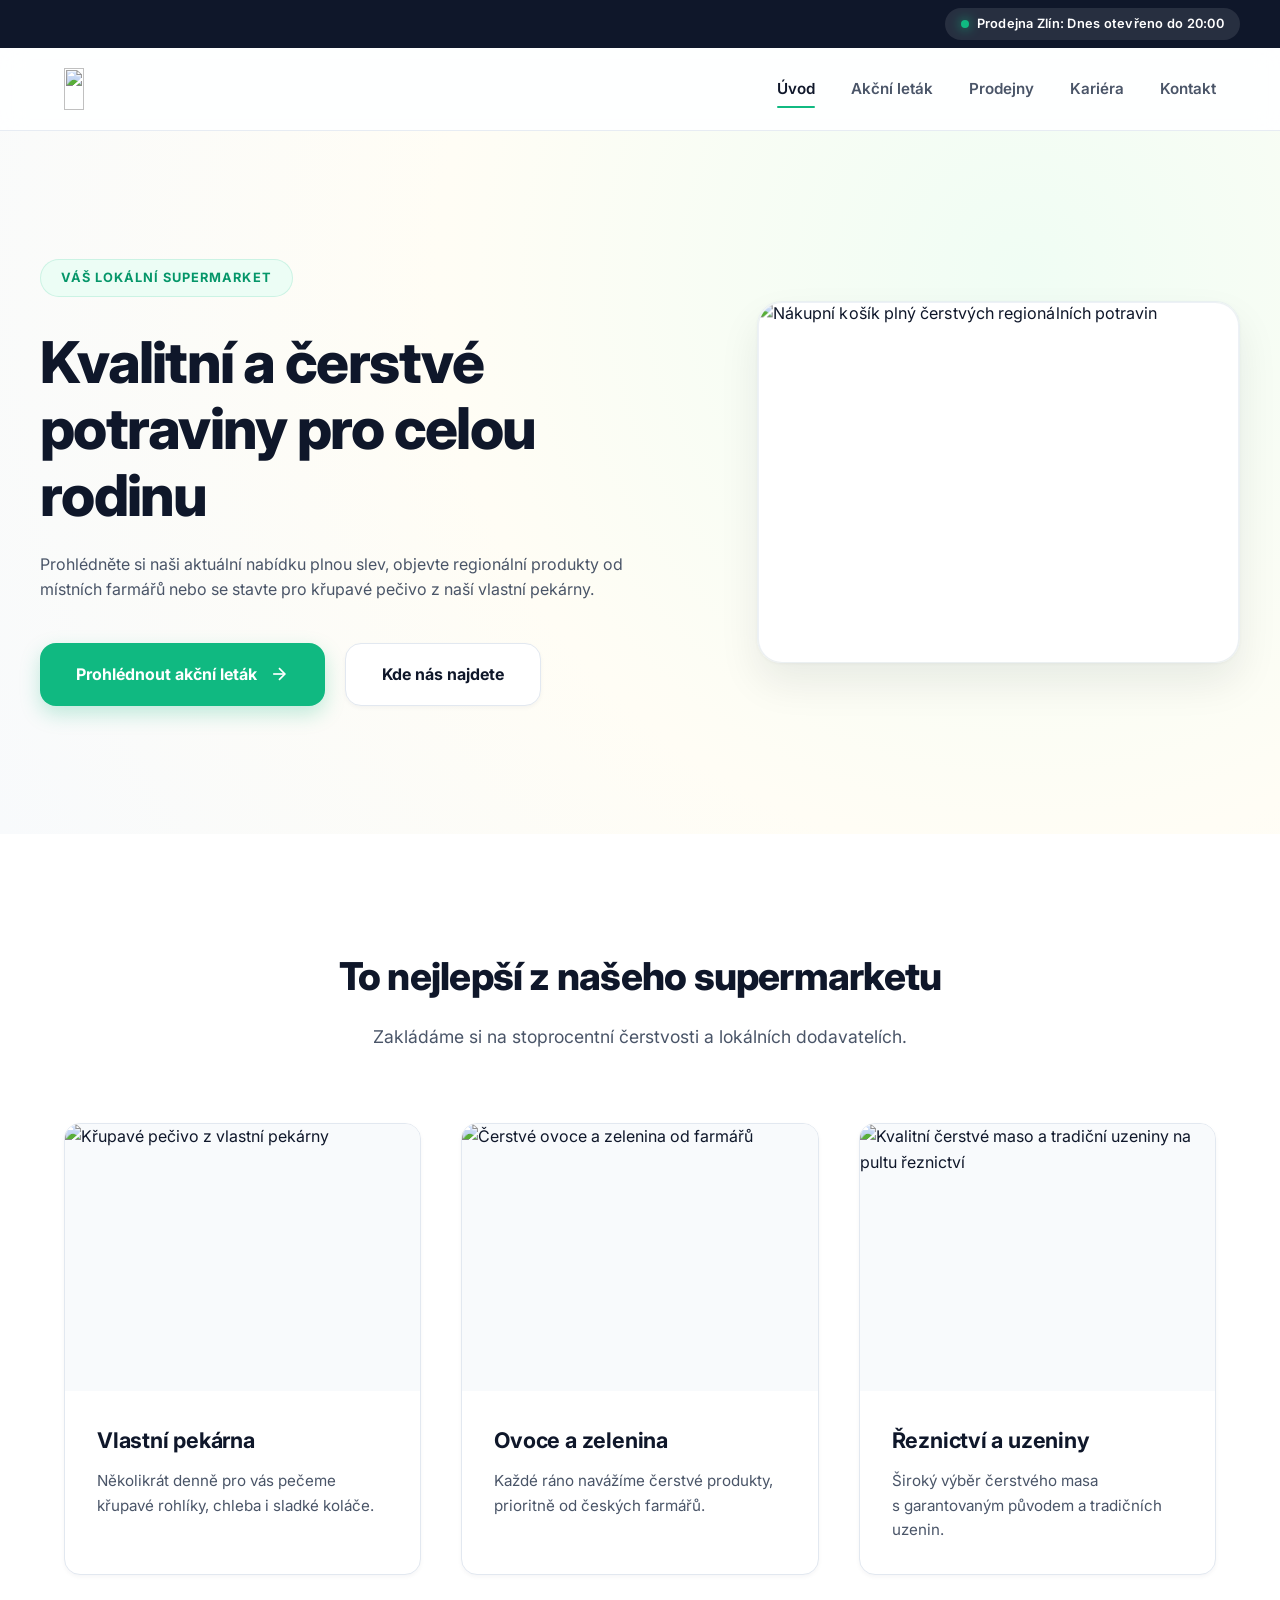
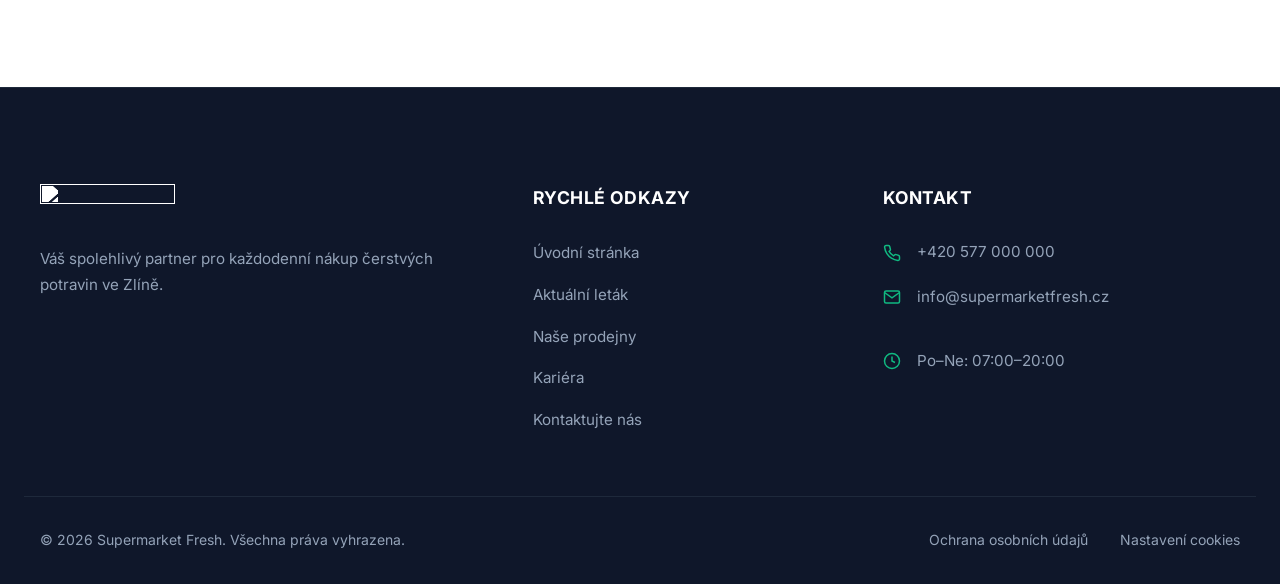
==== index.html @ 998739d0 "Add files via upload" ====
<!DOCTYPE html>
<html lang="cs">
<head>
    <meta charset="UTF-8">
    <meta name="viewport" content="width=device-width, initial-scale=1.0">
    <title>Čerstvé potraviny každý den | Supermarket Fresh</title>
    <meta name="description" content="Objevte čerstvé potraviny, regionální produkty a skvělé akční slevy ve vašem lokálním supermarketu Fresh. Prohlédněte si náš leták online.">
    <meta name="author" content="Supermarket Fresh">
    <meta name="robots" content="index, follow">
    <meta name="color-scheme" content="light">
    
    <link rel="canonical" href="https://www.supermarketfresh.cz/">

    <link rel="preconnect" href="https://fonts.googleapis.com">
    <link rel="preconnect" href="https://fonts.gstatic.com" crossorigin>
    <link rel="preload" as="style" href="https://fonts.googleapis.com/css2?family=Inter:wght@400;500;600;700;800&display=swap" crossorigin>
    <link href="https://fonts.googleapis.com/css2?family=Inter:wght@400;500;600;700;800&display=swap" rel="stylesheet" crossorigin>

    <link rel="preload" href="obrazky/logo.svg" as="image" type="image/svg+xml">
    <link rel="preload" href="zaverecna-prace-pernicka-style.css" as="style">
    <link rel="stylesheet" href="zaverecna-prace-pernicka-style.css">

    <!-- Preload hero obrázku: prohlížeč začne stahovat okamžitě při parsování <head>,
         ještě před tím než narazí na <picture> v <body>. Zkracuje LCP.
         AVIF: moderní prohlížeče (Chrome, Firefox, Edge). WebP: Safari a starší. -->
    <link rel="preload" as="image"
          href="obrazky/hero-nakup-600.avif"
          imagesrcset="obrazky/hero-nakup-450.avif 450w,
                       obrazky/hero-nakup-600.avif 600w,
                       obrazky/hero-nakup-1200.avif 1200w"
          imagesizes="(max-width: 600px) 100vw, (max-width: 1150px) 50vw, 600px"
          type="image/avif">
    <link rel="preload" as="image"
          href="obrazky/hero-nakup-600.webp"
          imagesrcset="obrazky/hero-nakup-450.webp 450w,
                       obrazky/hero-nakup-600.webp 600w,
                       obrazky/hero-nakup-1200.webp 1200w"
          imagesizes="(max-width: 600px) 100vw, (max-width: 1150px) 50vw, 600px"
          type="image/webp">

    <link rel="icon" href="obrazky/favicon.svg" type="image/svg+xml">
    <link rel="manifest" href="site.webmanifest">

    <meta name="theme-color" content="#10b981" media="(prefers-color-scheme: light)">
    <meta name="theme-color" content="#0f172a" media="(prefers-color-scheme: dark)">

    <meta property="og:type" content="website">
    <meta property="og:site_name" content="Supermarket Fresh">
    <meta property="og:url" content="https://www.supermarketfresh.cz/">
    <meta property="og:title" content="Supermarket Fresh | Čerstvé potraviny každý den">
    <meta property="og:description" content="Objevte čerstvé potraviny, regionální produkty a skvělé akční slevy ve vašem lokálním supermarketu Fresh.">

    <meta property="og:image" content="https://www.supermarketfresh.cz/obrazky/og-index.jpg">
    <meta property="og:image:alt" content="Supermarket Fresh – čerstvé potraviny ve Zlíně">
    <meta property="og:image:width" content="1200">
    <meta property="og:image:height" content="630">
    <meta property="og:locale" content="cs_CZ">

    <meta name="twitter:card" content="summary_large_image">
    <meta name="twitter:title" content="Supermarket Fresh | Čerstvé potraviny každý den">
    <meta name="twitter:description" content="Objevte čerstvé potraviny, regionální produkty a skvělé akční slevy ve vašem lokálním supermarketu Fresh.">
    <meta name="twitter:image" content="https://www.supermarketfresh.cz/obrazky/og-index.jpg">

    <noscript>
        <style>
            .top-bar { display: none; }
            .main-nav { display: flex !important; opacity: 1 !important; visibility: visible !important; position: static !important; height: auto !important; }
            .menu-toggle { display: none !important; }
        </style>
    </noscript>

    <script type="application/ld+json">
    {
    "@context": "https://schema.org",
    "@graph": [
        {
        "@type": "GroceryStore",
        "@id": "https://www.supermarketfresh.cz/#store",
        "name": "Supermarket Fresh",
        "url": "https://www.supermarketfresh.cz/",
        "image": "https://www.supermarketfresh.cz/obrazky/logo.svg",
        "description": "Váš lokální supermarket s čerstvými a regionálními potravinami.",
        "telephone": "+420 577 000 000",
        "email": "info@supermarketfresh.cz",
        "address": {
            "@type": "PostalAddress",
            "streetAddress": "Kvítková 4338",
            "addressLocality": "Zlín",
            "postalCode": "760 01",
            "addressCountry": "CZ"
        },
        "geo": {
            "@type": "GeoCoordinates",
            "latitude": 49.2261542,
            "longitude": 17.6749975
        },
        "openingHoursSpecification": [
            {
            "@type": "OpeningHoursSpecification",
            "dayOfWeek": [
                "Monday", "Tuesday", "Wednesday", "Thursday", "Friday", "Saturday", "Sunday"
            ],
            "opens": "07:00",
            "closes": "20:00"
            }
        ],
        "contactPoint": {
            "@type": "ContactPoint",
            "telephone": "+420 577 000 000",
            "contactType": "customer service",
            "availableLanguage": "Czech"
        }
        },
        {
        "@type": "BreadcrumbList",
        "@id": "https://www.supermarketfresh.cz/#breadcrumb",
        "itemListElement": [{
            "@type": "ListItem",
            "position": 1,
            "name": "Úvod",
            "item": "https://www.supermarketfresh.cz/"
        }]
        }
    ]
    }
    </script>
</head>
<body>

    <a href="#main-content" class="skip-link">Přeskočit na hlavní obsah</a>

    <div class="top-bar">
        <div class="top-bar-container">
            <div class="header-status" role="status">
                <span class="status-indicator" id="status-dot" aria-hidden="true"></span>
                <span id="status-text" class="status-text">Prodejna Zlín: Zjišťuji otevírací dobu...</span>
            </div>
        </div>
    </div>
    
    <header class="main-header">
        <div class="header-container">
            <a href="index.html" class="logo-link" aria-label="Supermarket Fresh – přejít na úvod">
                <img src="obrazky/logo.svg" 
                    alt="" 
                    width="160" 
                    height="45" 
                    class="logo-img"
                    aria-hidden="true"
                    loading="eager">
            </a>
            
            <nav class="main-nav" id="main-nav" aria-label="Hlavní navigace webu">
                <ul class="nav-list">
                    <li class="nav-item"><a href="index.html" class="nav-link active" aria-current="page">Úvod</a></li>
                    <li class="nav-item"><a href="letak.html" class="nav-link">Akční leták</a></li>
                    <li class="nav-item"><a href="prodejny.html" class="nav-link">Prodejny</a></li>
                    <li class="nav-item"><a href="kariera.html" class="nav-link">Kariéra</a></li>
                    <li class="nav-item"><a href="kontakt.html" class="nav-link">Kontakt</a></li>
                </ul>
            </nav>
            
            <button type="button" class="menu-toggle" aria-expanded="false" aria-controls="main-nav" aria-label="Otevřít hlavní menu">
                <span class="hamburger-bar"></span>
                <span class="hamburger-bar"></span>
                <span class="hamburger-bar"></span>
            </button>
        </div>
    </header>

    <main id="main-content" tabindex="-1">
        <section class="hero-section" aria-labelledby="hero-heading">
            <div class="hero-container">
                <div class="hero-content">
                    <span class="hero-badge">Váš lokální supermarket</span>
                    <h1 id="hero-heading" class="hero-title">Kvalitní a&nbsp;čerstvé potraviny pro celou rodinu</h1>
                    <p class="hero-description">
                        Prohlédněte si naši aktuální nabídku plnou slev, objevte regionální produkty od místních farmářů nebo se stavte pro křupavé pečivo z&nbsp;naší vlastní pekárny.
                    </p>
                    <div class="hero-actions">
                        <a href="letak.html" class="btn btn-primary">
                            <span>Prohlédnout akční leták</span>
                            <svg class="btn-icon" width="20" height="20" viewBox="0 0 24 24" fill="none" stroke="currentColor" stroke-width="2" aria-hidden="true">
                                <line x1="5" y1="12" x2="19" y2="12"></line>
                                <polyline points="12 5 19 12 12 19"></polyline>
                            </svg>
                        </a>
                        <a href="prodejny.html" class="btn btn-secondary">Kde nás najdete</a>
                    </div>
                </div>

                <div class="hero-image-column">
                    <!-- OPRAVA: div wrapper obklopuje picture – <picture> nemá konzistentní box-model pro layout -->
                    <div class="index-hero-img-wrapper">
                        <picture>
                            <source type="image/avif"
                                    srcset="obrazky/hero-nakup-450.avif 450w,
                                            obrazky/hero-nakup-600.avif 600w,
                                            obrazky/hero-nakup-1200.avif 1200w"
                                    sizes="(max-width: 600px) 100vw, (max-width: 1150px) 50vw, 600px">

                            <source type="image/webp"
                                    srcset="obrazky/hero-nakup-450.webp 450w,
                                            obrazky/hero-nakup-600.webp 600w,
                                            obrazky/hero-nakup-1200.webp 1200w"
                                    sizes="(max-width: 600px) 100vw, (max-width: 1150px) 50vw, 600px">

                            <img src="obrazky/hero-nakup-600.jpg" 
                                alt="Nákupní košík plný čerstvých regionálních potravin" 
                                class="hero-img" 
                                width="600" 
                                height="450" 
                                loading="eager"
                                fetchpriority="high"
                                decoding="sync">
                        </picture>
                    </div>
                </div>
            </div>
        </section>

        <section class="departments-section" aria-labelledby="departments-heading">
            <div class="section-container">
                <div class="section-header">
                    <h2 id="departments-heading" class="section-title">To nejlepší z&nbsp;našeho supermarketu</h2>
                    <p class="section-subtitle">Zakládáme si na stoprocentní čerstvosti a&nbsp;lokálních dodavatelích.</p>
                </div>
                <div class="departments-grid">
                    
                    <article class="department-card" aria-labelledby="card-title-1">
                        <a href="pekarna.html" class="card-link-overlay" aria-label="Přejít na oddělení Vlastní pekárna">
                            <div class="card-image-wrapper">
                                <picture>
                                    <source type="image/avif"
                                            srcset="obrazky/bakery-400.avif 400w,
                                                    obrazky/bakery-800.avif 800w,
                                                    obrazky/bakery-1200.avif 1200w"
                                            sizes="(max-width: 600px) 100vw, (max-width: 1200px) 50vw, 33vw">

                                    <source type="image/webp"
                                            srcset="obrazky/bakery-400.webp 400w,
                                                    obrazky/bakery-800.webp 800w,
                                                    obrazky/bakery-1200.webp 1200w"
                                            sizes="(max-width: 600px) 100vw, (max-width: 1200px) 50vw, 33vw">

                                    <img src="obrazky/bakery-400.jpg" 
                                        alt="Křupavé pečivo z vlastní pekárny" 
                                        class="card-image" 
                                        loading="lazy" 
                                        width="400" 
                                        height="300" 
                                        decoding="async">
                                </picture>
                            </div>
                            <div class="card-content">
                                <h3 id="card-title-1" class="card-title">Vlastní pekárna</h3>
                                <p class="card-description">Několikrát denně pro vás pečeme křupavé rohlíky, chleba i&nbsp;sladké koláče.</p>
                            </div>
                        </a>
                    </article>

                    <article class="department-card" aria-labelledby="card-title-2">
                        <a href="ovoce-zelenina.html" class="card-link-overlay" aria-label="Přejít na oddělení Ovoce a zelenina">
                            <div class="card-image-wrapper">
                                <picture>
                                    <source type="image/avif"
                                            srcset="obrazky/fresh-produce-400.avif 400w,
                                                    obrazky/fresh-produce-800.avif 800w,
                                                    obrazky/fresh-produce-1200.avif 1200w"
                                            sizes="(max-width: 600px) 100vw, (max-width: 1200px) 50vw, 33vw">

                                    <source type="image/webp"
                                            srcset="obrazky/fresh-produce-400.webp 400w,
                                                    obrazky/fresh-produce-800.webp 800w,
                                                    obrazky/fresh-produce-1200.webp 1200w"
                                            sizes="(max-width: 600px) 100vw, (max-width: 1200px) 50vw, 33vw">

                                    <img src="obrazky/fresh-produce-400.jpg" 
                                        alt="Čerstvé ovoce a zelenina od farmářů" 
                                        class="card-image" 
                                        loading="lazy" 
                                        width="400" 
                                        height="300" 
                                        decoding="async">
                                </picture>
                            </div>
                            <div class="card-content">
                                <h3 id="card-title-2" class="card-title">Ovoce a&nbsp;zelenina</h3>
                                <p class="card-description">Každé ráno navážíme čerstvé produkty, prioritně od českých farmářů.</p>
                            </div>
                        </a>
                    </article>

                    <article class="department-card" aria-labelledby="card-title-3">
                        <a href="reznictvi.html" class="card-link-overlay" aria-label="Přejít na oddělení Řeznictví a uzeniny">
                            <div class="card-image-wrapper">
                                <picture>
                                    <source type="image/avif"
                                            srcset="obrazky/butcher-400.avif 400w,
                                                    obrazky/butcher-800.avif 800w,
                                                    obrazky/butcher-1200.avif 1200w"
                                            sizes="(max-width: 600px) 100vw, (max-width: 1200px) 50vw, 33vw">

                                    <source type="image/webp"
                                            srcset="obrazky/butcher-400.webp 400w,
                                                    obrazky/butcher-800.webp 800w,
                                                    obrazky/butcher-1200.webp 1200w"
                                            sizes="(max-width: 600px) 100vw, (max-width: 1200px) 50vw, 33vw">

                                    <img src="obrazky/butcher-400.jpg" 
                                        alt="Kvalitní čerstvé maso a tradiční uzeniny na pultu řeznictví" 
                                        class="card-image" 
                                        loading="lazy" 
                                        width="400" 
                                        height="300" 
                                        decoding="async">
                                </picture>
                            </div>
                            <div class="card-content">
                                <h3 id="card-title-3" class="card-title">Řeznictví a&nbsp;uzeniny</h3>
                                <p class="card-description">Široký výběr čerstvého masa s&nbsp;garantovaným původem a&nbsp;tradičních uzenin.</p>
                            </div>
                        </a>
                    </article>
                    
                </div>
            </div>
        </section>
    </main>

    <footer class="main-footer">
        <div class="footer-container">
            <div class="footer-brand">
                <a href="index.html" class="footer-logo-link" aria-label="Supermarket Fresh – přejít na úvodní stránku">
                    <img src="obrazky/logo.svg" 
                        alt="" 
                        class="footer-logo-img logo-white" loading="lazy" 
                        width="135" 
                        height="38" 
                        aria-hidden="true"
                        decoding="async">
                </a>
                <p class="footer-brand-text">Váš spolehlivý partner pro každodenní nákup čerstvých potravin ve Zlíně.</p>
            </div>
            <div class="footer-links-group">
                <h3 class="footer-title">Rychlé odkazy</h3>
                <ul class="footer-links">
                    <li><a href="index.html">Úvodní stránka</a></li>
                    <li><a href="letak.html">Aktuální leták</a></li>
                    <li><a href="prodejny.html">Naše prodejny</a></li>
                    <li><a href="kariera.html">Kariéra</a></li>
                    <li><a href="kontakt.html">Kontaktujte nás</a></li>
                </ul>
            </div>
            <div class="footer-contact">
                <h3 class="footer-title">Kontakt</h3>
                <address class="contact-address">
                    <div class="contact-item">
                        <svg width="18" height="18" viewBox="0 0 24 24" fill="none" stroke="currentColor" stroke-width="2" aria-hidden="true"><path d="M22 16.92v3a2 2 0 0 1-2.18 2 19.79 19.79 0 0 1-8.63-3.07 19.5 19.5 0 0 1-6-6 19.79 19.79 0 0 1-3.07-8.67A2 2 0 0 1 4.11 2h3a2 2 0 0 1 2 1.72 12.84 12.84 0 0 0 .7 2.81 2 2 0 0 1-.45 2.11L8.09 9.91a16 16 0 0 0 6 6l1.27-1.27a2 2 0 0 1 2.11-.45 12.84 12.84 0 0 0 2.81.7A2 2 0 0 1 22 16.92z"/></svg>
                        <a href="tel:+420577000000" aria-label="Telefon: +420 577 000 000">+420 577 000 000</a>
                    </div>
                    <div class="contact-item">
                        <svg width="18" height="18" viewBox="0 0 24 24" fill="none" stroke="currentColor" stroke-width="2" aria-hidden="true"><path d="M4 4h16c1.1 0 2 .9 2 2v12c0 1.1-.9 2-2 2H4c-1.1 0-2-.9-2-2V6c0-1.1.9-2 2-2z"/><polyline points="22,6 12,13 2,6"/></svg>
                        <a href="mailto:info@supermarketfresh.cz" aria-label="E-mail: info@supermarketfresh.cz">info@supermarketfresh.cz</a>
                    </div>
                    <div class="contact-item contact-item--hours" aria-label="Otevírací doba">
                        <svg width="18" height="18" viewBox="0 0 24 24" fill="none" stroke="currentColor" stroke-width="2" aria-hidden="true"><circle cx="12" cy="12" r="10"/><polyline points="12 6 12 12 16 14"/></svg>
                        <span id="footer-hours">Po–Ne: <time datetime="07:00">07:00</time>–<time datetime="20:00">20:00</time></span>
                    </div>
                </address>
            </div>
        </div>

        <div class="footer-bottom">
            <div class="footer-bottom-container">
                <p class="copyright">&copy; 2026 Supermarket Fresh. Všechna práva vyhrazena.</p>
                <ul class="footer-legal-links">
                    <li><a href="ochrana-udaju.html">Ochrana osobních údajů</a></li>
                    <li><a href="cookies.html">Nastavení cookies</a></li>
                </ul>
            </div>
        </div>
    </footer>

    <button id="scrollToTop" class="scroll-to-top" aria-label="Přejít na začátek stránky" type="button">
        <svg width="20" height="20" viewBox="0 0 24 24" fill="none" stroke="currentColor" stroke-width="2.5" aria-hidden="true">
            <polyline points="18 15 12 9 6 15"></polyline>
        </svg>
    </button>

    <script src="zaverecna-prace-pernicka-script.js" defer></script>
</body>
</html>
---- zaverecna-prace-pernicka-style.css ----
/* ==========================================================================
   1. MODERNÍ DESIGN SYSTÉM & PROMĚNNÉ
   ========================================================================== */
:root {
    /* FIX #7: Odstraněno 'dark' z color-scheme – dark mode CSS není implementován,
       takže prohlížeč by přizpůsoboval nativní UI prvky (formuláře, scrollbary),
       ale vlastní pozadí a texty by zůstaly světlé → vizuálně rozbitý výsledek. */
    color-scheme: light;
    /* FIX #21: Přidány CSS custom properties pro chybové stavy */
    --error: #ef4444;
    --error-dark: #dc2626;
    --primary: #10b981;
    --primary-hover: #059669;
    --primary-light: #ecfdf5;
    --secondary: #f59e0b;
    --secondary-hover: #d97706;
    --dark: #0f172a;
    --light: #f8fafc;
    --white: #ffffff;
    --gray: #4a5568;
    --border: #e2e8f0;
    
    --font-main: 'Inter', system-ui, -apple-system, BlinkMacSystemFont, "Segoe UI", Roboto, sans-serif;
    --max-width: 1200px;         
    --radius-sm: 8px;
    --radius: 16px;
    --radius-lg: 24px;
    
    --transition: transform 0.25s cubic-bezier(0.4, 0, 0.2, 1), 
                  box-shadow 0.25s cubic-bezier(0.4, 0, 0.2, 1),
                  border-color 0.25s cubic-bezier(0.4, 0, 0.2, 1),
                  color 0.25s cubic-bezier(0.4, 0, 0.2, 1);
    /* Poznámka: background-color a opacity odebrány z --transition; přidány specificky kde jsou potřeba */
    
    --shadow-sm: 0 2px 4px rgba(15, 23, 42, 0.04);
    --shadow-md: 0 10px 25px -5px rgba(15, 23, 42, 0.08), 0 8px 16px -6px rgba(15, 23, 42, 0.04);
    --shadow-lg: 0 25px 50px -12px rgba(15, 23, 42, 0.12);
}

/* ==========================================================================
   2. GLOBÁLNÍ RESET & OPTIMALIZACE VÝKONU
   ========================================================================== */
*, *::before, *::after { box-sizing: border-box; margin: 0; padding: 0; }

html {
    font-family: var(--font-main);
    font-size: 16px;
    line-height: 1.6;
    color: var(--dark);
    background-color: var(--light);
    -webkit-font-smoothing: antialiased;
    -moz-osx-font-smoothing: grayscale;
}

@media (prefers-reduced-motion: no-preference) {
    html {
        scroll-behavior: smooth;
    }
}

h1, h2, h3, h4, h5, h6 { text-rendering: optimizeLegibility; }

/* TYPOGRAFIE: Zkratky s title – vizuální indikátor */
abbr[title] { text-decoration: underline dotted; cursor: help; text-underline-offset: 2px; }

body { min-height: 100vh; display: flex; flex-direction: column; overflow-x: hidden; }
main { flex: 1; }
#main-content:focus { outline: none; } /* A11y ochrana pro skip-link tabindex="-1" */

.container { max-width: var(--max-width); margin: 0 auto; padding: 0 1.5rem; }

/* Potlačení transitions a animací během resize okna.
   Výjimka pro .hero-image-column již není nutná: element má opacity:1 a transform:translateY(0)
   explicitně deklarovány v CSS kaskádě jako výchozí hodnoty. Pokud resize-animation-stopper
   přidá animation:none, prohlížeč sahá do kaskády a element zůstane viditelný.
   Po animationend JS nastaví inline animation:none – od té chvíle se stoper tohoto
   elementu vůbec netýká (inline styl má vyšší specifičnost než !important v rule-setu). */
.resize-animation-stopper * {
    animation: none !important;
    transition: none !important;
}

img { max-width: 100%; height: auto; display: block; }
a { text-decoration: none; color: inherit; }
.nav-link, .footer-links a, .gdpr-link, .logo-link, .card-link-overlay, .btn, .info-card-link { transition: color 0.25s ease, transform 0.25s ease; }
a:focus-visible, button:focus-visible, input:focus-visible, select:focus-visible, textarea:focus-visible {
    outline: 3px solid var(--secondary);
    outline-offset: 4px;
}


/* ==========================================================================
   BREADCRUMB NAVIGATION (#11 – aria-current navigace na podstránkách)
   ========================================================================== */
.breadcrumb-nav {
    background-color: var(--light);
    border-bottom: 1px solid var(--border);
    padding: 0.75rem 1.5rem;
}
.breadcrumb-list {
    list-style: none;
    display: flex;
    align-items: center;
    gap: 0.5rem;
    flex-wrap: wrap;
    max-width: 1200px;
    margin: 0 auto;
    font-size: 0.875rem;
}
.breadcrumb-item {
    display: flex;
    align-items: center;
    color: var(--gray);
}
.breadcrumb-item:not(:last-child)::after {
    content: '/';
    margin-left: 0.5rem;
    color: var(--border);
}
.breadcrumb-item a {
    color: var(--primary);
    text-decoration: none;
    font-weight: 500;
}
.breadcrumb-item a:hover {
    text-decoration: underline;
}
.breadcrumb-item[aria-current="page"] {
    color: var(--dark);
    font-weight: 600;
}

.skip-link {
    display: block; position: absolute; top: -100px; left: 1.5rem;
    background-color: var(--secondary); color: var(--dark);
    padding: 1rem 1.5rem; font-weight: 700; text-align: center;
    z-index: 1000; border-radius: 0 0 var(--radius-sm) var(--radius-sm);
    box-shadow: var(--shadow-md); transition: top 0.2s ease;
}
.skip-link:focus { top: 0; }

.visually-hidden {
    position: absolute;
    width: 1px; height: 1px;
    padding: 0; margin: -1px;
    overflow: hidden;
    clip: rect(0,0,0,0);
    clip-path: inset(50%);
    white-space: nowrap;
    border: 0;
}

/* ==========================================================================
   3. STRUKTURA HLAVIČKY A NAVIGACE
   ========================================================================== */
.top-bar { background-color: var(--dark); padding: 0.5rem 1.5rem; position: relative; z-index: 101; }
.top-bar-container { max-width: var(--max-width); margin: 0 auto; display: flex; justify-content: flex-end; }
.header-status { display: flex; align-items: center; gap: 0.5rem; background-color: rgba(255, 255, 255, 0.1); padding: 0.35rem 1rem; border-radius: 50px; transition: var(--transition); }
.status-indicator { width: 8px; height: 8px; border-radius: 50%; background-color: var(--gray); transition: background-color 0.3s ease; }
.status-indicator.is-open { background-color: var(--primary); box-shadow: 0 0 12px var(--primary); }
.status-indicator.is-closed { background-color: #ef4444; box-shadow: 0 0 12px #ef4444; }
.status-text { font-size: 0.8rem; font-weight: 600; color: var(--white); letter-spacing: 0.02em; }

.main-header {
    position: sticky; top: 0; background-color: rgba(255, 255, 255, 0.85);
    backdrop-filter: blur(12px); -webkit-backdrop-filter: blur(12px);
    border-bottom: 1px solid rgba(226, 232, 240, 0.8); z-index: 100;
}
.header-container { position: relative; max-width: var(--max-width); margin: 0 auto; padding: 1.25rem 1.5rem; display: flex; align-items: center; justify-content: space-between; gap: 2rem; }
.logo-link img { height: 42px; width: auto; transition: var(--transition); }
.logo-link:hover img { transform: scale(1.03); }

.nav-list { display: flex; list-style: none; gap: 2.25rem; }
.nav-link { position: relative; font-weight: 600; font-size: 0.95rem; color: var(--gray); padding: 0.5rem 0; }
.nav-link:hover, .nav-link.active { color: var(--dark); }
.nav-link::after { content: ''; position: absolute; bottom: -2px; left: 0; width:0; height: 2px; background-color: var(--primary); border-radius: 2px; transition: var(--transition); }
.nav-link:hover::after, .nav-link.active::after { width: 100%; }

.menu-toggle { display: none; background: none; border: none; cursor: pointer; padding: 0.5rem; }

/* ==========================================================================
   4. HERO SEKCE A HLAVNÍ KOMPONENTY
   ========================================================================== */
.hero-section { padding: 8rem 1.5rem; background: radial-gradient(circle at 80% 20%, #f0fdf4 0%, #fffdf5 50%, #f8fafc 100%); position: relative; }
.hero-container { max-width: var(--max-width); margin: 0 auto; display: grid; grid-template-columns: 1fr; gap: 40px; align-items: center; }
.hero-content { max-width: 620px; width: 100%; }
.hero-badge { display: inline-flex; align-items: center; background-color: var(--primary-light); color: var(--primary-hover); font-weight: 700; font-size: 0.8rem; text-transform: uppercase; letter-spacing: 0.08em; padding: 0.5rem 1.25rem; border-radius: 50px; margin-bottom: 2rem; border: 1px solid rgba(16, 185, 129, 0.15); }
.hero-title { font-size: clamp(2.5rem, 4.5vw, 3.75rem); line-height: 1.15; font-weight: 800; color: var(--dark); letter-spacing: -0.03em; margin-bottom: 1.5rem; }
.hero-description { font-size: 1.15rem; color: var(--gray); margin-bottom: 3rem; line-height: 1.7; }
.hero-actions { display: flex; flex-wrap: wrap; gap: 1.25rem; }

.hero-glow-blob {
    position: absolute;
    inset: 10% 5%;
    background: radial-gradient(ellipse, rgba(16, 185, 129, 0.15) 0%, transparent 70%);
    border-radius: 50%;
    filter: blur(40px);
    z-index: -1;
    pointer-events: none;
    animation: blobPulse 4s ease-in-out infinite alternate;
}

/* .hero-img consolidated into HERO IMAGE COLUMN section below */

@keyframes blobPulse {
    from { transform: scale(1); opacity: 0.7; }
    to   { transform: scale(1.1); opacity: 1; }
}

.btn { display: inline-flex; align-items: center; justify-content: center; gap: 0.75rem; padding: 1.1rem 2.25rem; font-weight: 700; font-size: 1rem; border-radius: var(--radius); cursor: pointer; border: none; text-align: center; }
.btn-sm { padding: 0.75rem 1.25rem; font-size: 0.9rem; border-radius: var(--radius-sm); }
.w-full { width: 100%; }
.btn-primary { background-color: var(--primary); color: var(--white); box-shadow: 0 8px 20px rgba(16, 185, 129, 0.25); }
.btn-primary:hover { background-color: var(--primary-hover); transform: translateY(-3px); box-shadow: 0 12px 28px rgba(16, 185, 129, 0.35); }
.btn-secondary { background-color: var(--white); color: var(--dark); border: 1px solid var(--border); box-shadow: var(--shadow-sm); }
.btn-secondary:hover { background-color: var(--light); border-color: var(--gray); transform: translateY(-3px); box-shadow: var(--shadow-md); }
.btn-icon { transition: transform 0.25s ease; }
.btn-primary:hover .btn-icon { transform: translateX(4px); }

/* ==========================================================================
   5. SEKCE ODDĚLENÍ (KARTY)
   ========================================================================== */
.departments-section { padding: 7rem 0; background-color: var(--white); }
/* FIX #8: Přidán padding – bez něj se text na mobilech zobrazoval až ke kraji viewport */
.section-container { max-width: var(--max-width); margin: 0 auto; padding: 0 1.5rem; }
.section-header { text-align: center; margin-bottom: 4.5rem; }
.section-title { font-size: clamp(2rem, 3vw, 2.5rem); font-weight: 800; letter-spacing: -0.02em; margin-bottom: 1rem; }
.section-title--centered { text-align: center; }
.section-subtitle { color: var(--gray); font-size: 1.1rem; max-width: 600px; margin: 0 auto; }
.departments-grid { display: grid; grid-template-columns: repeat(auto-fit, minmax(min(320px, 100%), 1fr)); gap: 2.5rem; }

.department-card { display: block; position: relative; color: inherit; background-color: var(--white); border-radius: var(--radius); overflow: hidden; border: 1px solid var(--border); box-shadow: var(--shadow-sm); transition: var(--transition); /* will-change odstraněno: způsobovalo GPU-layer bliknutí při resize */ }
.card-link-overlay { display: block; color: inherit; text-decoration: none; height: 100%; }
.card-link-overlay[aria-disabled="true"] { opacity: 0.6; cursor: not-allowed; }
.card-image-wrapper { position: relative; overflow: hidden; aspect-ratio: 4 / 3; background-color: var(--light); }
.card-image { width: 100%; height: 100%; object-fit: cover; transition: transform 0.5s cubic-bezier(0.4, 0, 0.2, 1); }
.card-content { padding: 2rem; position: relative; z-index: 2; pointer-events: auto; }
.card-title { font-size: 1.35rem; font-weight: 700; margin-bottom: 0.75rem; color: var(--dark); letter-spacing: -0.01em; }
.card-description { color: var(--gray); font-size: 0.95rem; line-height: 1.6; }
.department-card:hover { transform: translateY(-6px); box-shadow: var(--shadow-lg); border-color: rgba(16, 185, 129, 0.2); }
.department-card:hover .card-image { transform: scale(1.06); }
.department-card:focus-within { outline: 3px solid var(--secondary); outline-offset: 2px; }

/* Utilities */
.mt-8 { margin-top: 2rem; }

/* ==========================================================================
   6. PATIČKA
   ========================================================================== */
.main-footer { background-color: var(--dark); color: #94a3b8; padding: 6rem 1.5rem 2rem 1.5rem; border-top: 1px solid #1e293b; }
.footer-container { max-width: var(--max-width); margin: 0 auto; display: grid; grid-template-columns: 1.5fr 1fr 1.25fr; gap: 4rem; margin-bottom: 4rem; }
.footer-brand { display: flex; flex-direction: column; gap: 1.5rem; }
.footer-logo { height: 38px; width: auto; filter: brightness(0) invert(1); }
.logo-white { filter: brightness(0) invert(1); }
.footer-brand-text { font-size: 0.95rem; line-height: 1.7; }
.footer-title { color: var(--white); font-size: 1.1rem; font-weight: 700; margin-bottom: 1.75rem; letter-spacing: 0.03em; text-transform: uppercase; }
.footer-links { list-style: none; display: flex; flex-direction: column; gap: 1rem; }
.footer-links a { font-size: 0.95rem; display: inline-block; transition: color 0.25s ease, transform 0.25s ease; }
.footer-links a:hover { color: var(--primary); transform: translateX(4px); }
.contact-address { font-style: normal; display: flex; flex-direction: column; gap: 1.25rem; }
.contact-item { display: flex; align-items: center; gap: 1rem; font-size: 0.95rem; }
.contact-item svg { color: var(--primary); flex-shrink: 0; }
.contact-item a:hover { color: var(--white); }
.footer-bottom { border-top: 1px solid #1e293b; padding-top: 2rem; }
.footer-bottom-container { max-width: var(--max-width); margin: 0 auto; display: flex; justify-content: space-between; align-items: center; gap: 1.5rem; font-size: 0.875rem; }
.footer-legal-links { list-style: none; display: flex; gap: 2rem; }
.footer-legal-links a:hover { color: var(--white); }

/* ==========================================================================
   7. ZÁKLADNÍ RESPONZIVITA (MEDIA QUERIES)
   ========================================================================== */
/* ==========================================================================
   INDEX HERO – Layout sjednocen s pekárnou/ovocem/řeznictvím (opraveno d)
   Původní flex-based layout na 992px nahrazen grid na 1150px
   ========================================================================== */
@media (min-width: 1151px) {
    .hero-section .hero-container {
        display: grid;
        grid-template-columns: 1.15fr 0.85fr;
        gap: clamp(2.5rem, 5vw, 5.5rem);
        align-items: center;
    }
}

@media (max-width: 1150px) {
    .hero-section .hero-container {
        grid-template-columns: 1fr;
        gap: 4rem;
    }
    .hero-section .hero-content {
        align-items: center;
        text-align: center;
        max-width: 780px;
        margin: 0 auto;
    }
    .hero-section .hero-actions { justify-content: center; }
    .hero-section .hero-image-column { max-width: 650px; margin: 0 auto; }
}

/* Wrapper pro hero obrázek na index.html – sjednocen s ostatními stránkami */
.index-hero-img-wrapper {
    display: block;
    width: 100%;
    aspect-ratio: 4 / 3;
    border-radius: var(--radius-lg);
    overflow: hidden;
    box-shadow: 0 20px 40px rgba(15, 23, 42, 0.08), 0 1px 3px rgba(15, 23, 42, 0.04);
    border: 1px solid rgba(226, 232, 240, 0.6);
    transition: transform 0.6s cubic-bezier(0.16, 1, 0.3, 1), box-shadow 0.6s cubic-bezier(0.16, 1, 0.3, 1);
}

.index-hero-img-wrapper:hover {
    transform: translateY(-8px);
    box-shadow: 0 30px 60px rgba(16, 185, 129, 0.15), 0 10px 20px rgba(15, 23, 42, 0.06);
}

.index-hero-img-wrapper .hero-img {
    width: 100%;
    height: 100%;
    object-fit: cover;
    object-position: center;
    transition: transform 0.6s cubic-bezier(0.16, 1, 0.3, 1);
    display: block;
}

.index-hero-img-wrapper:hover .hero-img {
    transform: scale(1.03);
}

@media (max-width: 1024px) {
    .footer-container { grid-template-columns: 1fr 1fr; gap: 3rem; }
    .footer-brand { grid-column: span 2; }
}

/* Výchozí stav .main-nav musí existovat MIMO media query –
   prohlížeč pak má vždy výchozí hodnoty a nikdy neproblikne.
   Na mobilech animujeme opacity+visibility (žádný transform).
   Na desktopu je transition: none (viz min-width: 769px níže). */
.main-nav {
    transition: opacity   0.3s ease,
                visibility 0s linear 0.3s; /* odkládá visibility reset až po dokončení fade */
}

/* Desktop: nav je normálně viditelná, žádný transform */
@media (min-width: 769px) {
    .main-nav {
        display: flex;
        align-items: center;
        /* Explicitní reset – zabrání dědění mobilního stavu při resize */
        transform: none !important;
        opacity: 1 !important;
        visibility: visible !important;
        pointer-events: auto !important;
        position: static;
        height: auto;
        background-color: transparent;
        padding: 0;
        border: none;
        transition: none; /* Na desktopu žádná transition není potřeba */
    }
}

@media (max-width: 768px) {
    .top-bar-container { justify-content: center; }
    .menu-toggle { display: block; position: relative; z-index: 1000; padding: 0.75rem; }
    .hamburger-bar { display: block; width: 22px; height: 2px; background-color: var(--dark); margin: 5px 0; border-radius: 2px; transition: var(--transition); }

    /*
     * Architektura mobilního menu:
     *
     * .main-nav je position: FIXED – zaujme veškerý prostor viewportu pod hlavičkou.
     * Fixní pozicování je klíčové: funguje správně bez ohledu na výšku okna,
     * neinterferuje s body.no-scroll (position:fixed na body) a iOS Safari
     * respektuje overflow-y: auto uvnitř fixed prvku správně.
     *
     * Animace: opacity + visibility (žádný translateY).
     * Důvod: translateY(-100%) vyžaduje znát přesnou výšku prvku, která je
     * při height: auto nedeterministická. Fade je čistší, stejně efektní
     * a zcela spolehlivý při libovolné výšce okna.
     *
     * Scrollování: overflow-y: auto na .main-nav samotném.
     * align-items je záměrně VYNECHÁN (výchozí stretch) – flex item (.nav-list)
     * roztáhne šířku na 100 % a centrování zajistí text-align + margin: auto.
     * Tím odpadá past "align-items: center + overflow" kde by prohlížeč
     * ořízl obsah nahoře, protože by centroval i přetékající obsah.
     */
    .main-nav {
        position: fixed;
        top: var(--header-height, 82px);
        left: 0;
        width: 100%;
        height: calc(100dvh - var(--header-height, 82px));
        overflow-y: auto;
        -webkit-overflow-scrolling: touch;
        background-color: var(--white);
        border-bottom: 1px solid var(--border);
        z-index: 999;

        /* Zavřený stav – fade out */
        opacity: 0;
        visibility: hidden;
        pointer-events: none;
        /* transition zdědí z globálního pravidla .main-nav výše */
    }

    .main-nav.is-active {
        opacity: 1;
        visibility: visible;
        pointer-events: auto;
        transition: opacity   0.3s ease,
                    visibility 0s linear 0s; /* visibility ihned při otevírání */
    }

    /*
     * .nav-list: flex sloupec zarovnaný na střed.
     * min-height: 100% + justify-content: center → položky jsou vždy
     * vertikálně vystředěny, ale pokud jsou příliš vysoké, kontejner
     * se přirozeně roztáhne a .main-nav zajistí scroll.
     *
     * POZOR: padding-bottom na scroll kontejneru (.main-nav) je v řadě
     * prohlížečů ignorován – obsah je dole oříznut. Proto padding pouze
     * na .nav-list (který je uvnitř scrollovatelného rodiče) a navíc
     * přidáváme ::after pseudo-element jako spolehlivý "spodní spacer".
     */
    .nav-list {
        display: flex;
        flex-direction: column;
        align-items: center;
        justify-content: center;
        gap: clamp(1rem, 4vh, 2.5rem);
        min-height: 100%;
        width: 100%;
        padding: 2rem 1.5rem 0 1.5rem; /* padding-bottom řeší ::after níže */
        box-sizing: border-box;
    }

    /* Spolehlivý spodní spacer – funguje i tam kde padding-bottom na
       scroll kontejneru selhává (Chrome, Safari historický bug). */
    .nav-list::after {
        content: '';
        display: block;
        height: 2rem;
        flex-shrink: 0;
    }

    /*
     * font-size s clamp: na vysokém viewportu (800px+) je text velký (1.75rem),
     * na nízkém viewportu (landscape 400px) se smrskne na 1.1rem.
     * Žádné magické @media (max-height) breakpointy – jediný výraz pokryje vše.
     */
    .nav-link {
        font-size: clamp(1.1rem, 3.5vh, 1.75rem);
        font-weight: 700;
        color: var(--dark);
        padding: clamp(0.3rem, 1vh, 0.5rem) 0.5rem;
        /* Garantovaný minimální dotykový cíl dle WCAG 2.5.5 (44×44 px) */
        min-height: 44px;
        display: inline-flex;
        align-items: center;
    }

    .menu-toggle.is-active .hamburger-bar:nth-child(1) { transform: translateY(7px) rotate(45deg); }
    .menu-toggle.is-active .hamburger-bar:nth-child(2) { opacity: 0; transform: translateX(-10px); }
    .menu-toggle.is-active .hamburger-bar:nth-child(3) { transform: translateY(-7px) rotate(-45deg); }
    .hero-section { padding: 5rem 1.5rem; }
    .footer-container { grid-template-columns: 1fr; gap: 2.5rem; }
    .footer-brand { grid-column: span 1; }
}

@media (max-width: 576px) {
    html { font-size: 15px; }
    .hero-section { padding: 4rem 1rem; text-align: center; }
    .hero-title { margin-bottom: 1.25rem; }
    .hero-actions { flex-direction: column; width: 100%; }
    .hero-actions .btn, .form-submit .btn, .form-submit-block .btn { width: 100%; }
    .footer-bottom-container { flex-direction: column; text-align: center; }
    .footer-legal-links { flex-direction: column; gap: 1rem; }
}

/* Scroll lock bez position skoků */
body.no-scroll { overflow: hidden; }

@media (prefers-reduced-motion: reduce) {
    *, *::before, *::after { animation-duration: 0.01ms !important; animation-iteration-count: 1 !important; transition-duration: 0.01ms !important; scroll-behavior: auto !important; }
    .hero-img { transition: none; }
    .hero-glow-blob { animation: none; }
}

@media print {
    .top-bar, .main-header, .main-footer, .skip-link, .menu-toggle, .catalog-filters { display: none !important; }
    main { padding: 0 !important; }
    a[href]::after { content: " (" attr(href) ")"; font-size: 0.8em; color: #555; }
    .page-header { background: none !important; color: var(--dark) !important; padding: 1rem 0 !important; }
    .page-header .section-title, .page-header .section-subtitle { color: var(--dark) !important; }
    .product-card { page-break-inside: avoid; border: 1px solid #000 !important; box-shadow: none !important; transform: none !important; }
}

/* ==========================================================================
   MODUL: AKČNÍ LETÁK & SDÍLENÝ HEADER
   ========================================================================== */
.page-header { background: linear-gradient(135deg, var(--dark) 0%, #1e293b 100%); padding: clamp(3rem, 8vw, 5.5rem) 0 clamp(2rem, 6vw, 4rem) 0; text-align: center; position: relative; overflow: hidden; }
.page-header::before { content: ''; position: absolute; top: -50%; left: -50%; width: 200%; height: 200%; background: radial-gradient(circle, rgba(16, 185, 129, 0.08) 0%, transparent 60%); pointer-events: none; }
.page-header .section-title { color: var(--white); font-size: clamp(2rem, 5vw, 3.5rem); font-weight: 800; letter-spacing: -1px; margin-bottom: 1rem; line-height: 1.15; }
.page-header .section-subtitle { color: #94a3b8; font-size: clamp(0.95rem, 2vw, 1.15rem); max-width: 640px; margin: 0 auto; line-height: 1.6; padding: 0 1rem; }

.flyer-section { padding: clamp(2.5rem, 6vw, 4.5rem) 0 2rem 0; scroll-margin-top: calc(var(--header-height, 80px) + var(--filter-height, 60px) + 20px); transition: opacity 0.3s ease; }
/* FIX #9: CSS třídy pro filtrování – JS nepíše inline styly ani nenuté reflow ve smyčce */
.flyer-section.is-hidden { display: none; }
.flyer-section.is-animating { opacity: 0; }
.flyer-section:nth-of-type(even) { background-color: var(--light); }
.category-title { font-size: clamp(1.35rem, 4vw, 1.75rem); font-weight: 700; color: var(--dark); margin-bottom: clamp(1.25rem, 4vw, 2rem); letter-spacing: -0.5px; position: relative; padding-left: 1rem; border-left: 4px solid var(--primary); margin-left: 1rem; }

.products-grid { display: grid; grid-template-columns: repeat(auto-fill, minmax(min(100%, 240px), 1fr)); gap: clamp(1rem, 3vw, 1.75rem); padding: 0 1rem; }
.product-card { background-color: var(--white); border-radius: var(--radius); border: 1px solid var(--border); padding: clamp(1rem, 3vw, 1.5rem); position: relative; display: flex; flex-direction: column; height: 100%; transition: var(--transition); }
.product-card:focus-within { outline: 2px solid var(--primary); outline-offset: 4px; }
.discount-badge { position: absolute; top: 0.75rem; left: 0.75rem; background-color: #ef4444; color: var(--white); font-weight: 800; font-size: clamp(0.75rem, 2vw, 0.85rem); padding: 0.25rem 0.6rem; border-radius: var(--radius-sm); z-index: 10; box-shadow: 0 4px 10px rgba(239, 68, 68, 0.25); letter-spacing: 0.5px; }
.product-image-wrapper { width: 100%; aspect-ratio: 1 / 1; background-color: var(--light); border-radius: var(--radius-sm); margin-bottom: 1rem; overflow: hidden; position: relative; }
.product-image { width: 100%; height: 100%; object-fit: contain; padding: 0.75rem; transition: transform 0.4s cubic-bezier(0.4, 0, 0.2, 1); }
.product-info { display: flex; flex-direction: column; flex-grow: 1; }
.product-category { font-size: 0.725rem; text-transform: uppercase; font-weight: 700; color: var(--gray); letter-spacing: 0.8px; margin-bottom: 0.35rem; }
.product-title { font-size: clamp(0.95rem, 2vw, 1.05rem); font-weight: 600; color: var(--dark); line-height: 1.4; margin-bottom: 0.75rem; overflow-wrap: break-word; }
.product-pricing { margin-top: auto; display: flex; align-items: baseline; flex-wrap: wrap; gap: 0.5rem 0.75rem; padding-top: 0.5rem; }
.current-price { font-size: clamp(1.25rem, 3vw, 1.45rem); font-weight: 800; color: #ef4444; }
.old-price { font-size: clamp(0.85rem, 2vw, 0.95rem); font-weight: 500; color: var(--gray); }

@media (hover: hover) {
    .product-card:hover { transform: translateY(-6px); border-color: rgba(16, 185, 129, 0.3); box-shadow: 0 20px 25px -5px rgba(15, 23, 42, 0.06), 0 10px 10px -5px rgba(15, 23, 42, 0.04); }
    .product-card:hover .product-image { transform: scale(1.04); }
}

@media (min-width: 769px) {
    .category-title { margin-left: 0; }
    .products-grid { padding: 0; }
}
@media (max-width: 359px) {
    .products-grid { grid-template-columns: 1fr; padding: 0 0.5rem; }
    .product-pricing { flex-direction: column; align-items: flex-start; gap: 0.25rem; }
    .current-price { font-size: 1.25rem; }
}

/* ==========================================================================
   MODUL: OTEVÍRACÍ DOBA A KONTAKTY (PRODEJNY & KONTAKT)
   ========================================================================== */
.store-detail-section, .contact-section { padding: 4rem 0; background-color: var(--white); }
.store-container { max-width: var(--max-width); margin: 0 auto; padding: 0 1.5rem; }
.store-detail-layout { width: 100%; display: block; }
.store-info-card { background-color: var(--light); border-radius: var(--radius); padding: clamp(1.5rem, 4vw, 2.5rem); border: 1px solid var(--border); box-shadow: 0 10px 30px -10px rgba(15, 23, 42, 0.04); width: 100%; max-width: var(--max-width); margin: 0 auto; box-sizing: border-box; }
.store-card-header { margin-bottom: 2rem; border-bottom: 2px solid var(--border); padding-bottom: 1.5rem; }
.store-branch-title { font-size: 1.75rem; color: var(--dark); font-weight: 800; margin-bottom: 0.5rem; letter-spacing: -0.5px; }
.store-address { color: var(--gray); font-size: 1.1rem; font-weight: 500; }
.store-details-grid { display: grid; grid-template-columns: 1fr 1fr; gap: 3rem; margin-bottom: 2rem; width: 100%; }
.store-detail-block { width: 100%; }
.detail-block-title { font-size: 1.15rem; color: var(--dark); font-weight: 700; margin-bottom: 1.25rem; position: relative; padding-left: 0.75rem; border-left: 3px solid var(--primary); }

.hours-table { width: 100%; border-collapse: collapse; }
.hours-table caption { padding-bottom: 1rem; font-weight: 700; text-align: left; color: var(--dark); }
.hours-table tr { border-bottom: 1px dashed var(--border); transition: var(--transition); }
.hours-table tr:last-child { border-bottom: none; }
.hours-table th, .hours-table td { padding: 0.6rem 0.5rem; font-size: 0.95rem; }
.hours-table th { font-weight: 600; color: var(--dark); text-align: left; width: 45%; }
.hours-table td { color: var(--gray); text-align: right; font-variant-numeric: tabular-nums; }
.hours-table tr.current-day-open { background-color: var(--primary-light); border-radius: var(--radius-sm); border-bottom-color: transparent; }
.hours-table tr.current-day-open th, .hours-table tr.current-day-open td { color: var(--primary-hover); font-weight: 700; }
.hours-table tr.current-day-closed { background-color: #fef2f2; border-radius: var(--radius-sm); border-bottom-color: transparent; }
.hours-table tr.current-day-closed th, .hours-table tr.current-day-closed td { color: #ef4444; font-weight: 700; }

@media (max-width: 480px) {
    .hours-table th, .hours-table td { font-size: 0.875rem; padding: 0.5rem 0.25rem; }
}

.amenities-list { list-style: none; padding: 0; margin: 0; }
.amenities-list li { display: block; position: relative; padding: 0.55rem 0 0.55rem 1.75rem; font-size: 0.95rem; color: var(--gray); border-bottom: 1px solid rgba(226, 232, 240, 0.5); }
.amenities-list li:last-child { border-bottom: none; }
.amenities-list li svg { position: absolute; left: 0; top: 50%; transform: translateY(-50%); color: var(--primary); }

.store-actions { display: flex; gap: 1rem; justify-content: center; flex-wrap: wrap; margin-top: 1.5rem; }

/* KONTAKTNÍ STRÁNKA (Formulář & Grid) */
.contact-grid { display: grid; grid-template-columns: 1.2fr 0.8fr; gap: 4rem; }
.form-title { font-size: 1.5rem; font-weight: 800; color: var(--dark); margin-bottom: 2rem; letter-spacing: -0.5px; }
.contact-form { background-color: var(--white); padding: 2.5rem; border-radius: var(--radius); border: 1px solid var(--border); box-shadow: var(--shadow-sm); }
.form-message-area { margin-bottom: 1.5rem; font-weight: 600; transition: var(--transition); }

/* FIX #4 + #11: Dva separátní live-regiony (polite pro úspěch, assertive pro chybu).
   Styly jsou v CSS – JS jen přidá/odebere třídu, žádné inline styly. */
.form-status-success[role="status"],
.form-status-error[role="alert"] {
    margin-bottom: 1.5rem;
    font-weight: 600;
    transition: var(--transition);
    min-height: 0;
}
.form-status-success.is-success {
    color: var(--primary-hover);
    background-color: var(--primary-light);
    padding: 1rem;
    border-radius: var(--radius-sm);
    border: 1px solid rgba(16, 185, 129, 0.3);
}
.form-status-error.is-error {
    color: var(--error);
    background-color: transparent;
    padding: 0;
    border: none;
}
.form-group { margin-bottom: 1.5rem; }
.form-label { display: block; font-size: 0.9rem; font-weight: 600; color: var(--dark); margin-bottom: 0.5rem; }
.form-required-note { font-size: 0.85rem; color: var(--gray); margin-bottom: 1.25rem; }
.form-required-note abbr { text-decoration: underline dotted; cursor: help; }
.form-group input, .form-group select, .form-group textarea { width: 100%; padding: 0.85rem 1rem; border: 1px solid var(--border); border-radius: var(--radius-sm); font-family: var(--font-main); font-size: 1rem; color: var(--dark); background-color: var(--light); transition: var(--transition); }
.form-group input:focus, .form-group select:focus, .form-group textarea:focus { outline: none; border-color: var(--primary); background-color: var(--white); box-shadow: 0 0 0 4px var(--primary-light); }

/* FIX #21: Použití CSS custom property --error místo hardkódovaného #ef4444 */
.field-error { border-color: var(--error) !important; outline-color: var(--error) !important; }
input[type="checkbox"].field-error { outline: 2px solid var(--error) !important; outline-offset: 2px !important; }

.error-text { display: block; color: var(--error); font-size: 0.85rem; margin-top: 0.5rem; min-height: 1.2rem; }
.contact-info-wrapper { display: flex; flex-direction: column; gap: 1.5rem; }
.info-card { background-color: var(--primary-light); padding: 1.5rem; border-radius: var(--radius); border: 1px solid rgba(16, 185, 129, 0.2); }
.info-card-title { font-size: 1.1rem; font-weight: 700; color: var(--primary-hover); margin-bottom: 0.5rem; }
.info-card-text { font-size: 0.95rem; color: var(--dark); margin-bottom: 0.75rem; line-height: 1.5; }
.info-card-link { font-weight: 700; color: var(--primary-hover); font-size: 1.1rem; text-decoration: underline; text-decoration-color: transparent; transition: var(--transition); }
.info-card-link:hover { text-decoration-color: var(--primary-hover); }

.noscript-alert { background-color: var(--light); color: var(--dark); padding: 1rem; border-radius: var(--radius-sm); margin-bottom: 1.5rem; font-weight: 600; border: 1px solid #ef4444; border-left: 4px solid #ef4444; }
.noscript-link { text-decoration: underline; color: inherit; }

@media (max-width: 992px) {
    .contact-grid { grid-template-columns: 1fr; gap: 3rem; }
}
@media (max-width: 640px) {
    .store-detail-section, .contact-section { padding: 2.5rem 0; }
    .contact-form { padding: 1.5rem; }
    .store-details-grid { grid-template-columns: 1fr; gap: 2rem; }
}

/* ==========================================================================
   MODUL: LETÁK - MODERNÍ ANIMOVANÝ BURGER FILTR (MOBILE FIRST)
   ========================================================================== */
.catalog-filters { padding: 1rem 0; background-color: var(--white); position: sticky; top: var(--header-height, 79px); z-index: 90; border-bottom: 1px solid var(--border); }
.filter-mobile-trigger { display: flex; width: 100%; align-items: center; justify-content: space-between; padding: 1rem 1.25rem; background-color: var(--white); border: 1px solid var(--border); border-radius: var(--radius-sm); font-family: var(--font-main); font-size: 1rem; font-weight: 600; color: var(--dark); cursor: pointer; transition: var(--transition); }
.filter-trigger-content { display: flex; align-items: center; gap: 0.75rem; }

.filter-burger { display: flex; flex-direction: column; justify-content: space-between; width: 20px; height: 14px; }
.f-bar { height: 2px; width: 100%; background-color: var(--primary); border-radius: 2px; transition: var(--transition); }

.filter-mobile-trigger[aria-expanded="true"] { border-color: var(--primary); box-shadow: 0 0 0 3px var(--primary-light); }
.filter-mobile-trigger[aria-expanded="true"] .chevron { transform: rotate(180deg); color: var(--primary); }
.filter-mobile-trigger[aria-expanded="true"] .f-bar:nth-child(1) { transform: translateY(6px) rotate(45deg); }
.filter-mobile-trigger[aria-expanded="true"] .f-bar:nth-child(2) { opacity: 0; }
.filter-mobile-trigger[aria-expanded="true"] .f-bar:nth-child(3) { transform: translateY(-6px) rotate(-45deg); }

.filter-wrapper { display: grid; grid-template-rows: 0fr; transition: grid-template-rows 0.35s cubic-bezier(0.4, 0, 0.2, 1); margin-top: 0; }
.filter-wrapper.is-open { grid-template-rows: 1fr; margin-top: 0.75rem; }
.filter-container { overflow: hidden; display: flex; flex-direction: column; gap: 0.5rem; }

.filter-btn { width: 100%; text-align: left; padding: 0.85rem 1.25rem; background-color: var(--light); border: 1px solid transparent; border-radius: var(--radius-sm); font-family: var(--font-main); font-size: 0.95rem; font-weight: 500; color: var(--gray); cursor: pointer; transition: var(--transition); }
.filter-btn:hover { background-color: #e2e8f0; color: var(--dark); }
.filter-btn.is-active { background-color: var(--primary-light); color: var(--primary-hover); border-color: rgba(16, 185, 129, 0.3); font-weight: 700; }

@media (min-width: 769px) {
    .filter-mobile-trigger { display: none; }
    .filter-wrapper { grid-template-rows: 1fr; margin-top: 0; }
    /* Tlačítka se zalamují na nový řádek a text je vždy čitelný */
    .filter-container {
        flex-direction: row;
        flex-wrap: wrap;         /* Klíčová oprava: povolení zalamování */
        justify-content: center;
        overflow: visible;
        gap: 0.5rem;
        padding: 0.5rem 1rem;
    }
    .filter-btn {
        width: auto;
        padding: 0.6rem 1.2rem;
        white-space: nowrap;     /* Text uvnitř tlačítka se nezalomí uprostřed slova */
        min-width: 0;            /* Zabrání přetékání přes okraje rodičovského prvku */
        flex-shrink: 0;          /* Tlačítka se nesmačkají – raději se zalamují na nový řádek */
        border-radius: 50px;     /* Zachování kulatého tvaru při jakékoli šířce */
    }
    .catalog-filters { position: static; border-bottom: none; }
}

/* ==========================================================================
   MODUL: OCHRANA OSOBNÍCH ÚDAJŮ A SOUBORY COOKIES
   ========================================================================== */
.legal-page { display: block; background-color: var(--light); padding: 3rem 1.5rem; min-height: calc(100vh - 400px); }
.legal-container { max-width: 900px; margin: 0 auto; padding: 3rem; background-color: var(--white); border-radius: var(--radius); box-shadow: 0 4px 6px -1px rgba(15, 23, 42, 0.02), 0 10px 15px -3px rgba(15, 23, 42, 0.04); border: 1px solid var(--border); }
.legal-header { border-bottom: 2px solid var(--border); padding-bottom: 1.5rem; margin-bottom: 2.5rem; }
.legal-header h1 { font-size: 2.25rem; font-weight: 800; color: var(--dark); line-height: 1.25; letter-spacing: -0.02em; }
.legal-date { font-size: 0.9rem; color: var(--gray); font-weight: 500; margin-top: 0.75rem; }
.legal-content { display: flex; flex-direction: column; gap: 2.5rem; }
.legal-section h2 { font-size: 1.4rem; font-weight: 700; color: var(--dark); margin-bottom: 1rem; display: flex; align-items: center; }
.legal-section h3 { font-size: 1.15rem; font-weight: 600; color: var(--dark); margin: 1.5rem 0 0.5rem 0; }
.legal-section p { color: #334155; font-size: 1.05rem; line-height: 1.7; margin-bottom: 1.25rem; text-align: left; }
.legal-section p strong { color: var(--dark); }
.legal-address { font-style: normal; background-color: var(--light); border-left: 4px solid var(--primary); padding: 1.25rem 1.5rem; border-radius: 0 var(--radius-sm) var(--radius-sm) 0; margin: 1.25rem 0; font-size: 1.05rem; line-height: 1.6; color: #334155; }
.legal-address a { color: var(--primary); font-weight: 600; }
.legal-address a:hover { color: var(--primary-hover); text-decoration: underline; }
.legal-section ul, .legal-section ol { margin-left: 1.5rem; margin-bottom: 1.25rem; display: flex; flex-direction: column; gap: 0.5rem; }
.legal-section li { color: #334155; font-size: 1.05rem; line-height: 1.6; }
.legal-section li strong { color: var(--dark); }
.cookie-vendor-links a { color: var(--primary); font-weight: 500; display: inline-flex; align-items: center; }
.cookie-vendor-links a:hover { color: var(--primary-hover); text-decoration: underline; }
.table-responsive { width: 100%; margin: 2rem 0; border-radius: var(--radius-sm); overflow: hidden; border: 1px solid var(--border); box-shadow: 0 1px 3px 0 rgba(0, 0, 0, 0.02); }
.legal-table { width: 100%; border-collapse: collapse; text-align: left; font-size: 0.95rem; background-color: var(--white); }
.legal-table caption { padding: 1rem; font-weight: 700; text-align: left; color: var(--dark); }
.legal-table th { background-color: var(--light); color: var(--dark); font-weight: 700; padding: 1rem 1.25rem; border-bottom: 2px solid var(--border); white-space: nowrap; }
.legal-table td { padding: 1rem 1.25rem; border-bottom: 1px solid var(--border); color: #334155; vertical-align: top; line-height: 1.6; }
.legal-table tr:last-child td { border-bottom: none; }
.legal-table tr:nth-child(even) { background-color: rgba(248, 250, 252, 0.6); }
.legal-table tr:hover td { background-color: rgba(16, 185, 129, 0.02); }

@media (max-width: 768px) {
    .legal-page { padding: 1.5rem 0; }
    .legal-container { padding: 1.5rem; border-radius: 0; border-left: none; border-right: none; box-shadow: none; }
    .legal-header h1 { font-size: 1.75rem; }
    .legal-section h2 { font-size: 1.25rem; }
    .legal-section p, .legal-section li, .legal-address { font-size: 0.95rem; }
    .legal-table { font-size: 0.85rem; }
    .legal-table th, .legal-table td { padding: 0.75rem 1rem; }
}

@media (max-width: 640px) {
    .table-responsive { border: none; box-shadow: none; overflow: visible; margin: 1.5rem 0; }
    .legal-table caption { display: none; }
    .legal-table thead { display: none; }
    .legal-table, .legal-table tbody, .legal-table th, .legal-table td, .legal-table tr { display: block; }
    .legal-table tr { background-color: var(--white); border: 1px solid var(--border); border-radius: var(--radius-sm); margin-bottom: 1.25rem; padding: 0.75rem; box-shadow: 0 1px 2px 0 rgba(0, 0, 0, 0.02); }
    .legal-table tr:nth-child(even) { background-color: var(--white); }
    .legal-table td { border: none; position: relative; padding-left: 45%; text-align: right; border-bottom: 1px dashed var(--border); padding-top: 0.75rem; padding-bottom: 0.75rem; }
    .legal-table td:last-child { border-bottom: none; }
    .legal-table td::before { content: attr(data-label); position: absolute; left: 0.75rem; width: 40%; text-align: left; font-weight: 700; color: var(--dark); white-space: nowrap; overflow: hidden; text-overflow: ellipsis; }
}

/* ==========================================================================
   MODUL: KARIÉRA A BENEFITY, OSTATNÍ FORMULÁŘE A DOPLNĚNÍ
   ========================================================================== */
.culture-section { padding: 5rem 0; background-color: var(--white); }
.culture-grid { display: grid; grid-template-columns: repeat(2, 1fr); gap: 3rem; align-items: center; max-width: var(--max-width); margin: 0 auto; padding: 0 1.5rem; }
.culture-content h3 { font-size: 1.5rem; margin-bottom: 1rem; color: var(--dark); }
.culture-content p { color: var(--gray); margin-bottom: 1.5rem; line-height: 1.7; }
.culture-features { display: grid; grid-template-columns: repeat(2, 1fr); gap: 1.5rem; margin-top: 2rem; }
.culture-feature-card { background-color: var(--light); padding: 1.5rem; border-radius: var(--radius-sm); border: 1px solid var(--border); transition: var(--transition); }
.culture-feature-card:hover { border-color: rgba(16, 185, 129, 0.3); transform: translateY(-3px); }
.culture-feature-card h4 { color: var(--primary-hover); margin-bottom: 0.5rem; font-size: 1.05rem; }
.culture-feature-card p { font-size: 0.95rem; color: var(--gray); line-height: 1.5; margin: 0; }

.benefits-section { padding: 5rem 0; background-color: var(--light); }
.benefits-grid { display: grid; grid-template-columns: repeat(auto-fit, minmax(250px, 1fr)); gap: 2rem; margin-top: 3rem; }
.benefit-card { background: var(--white); padding: 2rem; border-radius: var(--radius); text-align: center; border: 1px solid var(--border); box-shadow: var(--shadow-sm); transition: var(--transition); }
.benefit-card:hover { transform: translateY(-5px); box-shadow: var(--shadow-md); border-color: rgba(16, 185, 129, 0.2); }
.benefit-icon { color: var(--primary); margin-bottom: 1rem; display: flex; justify-content: center; }
.benefit-card h3 { font-size: 1.15rem; color: var(--dark); margin-bottom: 0.75rem; }
.benefit-card p { font-size: 0.95rem; color: var(--gray); line-height: 1.6; }

.jobs-section { padding: 5rem 0; scroll-margin-top: calc(var(--header-height, 80px) + 20px); }
.category-nav { display: flex; justify-content: center; gap: 1rem; flex-wrap: wrap; margin: 2rem 0 3rem 0; }
.category-btn { padding: 0.6rem 1.5rem; border: 1px solid var(--border); background: var(--white); border-radius: 50px; cursor: pointer; font-weight: 600; color: var(--gray); transition: var(--transition); }
.category-btn:hover { border-color: var(--primary); color: var(--primary); }
.category-btn.is-active { background: var(--primary); color: var(--white); border-color: var(--primary); }

.jobs-container { max-width: 900px; margin: 0 auto; display: flex; flex-direction: column; gap: 2rem; }

@keyframes jobCardReveal {
    from { opacity: 0; transform: translateY(10px); }
    to { opacity: 1; transform: translateY(0); }
}
.job-card { background: var(--white); border: 1px solid var(--border); border-radius: var(--radius); padding: 2rem; transition: var(--transition); box-shadow: var(--shadow-sm); animation: jobCardReveal 0.4s cubic-bezier(0.16, 1, 0.3, 1) both; }
.job-card.is-hidden { display: none; }
.jobs-empty-state.is-hidden { display: none; }
.job-card:hover { border-color: rgba(16, 185, 129, 0.3); box-shadow: var(--shadow-md); transform: translateY(-3px); }
.job-header { display: flex; justify-content: space-between; align-items: flex-start; margin-bottom: 1.5rem; padding-bottom: 1.5rem; border-bottom: 1px dashed var(--border); }
.job-title-block h3 { font-size: 1.35rem; color: var(--dark); font-weight: 700; margin-bottom: 0.25rem; }
.job-meta { display: flex; flex-wrap: wrap; gap: 0.25rem 1rem; color: var(--gray); font-size: 0.9rem; margin: 0; padding: 0; }
.job-meta dt { font-weight: 600; color: var(--dark); }
.job-meta dt::after { content: ':'; }
.job-meta dd { margin: 0; margin-inline-end: 1rem; }
.job-badge { background: var(--primary-light); color: var(--primary-hover); padding: 0.35rem 0.85rem; border-radius: 50px; font-size: 0.85rem; font-weight: 700; text-transform: uppercase; letter-spacing: 0.05em; }
.job-details-grid { display: grid; grid-template-columns: 1fr 1fr; gap: 2.5rem; margin-bottom: 2rem; }
.job-detail-block h4 { font-size: 1.05rem; color: var(--dark); margin-bottom: 1rem; font-weight: 700; }
.job-detail-block ul { padding-left: 1.25rem; color: var(--gray); font-size: 0.95rem; line-height: 1.6; }
.job-footer { display: flex; justify-content: space-between; align-items: center; background: var(--light); padding: 1.5rem; border-radius: var(--radius-sm); border: 1px solid var(--border); }
.job-salary { font-size: 1.35rem; font-weight: 800; color: var(--primary-hover); }
.job-salary span { font-size: 0.9rem; color: var(--gray); font-weight: 500; }

.jobs-empty-state { text-align: center; padding: 4rem 2rem; background: var(--light); border-radius: var(--radius); border: 2px dashed var(--border); }
.jobs-empty-state svg { width: 48px; height: 48px; color: var(--gray); margin-bottom: 1rem; opacity: 0.5; }
.jobs-empty-state h3 { font-size: 1.25rem; color: var(--dark); margin-bottom: 0.75rem; }
.jobs-empty-state p { color: var(--gray); margin-bottom: 1.5rem; max-width: 500px; margin-left: auto; margin-right: auto; line-height: 1.6; }

.form-section { padding: 5rem 0; background: var(--white); }
#apply-form { scroll-margin-top: calc(var(--header-height, 80px) + 20px); }
.form-wrapper { max-width: 800px; margin: 0 auto; background: var(--light); padding: 3rem; border-radius: var(--radius); border: 1px solid var(--border); box-shadow: var(--shadow-sm); }
.form-wrapper h2 { text-align: center; font-size: 2rem; color: var(--dark); margin-bottom: 0.5rem; font-weight: 800; letter-spacing: -0.5px; }
.form-subtitle { text-align: center; color: var(--gray); margin-bottom: 2.5rem; font-size: 1.05rem; line-height: 1.6; }
.form-grid { display: grid; grid-template-columns: 1fr 1fr; gap: 1.5rem; }
.form-group-full { grid-column: 1 / -1; }
.file-upload-wrapper { background: var(--white); border: 2px dashed var(--border); border-radius: var(--radius-sm); padding: 2.5rem 2rem; text-align: center; transition: var(--transition); cursor: pointer; }
.file-upload-wrapper:hover { border-color: var(--primary); background: var(--primary-light); }
.file-upload-text { cursor: pointer; color: var(--dark); font-size: 1rem; font-weight: 500; display: block; }
.file-upload-wrapper input[type="file"] { display: none; }
.form-checkbox { display: flex; align-items: flex-start; gap: 0.75rem; margin-top: 0.5rem; }
.form-checkbox input { margin-top: 0.35rem; width: 1.15rem; height: 1.15rem; accent-color: var(--primary); cursor: pointer; }
.form-checkbox label { font-size: 0.95rem; color: var(--gray); line-height: 1.6; cursor: pointer; flex: 1; }
.gdpr-link { color: var(--primary); text-decoration: underline; text-decoration-color: transparent; transition: var(--transition); font-weight: 600; }
.gdpr-link:hover { text-decoration-color: var(--primary); }
.form-submit-block { margin-top: 2.5rem; text-align: center; }

@media (max-width: 992px) {
    .culture-grid { grid-template-columns: 1fr; gap: 2rem; }
    .job-details-grid { grid-template-columns: 1fr; gap: 1.5rem; }
}

@media (max-width: 768px) {
    .form-wrapper { padding: 2rem 1.5rem; }
    .form-grid { grid-template-columns: 1fr; }
    .job-header { flex-direction: column; gap: 1rem; }
    .job-footer { flex-direction: column; gap: 1.5rem; align-items: stretch; text-align: center; }
    .job-footer .btn { justify-content: center; }
}

/* ==========================================================================
   SCROLL TO TOP TLAČÍTKO
   ========================================================================== */
.scroll-to-top { 
    position: fixed; 
    bottom: 2rem; 
    right: 2rem; 
    width: 3rem; 
    height: 3rem; 
    background-color: var(--primary); 
    color: var(--white); 
    border: none; 
    border-radius: 50%; 
    cursor: pointer; 
    display: flex; 
    align-items: center; 
    justify-content: center; 
    box-shadow: 0 4px 14px rgba(16, 185, 129, 0.35); 
    opacity: 0; 
    visibility: hidden; 
    transform: translateY(10px); 
    transition: opacity 0.3s ease, visibility 0.3s ease, transform 0.3s ease, background-color 0.25s ease; 
    z-index: 80; 
}
.scroll-to-top.is-visible { 
    opacity: 1; 
    visibility: visible; 
    transform: translateY(0); 
}
.scroll-to-top:hover { 
    background-color: var(--primary-hover); 
    transform: translateY(-3px); 
    box-shadow: 0 8px 20px rgba(16, 185, 129, 0.45); 
}
.scroll-to-top:focus-visible { 
    outline: 3px solid var(--secondary); 
    outline-offset: 4px; 
}
@media (max-width: 576px) { 
    .scroll-to-top { 
        bottom: 1.25rem; 
        right: 1rem; 
        width: 2.75rem; 
        height: 2.75rem; 
    } 
}

/* ==========================================================================
   CUSTOM SCROLLBAR
   ========================================================================== */
html {
    scrollbar-width: thin;
    scrollbar-color: var(--primary) var(--light);
}
::-webkit-scrollbar {
    width: 10px;
    height: 10px;
}
::-webkit-scrollbar-track {
    background-color: var(--light);
    border-left: 1px solid var(--border);
}
::-webkit-scrollbar-thumb {
    background-color: var(--primary);
    border-radius: 10px;
    border: 2px solid var(--light);
    transition: background-color 0.2s ease;
}
::-webkit-scrollbar-thumb:hover {
    background-color: var(--primary-hover);
}

/* ==========================================================================
   HERO IMAGE COLUMN
   ========================================================================== */
.hero-image-column {
    width: 100%;
    display: flex;
    justify-content: center;
    position: relative;
}

.hero-image-column picture {
    display: block;
    position: relative;
    border-radius: var(--radius-lg);
    overflow: hidden;
    background-color: var(--white);
    /* High-end vrstvený stín místo blobu */
    box-shadow: 0 20px 40px rgba(15, 23, 42, 0.08), 0 1px 3px rgba(15, 23, 42, 0.04);
    transition: transform 0.6s cubic-bezier(0.16, 1, 0.3, 1), box-shadow 0.6s cubic-bezier(0.16, 1, 0.3, 1);
    /* will-change záměrně odstraněno: permanentní GPU vrstva způsobuje bliknutí
       při přidání/odebrání .resize-animation-stopper na body */
    /* Decentní border pro ostrost na světlém pozadí */
    border: 1px solid rgba(226, 232, 240, 0.6); 
}

.hero-img { 
    width: 100%;
    height: 100%;
    object-fit: cover;
    object-position: center;
    display: block;
    transform: scale(1.01); /* Prevence bílých okrajů při animaci */
    transition: transform 0.6s cubic-bezier(0.16, 1, 0.3, 1);
}

.hero-image-column:hover picture {
    transform: translateY(-8px);
    box-shadow: 0 30px 60px rgba(16, 185, 129, 0.15), 0 10px 20px rgba(15, 23, 42, 0.06);
}

.hero-image-column:hover .hero-img {
    transform: scale(1.03);
}



/* ==========================================================================
   BAKERY HERO SECTION - ULTRA FLUID RE-ENGINEERING (200/100 QUALITY)
   ========================================================================== */
.bakery-hero {
    position: relative;
    padding: clamp(3.5rem, 7vw, 6.5rem) 1.5rem;
    background: radial-gradient(circle at 85% 15%, #fffbf2 0%, #fffdf9 60%, #f8fafc 100%);
    border-bottom: 1px solid var(--border);
    overflow: hidden;
}

/* Ambientní prémiové podbarvení na pozadí */
.bakery-hero::before {
    content: '';
    position: absolute;
    top: -15%;
    right: -10%;
    width: clamp(350px, 45vw, 650px);
    height: clamp(350px, 45vw, 650px);
    background: radial-gradient(circle, rgba(245, 158, 11, 0.07) 0%, rgba(245, 158, 11, 0) 70%);
    border-radius: 50%;
    z-index: 0;
    pointer-events: none;
}

.bakery-hero .hero-container {
    max-width: var(--max-width);
    margin: 0 auto;
    display: grid;
    grid-template-columns: 1.15fr 0.85fr;
    gap: clamp(2.5rem, 5vw, 5.5rem);
    align-items: center;
    position: relative;
    z-index: 1;
    /* transition:gap odstraněna — vlastnost 'gap' není spolehlivě animovatelná.
       Prohlížeč ignoruje interpolaci nebo ji provádí nekonzistentně, což způsobuje
       layout thrashing a vizuální blikání při resize. Změna layoutu
       na breakpointu je korektně okamžitá (bez transition). */
}

.hero-content {
    display: flex;
    flex-direction: column;
    align-items: flex-start;
    /* 'transition: all' nahrazeno konkrétními vlastnostmi – transition:all
       přechází stovky computed properties při resize → způsobuje reflow
       sousedních elementů a přispívá k bliknutí hero obrázků */
    transition: text-align 0.4s ease, align-items 0.4s ease;
}

.bakery-hero .hero-title {
    font-size: clamp(2.2rem, 4.5vw, 3.6rem); /* Plně fluidní typografie */
    line-height: 1.12;
    letter-spacing: -0.02em;
    font-weight: 800;
    color: var(--dark);
    margin-bottom: 1.5rem;
}

.hero-description {
    max-width: 62ch; /* Zlatý standard pro délku řádku textu */
    font-size: clamp(1rem, 1.1vw, 1.15rem);
    line-height: 1.6;
    color: var(--gray);
    margin-bottom: 2.5rem;
}

/* Sekce-specifický override – zachovává výchozí neviditelný stav z globálního
   pravidla. Animaci spustí JS třída .hero-image-animated (viz architektura výše). */
.hero-image-column {
    width: 100%;
    display: flex;
    justify-content: center;
}

/* .bakery-hero-img-wrapper consolidated into .bakery-hero-img-wrapper section below */

/* --- FLUIDNÍ CENTROVACÍ SNAPPING (Nekompromisní harmonizace layoutu) --- */
@media (max-width: 1150px) {
    .bakery-hero {
        padding: 4rem 1.5rem;
    }
    .bakery-hero .hero-container {
        grid-template-columns: 1fr;
        gap: 4rem;
    }
    .hero-content {
        align-items: center;
        text-align: center;
        max-width: 780px;
        margin: 0 auto;
    }
    .hero-description {
        margin-left: auto;
        margin-right: auto;
    }
    .bakery-hero .hero-actions { 
        justify-content: center; 
    }
    .hero-image-column {
        max-width: 650px;
        margin: 0 auto;
    }
}

@media (max-width: 480px) {
    .bakery-hero { padding: 3rem 1rem; }
    .bakery-hero .hero-actions {
        flex-direction: column;
        width: 100%;
        gap: 1rem;
    }
    .bakery-hero .hero-actions .btn {
        width: 100%;
        justify-content: center;
    }
}


/* ==========================================================================
   FILTRY / TABS — TABLIST
   Jedna strategie na všech viewportech:
   · vždy jeden řádek (nowrap)
   · pokud se taby nevejdou → tichý horizontální scroll
   · fade-masky na krajích signalizují, že obsah pokračuje
   · border-radius se nikde neresetuje → žádný skok
   ========================================================================== */
.tabs-container { margin-top: 3.5rem; }

/* Vnější wrapper: fade-masky pomocí mask-image */
.tabs-wrapper {
    width: 100%;
    margin-bottom: 3rem;
    position: relative;
    /* Fade na pravém okraji – aktivuje se třídou .has-overflow (JS) */
}
.tabs-wrapper.has-overflow-right {
    -webkit-mask-image: linear-gradient(
        to right,
        transparent 0,
        black 2rem,
        black calc(100% - 2.5rem),
        transparent 100%
    );
    mask-image: linear-gradient(
        to right,
        transparent 0,
        black 2rem,
        black calc(100% - 2.5rem),
        transparent 100%
    );
}
.tabs-wrapper.has-overflow-right.at-start {
    -webkit-mask-image: linear-gradient(
        to right,
        black calc(100% - 2.5rem),
        transparent 100%
    );
    mask-image: linear-gradient(
        to right,
        black calc(100% - 2.5rem),
        transparent 100%
    );
}
.tabs-wrapper.has-overflow-right.at-end {
    -webkit-mask-image: linear-gradient(
        to right,
        transparent 0,
        black 2rem,
        black 100%
    );
    mask-image: linear-gradient(
        to right,
        transparent 0,
        black 2rem,
        black 100%
    );
}

/* Tablist: vždy jeden řádek, zaoblení fixní, scroll pokud přetéká */
.tablist {
    display: flex;
    flex-wrap: nowrap;           /* NIKDY nezalamovat – žádné 3+1 layouty */
    align-items: center;
    gap: 0.25rem;
    padding: 0.375rem;
    background-color: var(--light);
    border-radius: 50px;         /* Plně zakulacené "pill" – stejné na všech šířkách */
    border: 1px solid var(--border);
    box-shadow: inset 0 1px 3px rgba(15, 23, 42, 0.04);
    overflow-x: auto;
    -webkit-overflow-scrolling: touch;
    scrollbar-width: none;
    /* Horizontální scroll bez viditelného scrollbaru */
    scroll-snap-type: x proximity;
    scroll-padding: 0.5rem;
}
.tablist::-webkit-scrollbar { display: none; }

/* Zarovnání: na desktopu vycentrovat, na mobilu scrollovat od začátku */
@media (min-width: 641px) {
    .tablist { justify-content: center; }
}

.tab-btn {
    flex: 0 0 auto;              /* Nikdy se nesmačkat, nikdy nezalamovat */
    white-space: nowrap;
    background: transparent;
    border: none;
    padding: 0.65rem 1.35rem;
    font-family: var(--font-main);
    font-weight: 600;
    font-size: 0.95rem;
    color: var(--gray);
    cursor: pointer;
    border-radius: 50px;         /* Shodné s kontejnerem – inset-pill optika */
    transition: color 0.2s ease,
                background-color 0.2s ease,
                box-shadow 0.2s ease;
    position: relative;
    scroll-snap-align: center;
}

.tab-btn:hover {
    color: var(--dark);
    background-color: rgba(255, 255, 255, 0.7);
}

/* Aktivní tab: bílá "karta" v pill kontejneru */
.tab-btn[aria-selected="true"] {
    color: var(--primary-hover);
    background-color: var(--white);
    box-shadow: 0 1px 4px rgba(15, 23, 42, 0.1),
                0 2px 8px rgba(15, 23, 42, 0.06);
}

/* Spodní linka pod aktivním tabem */
.tab-btn::after {
    content: '';
    position: absolute;
    bottom: 6px;
    left: 50%;
    width: 0;
    height: 2px;
    background-color: var(--primary);
    border-radius: 2px;
    transition: width 0.22s cubic-bezier(0.4, 0, 0.2, 1),
                left   0.22s cubic-bezier(0.4, 0, 0.2, 1);
}
.tab-btn[aria-selected="true"]::after {
    width: calc(100% - 2.5rem);
    left: 1.25rem;
}

/* Scroll-hint tečky – zobrazují aktuální pozici při přetékání */
.scroll-hint {
    display: flex;
    justify-content: center;
    gap: 5px;
    margin-top: 0.625rem;
    opacity: 0;
    transition: opacity 0.3s ease;
    pointer-events: none;
}
.scroll-hint.is-visible { opacity: 1; }
.scroll-hint-dot {
    width: 5px;
    height: 5px;
    background-color: var(--border);
    border-radius: 50%;
    transition: background-color 0.25s ease;
}
.scroll-hint-dot.is-active { background-color: var(--primary); }

/* --- PRODUCTS GRID & ANIMATIONS --- */
.tabpanel {
    display: none;
    outline: none;
}
.tabpanel.is-active {
    display: block;
    animation: bakeryFadeIn 0.5s cubic-bezier(0.16, 1, 0.3, 1) forwards;
}
@keyframes bakeryFadeIn {
    from { opacity: 0; transform: translateY(12px); }
    to { opacity: 1; transform: translateY(0); }
}

.products-grid {
    display: grid;
    grid-template-columns: repeat(auto-fill, minmax(min(100%, 300px), 1fr));
    gap: 2.5rem;
}
.product-card {
    background-color: var(--white);
    border: 1px solid var(--border);
    border-radius: var(--radius);
    overflow: hidden;
    box-shadow: var(--shadow-sm);
    transition: var(--transition);
    display: flex;
    flex-direction: column;
}
.product-card:hover {
    transform: translateY(-5px);
    box-shadow: var(--shadow-md);
    border-color: rgba(16, 185, 129, 0.25);
}
.product-img-wrapper {
    position: relative;
    aspect-ratio: 16 / 10;
    background-color: var(--light);
    overflow: hidden;
}
.product-card-img {
    width: 100%;
    height: 100%;
    object-fit: cover;
    transition: transform 0.5s cubic-bezier(0.16, 1, 0.3, 1);
}
.product-card:hover .product-card-img { transform: scale(1.04); }
.product-badge {
    position: absolute;
    top: 1rem;
    left: 1rem;
    background-color: var(--secondary);
    color: var(--dark);
    font-size: 0.75rem;
    font-weight: 800;
    padding: 0.4rem 0.85rem;
    border-radius: 50px;
    box-shadow: var(--shadow-sm);
    letter-spacing: 0.02em;
}
.product-card-content { padding: 1.75rem; display: flex; flex-direction: column; flex-grow: 1; }
.product-card-title { 
    font-size: 1.25rem; 
    font-weight: 700; 
    color: var(--dark); 
    margin-bottom: 0.5rem;
    overflow-wrap: break-word;
    hyphens: auto;
}
.product-card-desc { font-size: 0.95rem; color: var(--gray); line-height: 1.55; margin-bottom: 1.5rem; }
.product-card-meta {
    margin-top: auto;
    display: flex;
    justify-content: space-between;
    align-items: center;
    padding-top: 1.25rem;
    border-top: 1px solid var(--border);
    font-size: 0.85rem;
    font-weight: 600;
}
.product-allergen { color: var(--gray); font-weight: 400; }

/* --- HARMONOGRAM SEKCE --- */
.schedule-section { padding: 6rem 1.5rem; background-color: var(--light); }
.schedule-timeline {
    max-width: 850px;
    margin: 3.5rem auto 0 auto;
    display: flex;
    flex-direction: column;
    gap: 1.5rem;
}
.schedule-card {
    background-color: var(--white);
    border: 1px solid var(--border);
    border-radius: var(--radius);
    padding: 1.75rem 2.25rem;
    display: grid;
    grid-template-columns: auto 1fr auto;
    align-items: center;
    gap: 2.5rem;
    box-shadow: var(--shadow-sm);
    transition: var(--transition);
    position: relative;
}
.schedule-time {
    font-size: 1.4rem;
    font-weight: 800;
    color: var(--primary-hover);
    background-color: var(--primary-light);
    padding: 0.6rem 1.25rem;
    border-radius: var(--radius-sm);
    display: inline-block;
    min-width: 95px;
    text-align: center;
    letter-spacing: -0.01em;
}
.schedule-info h3 { font-size: 1.25rem; font-weight: 700; color: var(--dark); margin-bottom: 0.35rem; }
.schedule-info p { font-size: 0.95rem; color: var(--gray); line-height: 1.5; }
.schedule-status-badge {
    font-size: 0.75rem;
    font-weight: 800;
    text-transform: uppercase;
    letter-spacing: 0.06em;
    padding: 0.45rem 1.1rem;
    border-radius: 50px;
    background-color: var(--border);
    color: var(--gray);
    display: none;
}

.schedule-card.is-active {
    border-color: var(--secondary);
    box-shadow: 0 0 0 2px var(--secondary), var(--shadow-md);
    background: linear-gradient(90deg, #fffdf7 0%, #ffffff 100%);
}
.schedule-card.is-active .schedule-status-badge {
    display: inline-block;
    background-color: var(--secondary);
    color: var(--dark);
    animation: bakeryPulse 2s infinite;
}
@keyframes bakeryPulse {
    0% { box-shadow: 0 0 0 0 rgba(245, 158, 11, 0.45); }
    70% { box-shadow: 0 0 0 10px rgba(245, 158, 11, 0); }
    100% { box-shadow: 0 0 0 0 rgba(245, 158, 11, 0); }
}

@media (max-width: 680px) {
    .schedule-card {
        grid-template-columns: 1fr;
        gap: 1.25rem;
        text-align: center;
        padding: 2rem;
    }
    .schedule-time { margin: 0 auto; }
    .schedule-status-badge { margin: 0 auto; width: max-content; }
}

/* --- DODAVATELÉ --- */
.suppliers-section { padding: 6rem 1.5rem; background-color: var(--white); }
.suppliers-grid {
    display: grid;
    grid-template-columns: 1fr 1fr;
    gap: 3rem;
    margin-top: 3.5rem;
}
.supplier-card {
    display: flex;
    gap: 1.75rem;
    align-items: flex-start;
    background-color: var(--light);
    padding: 2.25rem;
    border-radius: var(--radius);
    border: 1px solid var(--border);
    transition: var(--transition);
}
.supplier-card:hover { border-color: var(--border); box-shadow: var(--shadow-md); }
.supplier-icon-box {
    background-color: var(--white);
    border-radius: 50%;
    width: 70px;
    height: 70px;
    display: flex;
    align-items: center;
    justify-content: center;
    box-shadow: var(--shadow-sm);
    flex-shrink: 0;
    border: 2px solid var(--primary-light);
}
.supplier-icon-box svg { color: var(--primary); }
.supplier-info h3 { font-size: 1.3rem; font-weight: 700; color: var(--dark); margin-bottom: 0.5rem; }
.supplier-info p { font-size: 0.95rem; color: var(--gray); line-height: 1.6; }

@media (max-width: 820px) {
    .suppliers-grid { grid-template-columns: 1fr; gap: 2rem; }
}
@media (max-width: 480px) {
    .supplier-card { flex-direction: column; align-items: center; text-align: center; }
}

/* ==========================================================================
   BAKERY HERO OBRÁZEK – wrapper a img
   ========================================================================== */
.bakery-hero-img-wrapper {
    display: block;
    position: relative;
    border-radius: var(--radius);
    overflow: hidden;
    width: 100%;
    box-shadow: 0 20px 40px rgba(15, 23, 42, 0.06), 0 1px 3px rgba(15, 23, 42, 0.02);
    transition: transform 0.6s cubic-bezier(0.16, 1, 0.3, 1);
    isolation: isolate;
}

.bakery-hero-img-wrapper:hover {
    transform: translateY(-8px);
}

.bakery-hero-img {
    display: block;
    width: 100%;
    aspect-ratio: 4 / 3;
    object-fit: cover;
    object-position: center; 
    transition: transform 0.6s cubic-bezier(0.16, 1, 0.3, 1);
    /* will-change odstraněno: způsobovalo GPU-layer bliknutí při resize */
}

.bakery-hero-img-wrapper:hover .bakery-hero-img {
    transform: scale(1.03);
}




/* ==========================================================================
   OVOCE-ZELENINA – PAGE-SPECIFIC STYLES
========================================================================== */
/* ==========================================================================
   1. HERO SEKCE – PRODUCE HERO
   ========================================================================== */

.produce-hero {
    position: relative;
    padding: clamp(3.5rem, 7vw, 6.5rem) 1.5rem;
    /* Zeleno-svěží gradient namísto teplého pekárenkového */
    background: radial-gradient(circle at 80% 20%, #f0fdf4 0%, #fafffe 55%, #f8fafc 100%);
    border-bottom: 1px solid var(--border);
    overflow: hidden;
}

/* Ambientní světlé zelené podbarvení pravého horního rohu */
.produce-hero::before {
    content: '';
    position: absolute;
    top: -15%;
    right: -8%;
    width: clamp(300px, 42vw, 600px);
    height: clamp(300px, 42vw, 600px);
    background: radial-gradient(circle, rgba(16, 185, 129, 0.07) 0%, rgba(16, 185, 129, 0) 70%);
    border-radius: 50%;
    z-index: 0;
    pointer-events: none;
}

/* Druhý ambientní blob vlevo dole pro hloubku */
.produce-hero::after {
    content: '';
    position: absolute;
    bottom: -10%;
    left: -5%;
    width: clamp(200px, 30vw, 400px);
    height: clamp(200px, 30vw, 400px);
    background: radial-gradient(circle, rgba(16, 185, 129, 0.04) 0%, rgba(16, 185, 129, 0) 70%);
    border-radius: 50%;
    z-index: 0;
    pointer-events: none;
}

.produce-hero .hero-container {
    max-width: var(--max-width);
    margin: 0 auto;
    display: grid;
    grid-template-columns: 1.15fr 0.85fr;
    gap: clamp(2.5rem, 5vw, 5.5rem);
    align-items: center;
    position: relative;
    z-index: 1;
}

/* --- Hero content --- */
.produce-hero .hero-content {
    display: flex;
    flex-direction: column;
    align-items: flex-start;
}

.produce-hero .hero-title {
    font-size: clamp(2.2rem, 4.5vw, 3.6rem);
    line-height: 1.12;
    letter-spacing: -0.02em;
    font-weight: 800;
    color: var(--dark);
    margin-bottom: 1.5rem;
}

.produce-hero .hero-description {
    max-width: 62ch;
    font-size: clamp(1rem, 1.1vw, 1.15rem);
    line-height: 1.6;
    color: var(--gray);
    margin-bottom: 2.5rem;
}

/* --- Statistiky důvěry pod CTA --- */
.produce-stats {
    display: flex;
    align-items: center;
    gap: 1.5rem;
    margin-top: 2.75rem;
    flex-wrap: wrap;
}

.produce-stat {
    display: flex;
    flex-direction: column;
    gap: 0.2rem;
}

.produce-stat-value {
    font-size: 1.5rem;
    font-weight: 800;
    color: var(--primary-hover);
    letter-spacing: -0.03em;
    line-height: 1;
}

.produce-stat-label {
    font-size: 0.8rem;
    font-weight: 600;
    color: var(--gray);
    text-transform: uppercase;
    letter-spacing: 0.05em;
}

.produce-stat-divider {
    width: 1px;
    height: 2.5rem;
    background-color: var(--border);
    flex-shrink: 0;
}

/* --- Hero obrázek --- */
/* Sekce-specifický override – zachovává výchozí neviditelný stav z globálního
   pravidla. Animaci spustí JS třída .hero-image-animated (viz architektura výše). */
.produce-hero .hero-image-column {
    width: 100%;
    display: flex;
    justify-content: center;
    position: relative;
}

.produce-hero-img-wrapper {
    display: block;
    position: relative;
    border-radius: var(--radius);
    overflow: hidden;
    width: 100%;
    box-shadow: 0 20px 40px rgba(15, 23, 42, 0.06), 0 1px 3px rgba(15, 23, 42, 0.02);
    transition: transform 0.6s cubic-bezier(0.16, 1, 0.3, 1);
    isolation: isolate;
}

.produce-hero-img-wrapper:hover {
    transform: translateY(-8px);
}

.produce-hero-img {
    display: block;
    width: 100%;
    aspect-ratio: 4 / 3;
    object-fit: cover;
    object-position: center;
    transition: transform 0.6s cubic-bezier(0.16, 1, 0.3, 1);
    /* will-change odstraněno: způsobovalo GPU-layer bliknutí při resize */
}

.produce-hero-img-wrapper:hover .produce-hero-img {
    transform: scale(1.03);
}

/* --- Sezónní plovoucí etiketa na obrázku --- */
.produce-season-badge {
    position: absolute;
    bottom: 1.25rem;
    right: 1.25rem;
    background: rgba(255, 255, 255, 0.92);
    backdrop-filter: blur(10px);
    -webkit-backdrop-filter: blur(10px);
    border: 1px solid rgba(16, 185, 129, 0.2);
    border-radius: 50px;
    padding: 0.55rem 1.1rem;
    display: flex;
    align-items: center;
    gap: 0.5rem;
    font-size: 0.85rem;
    font-weight: 700;
    color: var(--primary-hover);
    box-shadow: 0 4px 12px rgba(15, 23, 42, 0.08);
    z-index: 2;
    animation: seasonBadgeFloat 3s ease-in-out infinite;
}

.produce-season-badge svg {
    color: var(--primary);
    flex-shrink: 0;
}

@keyframes seasonBadgeFloat {
    0%, 100% { transform: translateY(0); }
    50%       { transform: translateY(-4px); }
}

@media (prefers-reduced-motion: reduce) {
    .produce-season-badge { animation: none; }
}

/* --- Responzivita hero --- */
@media (max-width: 1150px) {
    .produce-hero .hero-container {
        grid-template-columns: 1fr;
        gap: 4rem;
    }

    .produce-hero .hero-content {
        align-items: center;
        text-align: center;
        max-width: 780px;
        margin: 0 auto;
    }

    .produce-hero .hero-description {
        margin-left: auto;
        margin-right: auto;
    }

    .produce-hero .hero-actions {
        justify-content: center;
    }

    .produce-stats {
        justify-content: center;
    }

    .produce-hero .hero-image-column {
        max-width: 650px;
        margin: 0 auto;
    }
}

@media (max-width: 480px) {
    .produce-hero {
        padding: 3rem 1rem;
    }

    .produce-hero .hero-actions {
        flex-direction: column;
        width: 100%;
        gap: 1rem;
    }

    .produce-hero .hero-actions .btn {
        width: 100%;
        justify-content: center;
    }

    .produce-stats {
        gap: 1rem;
    }

    .produce-stat-value {
        font-size: 1.25rem;
    }
}


/* ==========================================================================
   2. PRODUKTOVÉ KARTY – ROZŠÍŘENÍ O PŮVOD BADGE
   ========================================================================== */

/* Přepisuje barvu product-badge pro BIO variantu */
.produce-badge-bio {
    background-color: var(--primary-light) !important;
    color: var(--primary-hover) !important;
    border: 1px solid rgba(16, 185, 129, 0.25);
}

/* Původ badge (nahrazuje product-allergen v meta pruhu) */
.produce-origin-badge {
    font-size: 0.78rem;
    font-weight: 700;
    padding: 0.3rem 0.7rem;
    border-radius: 50px;
    white-space: nowrap;
}

.produce-origin-cz {
    background-color: #eff6ff;
    color: #1d4ed8;
}

.produce-origin-bio {
    background-color: var(--primary-light);
    color: var(--primary-hover);
}


/* ==========================================================================
   3. SEZÓNNÍ KALENDÁŘ
   ========================================================================== */

.produce-calendar-section {
    padding: 6rem 1.5rem;
    background-color: var(--light);
}

.calendar-grid {
    display: grid;
    grid-template-columns: repeat(auto-fill, minmax(min(100%, 340px), 1fr));
    gap: 1.5rem;
    margin-top: 3.5rem;
}

.calendar-card {
    background-color: var(--white);
    border: 1px solid var(--border);
    border-radius: var(--radius);
    padding: 1.75rem;
    display: grid;
    grid-template-columns: auto 1fr auto;
    align-items: center;
    gap: 1.5rem;
    box-shadow: var(--shadow-sm);
    transition: var(--transition);
    position: relative;
    overflow: hidden;
}

.calendar-card::before {
    content: '';
    position: absolute;
    left: 0;
    top: 0;
    bottom: 0;
    width: 4px;
    background-color: var(--border);
    transition: background-color 0.3s ease;
}

.calendar-card[data-season="summer"]::before {
    background-color: var(--primary);
}

.calendar-card[data-season="autumn"]::before {
    background-color: var(--secondary);
}

.calendar-card[data-season="year"]::before {
    background-color: #6366f1;
}

.calendar-card:hover {
    border-color: rgba(16, 185, 129, 0.25);
    box-shadow: var(--shadow-md);
    transform: translateY(-3px);
}

.calendar-icon {
    font-size: 2.5rem;
    line-height: 1;
    flex-shrink: 0;
    filter: drop-shadow(0 2px 4px rgba(15, 23, 42, 0.08));
}

.calendar-info h3 {
    font-size: 1.1rem;
    font-weight: 700;
    color: var(--dark);
    margin-bottom: 0.3rem;
}

.calendar-info p {
    font-size: 0.9rem;
    color: var(--gray);
    line-height: 1.5;
}

.calendar-months {
    display: flex;
    flex-direction: column;
    gap: 0.3rem;
    align-items: flex-end;
    flex-shrink: 0;
}

.calendar-month {
    font-size: 0.75rem;
    font-weight: 600;
    padding: 0.2rem 0.6rem;
    border-radius: 50px;
    background-color: var(--light);
    color: var(--gray);
    letter-spacing: 0.02em;
    transition: background-color 0.2s ease, color 0.2s ease;
}

.calendar-month-active {
    background-color: var(--primary-light);
    color: var(--primary-hover);
}

/* Responzivita kalendáře */
@media (max-width: 600px) {
    .calendar-card {
        grid-template-columns: auto 1fr;
        grid-template-rows: auto auto;
        gap: 1rem;
    }

    .calendar-months {
        grid-column: 1 / -1;
        flex-direction: row;
        flex-wrap: wrap;
        align-items: center;
        gap: 0.4rem;
        padding-top: 0.75rem;
        border-top: 1px solid var(--border);
    }
}


/* ==========================================================================
   4. DODAVATELÉ – ROZŠÍŘENÍ NA 4 KARTY (2×2 GRID)
   ========================================================================== */

/* Používá existující .suppliers-section, .supplier-card, .supplier-icon-box
   ze zaverecna-prace-pernicka-style.css – pouze upravíme grid pro 4 karty */

.produce-page .suppliers-grid {
    grid-template-columns: repeat(2, 1fr);
    gap: 2.5rem;
}

/* Fallback: pokud .produce-page třída není k dispozici,
   přepisujeme přímo pro tuto stránku pomocí specifičnosti */
.suppliers-section .suppliers-grid {
    grid-template-columns: repeat(2, 1fr);
    gap: 2.5rem;
    margin-top: 3.5rem;
}

@media (max-width: 900px) {
    .suppliers-section .suppliers-grid {
        grid-template-columns: 1fr;
        gap: 1.75rem;
    }
}

@media (max-width: 480px) {
    .supplier-card {
        flex-direction: column;
        align-items: center;
        text-align: center;
    }
}


/* ==========================================================================
   5. TISK (PRINT STYLES)
   ========================================================================== */

@media print {
    .produce-hero::before,
    .produce-hero::after,
    .produce-season-badge { display: none; }

    .produce-hero {
        background: none;
        border-bottom: 1px solid #000;
        padding: 2rem 0;
    }

    .calendar-card,
    .supplier-card {
        border: 1px solid #000 !important;
        box-shadow: none !important;
        break-inside: avoid;
    }
}

/* ==========================================================================
   ŘEZNICTVÍ – Specifické styly stránky
   Navazuje na zaverecna-prace-pernicka-style.css
   ========================================================================== */


/* ==========================================================================
   1. HERO SEKCE – Řeznictví
   ========================================================================== */
.butcher-hero {
    padding: 5rem 1.5rem;
    background: linear-gradient(
        135deg,
        #fff8f8 0%,
        var(--light) 55%,
        #f0fdf4 100%
    );
    position: relative;
    overflow: hidden;
}

/* Jemný dekorativní prvek na pozadí */
.butcher-hero::before {
    content: '';
    position: absolute;
    top: -120px;
    right: -120px;
    width: 480px;
    height: 480px;
    border-radius: 50%;
    background: radial-gradient(circle, rgba(16, 185, 129, 0.07) 0%, transparent 70%);
    pointer-events: none;
    z-index: 0;
}

.butcher-hero .hero-container {
    max-width: var(--max-width);
    margin: 0 auto;
    display: grid;
    grid-template-columns: 1fr 1fr;
    align-items: center;
    gap: 5rem;
    position: relative;
    z-index: 1;
}

.butcher-hero-img-wrapper {
    display: block;
    border-radius: var(--radius-lg);
    overflow: hidden;
    box-shadow: var(--shadow-lg);
    aspect-ratio: 4 / 3;
}

.butcher-hero-img {
    width: 100%;
    height: 100%;
    object-fit: cover;
    transition: transform 0.6s cubic-bezier(0.16, 1, 0.3, 1);
}

.butcher-hero-img-wrapper:hover .butcher-hero-img {
    transform: scale(1.03);
}

/* Statistiky důvěry */
.butcher-stats {
    display: flex;
    align-items: center;
    gap: 2rem;
    margin-top: 2.5rem;
    padding: 1.5rem 2rem;
    background-color: var(--white);
    border: 1px solid var(--border);
    border-radius: var(--radius);
    box-shadow: var(--shadow-sm);
    width: fit-content;
}

.butcher-stat {
    display: flex;
    flex-direction: column;
    align-items: center;
    text-align: center;
}

.butcher-stat-value {
    font-size: 1.6rem;
    font-weight: 800;
    color: var(--primary-hover);
    line-height: 1.1;
    letter-spacing: -0.02em;
}

.butcher-stat-label {
    font-size: 0.8rem;
    color: var(--gray);
    font-weight: 500;
    margin-top: 0.2rem;
    white-space: nowrap;
}

.butcher-stat-divider {
    width: 1px;
    height: 36px;
    background-color: var(--border);
    flex-shrink: 0;
}

/* Responzivita hero */
@media (max-width: 1100px) {
    .butcher-hero {
        padding: 4rem 1.5rem;
    }
    .butcher-hero .hero-container {
        grid-template-columns: 1fr;
        gap: 3.5rem;
    }
    .hero-content {
        align-items: center;
        text-align: center;
        max-width: 780px;
        margin: 0 auto;
    }
    .hero-description {
        margin-left: auto;
        margin-right: auto;
    }
    .butcher-hero .hero-actions {
        justify-content: center;
    }
    .butcher-stats {
        margin-left: auto;
        margin-right: auto;
    }
    .hero-image-column {
        max-width: 650px;
        margin: 0 auto;
        width: 100%;
    }
}

@media (max-width: 560px) {
    .butcher-hero { padding: 3rem 1rem; }
    .butcher-hero .hero-actions {
        flex-direction: column;
        width: 100%;
        gap: 1rem;
    }
    .butcher-hero .hero-actions .btn {
        width: 100%;
        justify-content: center;
    }
    .butcher-stats {
        flex-wrap: wrap;
        gap: 1.25rem;
        justify-content: center;
        width: 100%;
    }
    .butcher-stat-divider {
        display: none;
    }
}


/* ==========================================================================
   2. SEKCE PROČ NAKUPOVAT – Promise Grid
   ========================================================================== */
.butcher-promise-section {
    padding: 6rem 1.5rem;
    background-color: var(--white);
    border-top: 1px solid var(--border);
    border-bottom: 1px solid var(--border);
}

.promise-grid {
    display: grid;
    grid-template-columns: repeat(auto-fill, minmax(min(100%, 260px), 1fr));
    gap: 2rem;
    margin-top: 3.5rem;
}

.promise-card {
    padding: 2rem;
    background-color: var(--light);
    border: 1px solid var(--border);
    border-radius: var(--radius);
    transition: var(--transition);
}

.promise-card:hover {
    transform: translateY(-4px);
    box-shadow: var(--shadow-md);
    border-color: rgba(16, 185, 129, 0.3);
}

.promise-icon {
    width: 60px;
    height: 60px;
    background-color: var(--primary-light);
    border-radius: var(--radius-sm);
    display: flex;
    align-items: center;
    justify-content: center;
    margin-bottom: 1.5rem;
    color: var(--primary-hover);
    transition: background-color 0.25s ease, color 0.25s ease;
}

.promise-card:hover .promise-icon {
    background-color: var(--primary);
    color: var(--white);
}

.promise-card h3 {
    font-size: 1.1rem;
    font-weight: 700;
    color: var(--dark);
    margin-bottom: 0.6rem;
}

.promise-card p {
    font-size: 0.95rem;
    color: var(--gray);
    line-height: 1.6;
}

@media (max-width: 480px) {
    .butcher-promise-section {
        padding: 4rem 1rem;
    }
    .promise-grid {
        gap: 1.25rem;
    }
}


/* ==========================================================================
   3. DEPARTMENTS SECTION – přidání správného paddingu pro kontextovou sekci
   ========================================================================== */
#nabidka.departments-section {
    padding: 6rem 1.5rem;
    background-color: var(--white);
}

@media (max-width: 480px) {
    #nabidka.departments-section {
        padding: 4rem 1rem;
    }
}

/* ==========================================================================
   ALLERGEN FILTER – Filtr alergenů (pekarna.html)
   ========================================================================== */

/* Wrapper: oddělení od section-header a tabs-wrapper */
.allergen-filter {
    margin: 0 auto 3rem auto;
    max-width: 900px;
    background-color: var(--white);
    border: 1px solid var(--border);
    border-radius: var(--radius);
    padding: 1.5rem 1.75rem;
    box-shadow: var(--shadow-sm);
}

/* Horní řada: nadpis + tlačítko resetovat */
.allergen-filter-header {
    display: flex;
    align-items: flex-start;
    justify-content: space-between;
    gap: 1rem;
    margin-bottom: 1.25rem;
    flex-wrap: wrap;
}

.allergen-filter-title-row {
    display: flex;
    align-items: center;
    gap: 0.6rem;
    flex-wrap: wrap;
}

.allergen-filter-title-row > svg {
    flex-shrink: 0;
    color: var(--secondary);
}

.allergen-filter-title {
    font-size: 1rem;
    font-weight: 700;
    color: var(--dark);
    margin: 0;
}

.allergen-filter-hint {
    font-size: 0.82rem;
    color: var(--gray);
    font-weight: 400;
}

/* Resetovací tlačítko */
.allergen-reset-btn {
    display: inline-flex;
    align-items: center;
    gap: 0.4rem;
    background: none;
    border: 1px solid var(--border);
    border-radius: 50px;
    padding: 0.4rem 0.9rem;
    font-family: var(--font-main);
    font-size: 0.82rem;
    font-weight: 600;
    color: var(--gray);
    cursor: pointer;
    transition: var(--transition);
    white-space: nowrap;
    flex-shrink: 0;
}

.allergen-reset-btn:hover {
    border-color: var(--error);
    color: var(--error);
    background-color: #fef2f2;
}

/* Chipy alergenů */
.allergen-chips {
    display: flex;
    flex-wrap: wrap;
    gap: 0.5rem;
}

/* Label obálka – celý chip je klikatelný */
.allergen-chip {
    display: inline-flex;
    cursor: pointer;
    user-select: none;
    -webkit-user-select: none;
}

/* Skryjeme nativní checkbox vizuálně, ale zachováme přístupnost */
.allergen-checkbox {
    position: absolute;
    width: 1px;
    height: 1px;
    padding: 0;
    margin: -1px;
    overflow: hidden;
    clip: rect(0, 0, 0, 0);
    clip-path: inset(50%);
    white-space: nowrap;
    border: 0;
}

/* Vizuální chip */
.chip-inner {
    display: inline-flex;
    align-items: center;
    gap: 0.35rem;
    padding: 0.4rem 0.75rem;
    background-color: var(--light);
    border: 1.5px solid var(--border);
    border-radius: 50px;
    font-size: 0.82rem;
    font-weight: 500;
    color: var(--gray);
    transition: background-color 0.18s ease, border-color 0.18s ease, color 0.18s ease, box-shadow 0.18s ease;
    line-height: 1.3;
}

/* Číslo alergenu – malý badge */
.chip-num {
    display: inline-flex;
    align-items: center;
    justify-content: center;
    min-width: 1.3rem;
    height: 1.3rem;
    background-color: var(--border);
    border-radius: 50px;
    font-size: 0.72rem;
    font-weight: 700;
    color: var(--dark);
    transition: background-color 0.18s ease, color 0.18s ease;
    line-height: 1;
    padding: 0 0.3rem;
}

.chip-name {
    font-weight: 500;
}

/* Hover stav */
.allergen-chip:hover .chip-inner {
    border-color: #fca5a5;
    background-color: #fff1f1;
    color: var(--dark);
}
.allergen-chip:hover .chip-num {
    background-color: #fca5a5;
    color: #7f1d1d;
}

/* Aktivní (zaškrtnutý) stav */
.allergen-checkbox:checked + .chip-inner {
    background-color: #fef2f2;
    border-color: var(--error);
    color: var(--error-dark);
    box-shadow: 0 0 0 3px rgba(239, 68, 68, 0.12);
}
.allergen-checkbox:checked + .chip-inner .chip-num {
    background-color: var(--error);
    color: var(--white);
}

/* Focus-visible přístupný styl */
.allergen-checkbox:focus-visible + .chip-inner {
    outline: 3px solid var(--secondary);
    outline-offset: 2px;
}

/* Aktivní souhrn (lišta pod chipy) */
.allergen-active-summary {
    font-size: 0.82rem;
    color: var(--error-dark);
    font-weight: 600;
    margin-top: 1rem;
    min-height: 1.2em;
    transition: opacity 0.2s ease;
}

/* Produktová karta: skrytá při aktivním filtru */
.product-card.allergen-hidden {
    display: none;
}

/* Empty-state uvnitř tabu */
.allergen-empty-state {
    grid-column: 1 / -1;
    text-align: center;
    padding: 3.5rem 1.5rem;
    color: var(--gray);
}

.allergen-empty-state svg {
    margin: 0 auto 1.25rem auto;
    display: block;
    opacity: 0.35;
}

.allergen-empty-state p {
    font-size: 0.95rem;
    max-width: 480px;
    margin: 0 auto;
    line-height: 1.6;
}

/* Empty state je viditelný mimo grid – musí být block, ne grid item */
.allergen-empty-state[hidden] {
    display: none;
}
.allergen-empty-state:not([hidden]) {
    display: block;
    animation: bakeryFadeIn 0.4s cubic-bezier(0.16, 1, 0.3, 1) forwards;
}

/* Responzivita – tablet */
@media (max-width: 768px) {
    .allergen-filter {
        padding: 1.25rem 1.25rem;
        margin-bottom: 2.5rem;
    }

    .allergen-filter-hint {
        display: none; /* Na malých displejích schováme nápovědu – šetříme místo */
    }
}

/* Responzivita – mobil */
@media (max-width: 480px) {
    .allergen-filter {
        padding: 1rem;
        margin-bottom: 2rem;
        border-radius: var(--radius-sm);
    }

    .allergen-filter-header {
        flex-direction: column;
        align-items: flex-start;
        gap: 0.75rem;
        margin-bottom: 1rem;
    }

    .chip-inner {
        padding: 0.45rem 0.65rem;
        font-size: 0.8rem;
    }

    .chip-num {
        min-width: 1.2rem;
        height: 1.2rem;
        font-size: 0.68rem;
    }

    .allergen-chips {
        gap: 0.4rem;
    }
}


/* ============================================================
   NÁLEZ #14 – Utility třídy nahrazující inline styly
   ============================================================ */

/* Hint text u file upload inputu (kariera.html) */
.file-upload-hint {
    font-size: 0.85rem;
    color: #94a3b8;
    display: block;
    margin-top: 0.25rem;
}

/* Odsazení submit tlačítka ve formuláři (kontakt.html) */
.form-submit--spaced {
    margin-top: 1.5rem;
}

/* Sekundární text v info kartě – IČO, DIČ apod. (kontakt.html) */
.info-card-text--meta {
    margin-top: 0.5rem;
    font-size: 0.85rem;
    color: var(--gray);
}

/* Fyzická adresa sídla v kontaktní info kartě */
.company-address {
    font-style: normal;
    font-size: 0.95rem;
    color: var(--dark);
    line-height: 1.7;
    margin: 0.5rem 0 0;
}

/* Otevírací doba v patičce – odsazení od předchozího položky (všechny stránky) */
.contact-item--hours {
    margin-top: 1.25rem;
}
---- zaverecna-prace-pernicka-style.css ----
/* ==========================================================================
   1. MODERNÍ DESIGN SYSTÉM & PROMĚNNÉ
   ========================================================================== */
:root {
    /* FIX #7: Odstraněno 'dark' z color-scheme – dark mode CSS není implementován,
       takže prohlížeč by přizpůsoboval nativní UI prvky (formuláře, scrollbary),
       ale vlastní pozadí a texty by zůstaly světlé → vizuálně rozbitý výsledek. */
    color-scheme: light;
    /* FIX #21: Přidány CSS custom properties pro chybové stavy */
    --error: #ef4444;
    --error-dark: #dc2626;
    --primary: #10b981;
    --primary-hover: #059669;
    --primary-light: #ecfdf5;
    --secondary: #f59e0b;
    --secondary-hover: #d97706;
    --dark: #0f172a;
    --light: #f8fafc;
    --white: #ffffff;
    --gray: #4a5568;
    --border: #e2e8f0;
    
    --font-main: 'Inter', system-ui, -apple-system, BlinkMacSystemFont, "Segoe UI", Roboto, sans-serif;
    --max-width: 1200px;         
    --radius-sm: 8px;
    --radius: 16px;
    --radius-lg: 24px;
    
    --transition: transform 0.25s cubic-bezier(0.4, 0, 0.2, 1), 
                  box-shadow 0.25s cubic-bezier(0.4, 0, 0.2, 1),
                  border-color 0.25s cubic-bezier(0.4, 0, 0.2, 1),
                  color 0.25s cubic-bezier(0.4, 0, 0.2, 1);
    /* Poznámka: background-color a opacity odebrány z --transition; přidány specificky kde jsou potřeba */
    
    --shadow-sm: 0 2px 4px rgba(15, 23, 42, 0.04);
    --shadow-md: 0 10px 25px -5px rgba(15, 23, 42, 0.08), 0 8px 16px -6px rgba(15, 23, 42, 0.04);
    --shadow-lg: 0 25px 50px -12px rgba(15, 23, 42, 0.12);
}

/* ==========================================================================
   2. GLOBÁLNÍ RESET & OPTIMALIZACE VÝKONU
   ========================================================================== */
*, *::before, *::after { box-sizing: border-box; margin: 0; padding: 0; }

html {
    font-family: var(--font-main);
    font-size: 16px;
    line-height: 1.6;
    color: var(--dark);
    background-color: var(--light);
    -webkit-font-smoothing: antialiased;
    -moz-osx-font-smoothing: grayscale;
}

@media (prefers-reduced-motion: no-preference) {
    html {
        scroll-behavior: smooth;
    }
}

h1, h2, h3, h4, h5, h6 { text-rendering: optimizeLegibility; }

/* TYPOGRAFIE: Zkratky s title – vizuální indikátor */
abbr[title] { text-decoration: underline dotted; cursor: help; text-underline-offset: 2px; }

body { min-height: 100vh; display: flex; flex-direction: column; overflow-x: hidden; }
main { flex: 1; }
#main-content:focus { outline: none; } /* A11y ochrana pro skip-link tabindex="-1" */

.container { max-width: var(--max-width); margin: 0 auto; padding: 0 1.5rem; }

/* Potlačení transitions a animací během resize okna.
   Výjimka pro .hero-image-column již není nutná: element má opacity:1 a transform:translateY(0)
   explicitně deklarovány v CSS kaskádě jako výchozí hodnoty. Pokud resize-animation-stopper
   přidá animation:none, prohlížeč sahá do kaskády a element zůstane viditelný.
   Po animationend JS nastaví inline animation:none – od té chvíle se stoper tohoto
   elementu vůbec netýká (inline styl má vyšší specifičnost než !important v rule-setu). */
.resize-animation-stopper * {
    animation: none !important;
    transition: none !important;
}

img { max-width: 100%; height: auto; display: block; }
a { text-decoration: none; color: inherit; }
.nav-link, .footer-links a, .gdpr-link, .logo-link, .card-link-overlay, .btn, .info-card-link { transition: color 0.25s ease, transform 0.25s ease; }
a:focus-visible, button:focus-visible, input:focus-visible, select:focus-visible, textarea:focus-visible {
    outline: 3px solid var(--secondary);
    outline-offset: 4px;
}


/* ==========================================================================
   BREADCRUMB NAVIGATION (#11 – aria-current navigace na podstránkách)
   ========================================================================== */
.breadcrumb-nav {
    background-color: var(--light);
    border-bottom: 1px solid var(--border);
    padding: 0.75rem 1.5rem;
}
.breadcrumb-list {
    list-style: none;
    display: flex;
    align-items: center;
    gap: 0.5rem;
    flex-wrap: wrap;
    max-width: 1200px;
    margin: 0 auto;
    font-size: 0.875rem;
}
.breadcrumb-item {
    display: flex;
    align-items: center;
    color: var(--gray);
}
.breadcrumb-item:not(:last-child)::after {
    content: '/';
    margin-left: 0.5rem;
    color: var(--border);
}
.breadcrumb-item a {
    color: var(--primary);
    text-decoration: none;
    font-weight: 500;
}
.breadcrumb-item a:hover {
    text-decoration: underline;
}
.breadcrumb-item[aria-current="page"] {
    color: var(--dark);
    font-weight: 600;
}

.skip-link {
    display: block; position: absolute; top: -100px; left: 1.5rem;
    background-color: var(--secondary); color: var(--dark);
    padding: 1rem 1.5rem; font-weight: 700; text-align: center;
    z-index: 1000; border-radius: 0 0 var(--radius-sm) var(--radius-sm);
    box-shadow: var(--shadow-md); transition: top 0.2s ease;
}
.skip-link:focus { top: 0; }

.visually-hidden {
    position: absolute;
    width: 1px; height: 1px;
    padding: 0; margin: -1px;
    overflow: hidden;
    clip: rect(0,0,0,0);
    clip-path: inset(50%);
    white-space: nowrap;
    border: 0;
}

/* ==========================================================================
   3. STRUKTURA HLAVIČKY A NAVIGACE
   ========================================================================== */
.top-bar { background-color: var(--dark); padding: 0.5rem 1.5rem; position: relative; z-index: 101; }
.top-bar-container { max-width: var(--max-width); margin: 0 auto; display: flex; justify-content: flex-end; }
.header-status { display: flex; align-items: center; gap: 0.5rem; background-color: rgba(255, 255, 255, 0.1); padding: 0.35rem 1rem; border-radius: 50px; transition: var(--transition); }
.status-indicator { width: 8px; height: 8px; border-radius: 50%; background-color: var(--gray); transition: background-color 0.3s ease; }
.status-indicator.is-open { background-color: var(--primary); box-shadow: 0 0 12px var(--primary); }
.status-indicator.is-closed { background-color: #ef4444; box-shadow: 0 0 12px #ef4444; }
.status-text { font-size: 0.8rem; font-weight: 600; color: var(--white); letter-spacing: 0.02em; }

.main-header {
    position: sticky; top: 0; background-color: rgba(255, 255, 255, 0.85);
    backdrop-filter: blur(12px); -webkit-backdrop-filter: blur(12px);
    border-bottom: 1px solid rgba(226, 232, 240, 0.8); z-index: 100;
}
.header-container { position: relative; max-width: var(--max-width); margin: 0 auto; padding: 1.25rem 1.5rem; display: flex; align-items: center; justify-content: space-between; gap: 2rem; }
.logo-link img { height: 42px; width: auto; transition: var(--transition); }
.logo-link:hover img { transform: scale(1.03); }

.nav-list { display: flex; list-style: none; gap: 2.25rem; }
.nav-link { position: relative; font-weight: 600; font-size: 0.95rem; color: var(--gray); padding: 0.5rem 0; }
.nav-link:hover, .nav-link.active { color: var(--dark); }
.nav-link::after { content: ''; position: absolute; bottom: -2px; left: 0; width:0; height: 2px; background-color: var(--primary); border-radius: 2px; transition: var(--transition); }
.nav-link:hover::after, .nav-link.active::after { width: 100%; }

.menu-toggle { display: none; background: none; border: none; cursor: pointer; padding: 0.5rem; }

/* ==========================================================================
   4. HERO SEKCE A HLAVNÍ KOMPONENTY
   ========================================================================== */
.hero-section { padding: 8rem 1.5rem; background: radial-gradient(circle at 80% 20%, #f0fdf4 0%, #fffdf5 50%, #f8fafc 100%); position: relative; }
.hero-container { max-width: var(--max-width); margin: 0 auto; display: grid; grid-template-columns: 1fr; gap: 40px; align-items: center; }
.hero-content { max-width: 620px; width: 100%; }
.hero-badge { display: inline-flex; align-items: center; background-color: var(--primary-light); color: var(--primary-hover); font-weight: 700; font-size: 0.8rem; text-transform: uppercase; letter-spacing: 0.08em; padding: 0.5rem 1.25rem; border-radius: 50px; margin-bottom: 2rem; border: 1px solid rgba(16, 185, 129, 0.15); }
.hero-title { font-size: clamp(2.5rem, 4.5vw, 3.75rem); line-height: 1.15; font-weight: 800; color: var(--dark); letter-spacing: -0.03em; margin-bottom: 1.5rem; }
.hero-description { font-size: 1.15rem; color: var(--gray); margin-bottom: 3rem; line-height: 1.7; }
.hero-actions { display: flex; flex-wrap: wrap; gap: 1.25rem; }

.hero-glow-blob {
    position: absolute;
    inset: 10% 5%;
    background: radial-gradient(ellipse, rgba(16, 185, 129, 0.15) 0%, transparent 70%);
    border-radius: 50%;
    filter: blur(40px);
    z-index: -1;
    pointer-events: none;
    animation: blobPulse 4s ease-in-out infinite alternate;
}

/* .hero-img consolidated into HERO IMAGE COLUMN section below */

@keyframes blobPulse {
    from { transform: scale(1); opacity: 0.7; }
    to   { transform: scale(1.1); opacity: 1; }
}

.btn { display: inline-flex; align-items: center; justify-content: center; gap: 0.75rem; padding: 1.1rem 2.25rem; font-weight: 700; font-size: 1rem; border-radius: var(--radius); cursor: pointer; border: none; text-align: center; }
.btn-sm { padding: 0.75rem 1.25rem; font-size: 0.9rem; border-radius: var(--radius-sm); }
.w-full { width: 100%; }
.btn-primary { background-color: var(--primary); color: var(--white); box-shadow: 0 8px 20px rgba(16, 185, 129, 0.25); }
.btn-primary:hover { background-color: var(--primary-hover); transform: translateY(-3px); box-shadow: 0 12px 28px rgba(16, 185, 129, 0.35); }
.btn-secondary { background-color: var(--white); color: var(--dark); border: 1px solid var(--border); box-shadow: var(--shadow-sm); }
.btn-secondary:hover { background-color: var(--light); border-color: var(--gray); transform: translateY(-3px); box-shadow: var(--shadow-md); }
.btn-icon { transition: transform 0.25s ease; }
.btn-primary:hover .btn-icon { transform: translateX(4px); }

/* ==========================================================================
   5. SEKCE ODDĚLENÍ (KARTY)
   ========================================================================== */
.departments-section { padding: 7rem 0; background-color: var(--white); }
/* FIX #8: Přidán padding – bez něj se text na mobilech zobrazoval až ke kraji viewport */
.section-container { max-width: var(--max-width); margin: 0 auto; padding: 0 1.5rem; }
.section-header { text-align: center; margin-bottom: 4.5rem; }
.section-title { font-size: clamp(2rem, 3vw, 2.5rem); font-weight: 800; letter-spacing: -0.02em; margin-bottom: 1rem; }
.section-title--centered { text-align: center; }
.section-subtitle { color: var(--gray); font-size: 1.1rem; max-width: 600px; margin: 0 auto; }
.departments-grid { display: grid; grid-template-columns: repeat(auto-fit, minmax(min(320px, 100%), 1fr)); gap: 2.5rem; }

.department-card { display: block; position: relative; color: inherit; background-color: var(--white); border-radius: var(--radius); overflow: hidden; border: 1px solid var(--border); box-shadow: var(--shadow-sm); transition: var(--transition); /* will-change odstraněno: způsobovalo GPU-layer bliknutí při resize */ }
.card-link-overlay { display: block; color: inherit; text-decoration: none; height: 100%; }
.card-link-overlay[aria-disabled="true"] { opacity: 0.6; cursor: not-allowed; }
.card-image-wrapper { position: relative; overflow: hidden; aspect-ratio: 4 / 3; background-color: var(--light); }
.card-image { width: 100%; height: 100%; object-fit: cover; transition: transform 0.5s cubic-bezier(0.4, 0, 0.2, 1); }
.card-content { padding: 2rem; position: relative; z-index: 2; pointer-events: auto; }
.card-title { font-size: 1.35rem; font-weight: 700; margin-bottom: 0.75rem; color: var(--dark); letter-spacing: -0.01em; }
.card-description { color: var(--gray); font-size: 0.95rem; line-height: 1.6; }
.department-card:hover { transform: translateY(-6px); box-shadow: var(--shadow-lg); border-color: rgba(16, 185, 129, 0.2); }
.department-card:hover .card-image { transform: scale(1.06); }
.department-card:focus-within { outline: 3px solid var(--secondary); outline-offset: 2px; }

/* Utilities */
.mt-8 { margin-top: 2rem; }

/* ==========================================================================
   6. PATIČKA
   ========================================================================== */
.main-footer { background-color: var(--dark); color: #94a3b8; padding: 6rem 1.5rem 2rem 1.5rem; border-top: 1px solid #1e293b; }
.footer-container { max-width: var(--max-width); margin: 0 auto; display: grid; grid-template-columns: 1.5fr 1fr 1.25fr; gap: 4rem; margin-bottom: 4rem; }
.footer-brand { display: flex; flex-direction: column; gap: 1.5rem; }
.footer-logo { height: 38px; width: auto; filter: brightness(0) invert(1); }
.logo-white { filter: brightness(0) invert(1); }
.footer-brand-text { font-size: 0.95rem; line-height: 1.7; }
.footer-title { color: var(--white); font-size: 1.1rem; font-weight: 700; margin-bottom: 1.75rem; letter-spacing: 0.03em; text-transform: uppercase; }
.footer-links { list-style: none; display: flex; flex-direction: column; gap: 1rem; }
.footer-links a { font-size: 0.95rem; display: inline-block; transition: color 0.25s ease, transform 0.25s ease; }
.footer-links a:hover { color: var(--primary); transform: translateX(4px); }
.contact-address { font-style: normal; display: flex; flex-direction: column; gap: 1.25rem; }
.contact-item { display: flex; align-items: center; gap: 1rem; font-size: 0.95rem; }
.contact-item svg { color: var(--primary); flex-shrink: 0; }
.contact-item a:hover { color: var(--white); }
.footer-bottom { border-top: 1px solid #1e293b; padding-top: 2rem; }
.footer-bottom-container { max-width: var(--max-width); margin: 0 auto; display: flex; justify-content: space-between; align-items: center; gap: 1.5rem; font-size: 0.875rem; }
.footer-legal-links { list-style: none; display: flex; gap: 2rem; }
.footer-legal-links a:hover { color: var(--white); }

/* ==========================================================================
   7. ZÁKLADNÍ RESPONZIVITA (MEDIA QUERIES)
   ========================================================================== */
/* ==========================================================================
   INDEX HERO – Layout sjednocen s pekárnou/ovocem/řeznictvím (opraveno d)
   Původní flex-based layout na 992px nahrazen grid na 1150px
   ========================================================================== */
@media (min-width: 1151px) {
    .hero-section .hero-container {
        display: grid;
        grid-template-columns: 1.15fr 0.85fr;
        gap: clamp(2.5rem, 5vw, 5.5rem);
        align-items: center;
    }
}

@media (max-width: 1150px) {
    .hero-section .hero-container {
        grid-template-columns: 1fr;
        gap: 4rem;
    }
    .hero-section .hero-content {
        align-items: center;
        text-align: center;
        max-width: 780px;
        margin: 0 auto;
    }
    .hero-section .hero-actions { justify-content: center; }
    .hero-section .hero-image-column { max-width: 650px; margin: 0 auto; }
}

/* Wrapper pro hero obrázek na index.html – sjednocen s ostatními stránkami */
.index-hero-img-wrapper {
    display: block;
    width: 100%;
    aspect-ratio: 4 / 3;
    border-radius: var(--radius-lg);
    overflow: hidden;
    box-shadow: 0 20px 40px rgba(15, 23, 42, 0.08), 0 1px 3px rgba(15, 23, 42, 0.04);
    border: 1px solid rgba(226, 232, 240, 0.6);
    transition: transform 0.6s cubic-bezier(0.16, 1, 0.3, 1), box-shadow 0.6s cubic-bezier(0.16, 1, 0.3, 1);
}

.index-hero-img-wrapper:hover {
    transform: translateY(-8px);
    box-shadow: 0 30px 60px rgba(16, 185, 129, 0.15), 0 10px 20px rgba(15, 23, 42, 0.06);
}

.index-hero-img-wrapper .hero-img {
    width: 100%;
    height: 100%;
    object-fit: cover;
    object-position: center;
    transition: transform 0.6s cubic-bezier(0.16, 1, 0.3, 1);
    display: block;
}

.index-hero-img-wrapper:hover .hero-img {
    transform: scale(1.03);
}

@media (max-width: 1024px) {
    .footer-container { grid-template-columns: 1fr 1fr; gap: 3rem; }
    .footer-brand { grid-column: span 2; }
}

/* Výchozí stav .main-nav musí existovat MIMO media query –
   prohlížeč pak má vždy výchozí hodnoty a nikdy neproblikne.
   Na mobilech animujeme opacity+visibility (žádný transform).
   Na desktopu je transition: none (viz min-width: 769px níže). */
.main-nav {
    transition: opacity   0.3s ease,
                visibility 0s linear 0.3s; /* odkládá visibility reset až po dokončení fade */
}

/* Desktop: nav je normálně viditelná, žádný transform */
@media (min-width: 769px) {
    .main-nav {
        display: flex;
        align-items: center;
        /* Explicitní reset – zabrání dědění mobilního stavu při resize */
        transform: none !important;
        opacity: 1 !important;
        visibility: visible !important;
        pointer-events: auto !important;
        position: static;
        height: auto;
        background-color: transparent;
        padding: 0;
        border: none;
        transition: none; /* Na desktopu žádná transition není potřeba */
    }
}

@media (max-width: 768px) {
    .top-bar-container { justify-content: center; }
    .menu-toggle { display: block; position: relative; z-index: 1000; padding: 0.75rem; }
    .hamburger-bar { display: block; width: 22px; height: 2px; background-color: var(--dark); margin: 5px 0; border-radius: 2px; transition: var(--transition); }

    /*
     * Architektura mobilního menu:
     *
     * .main-nav je position: FIXED – zaujme veškerý prostor viewportu pod hlavičkou.
     * Fixní pozicování je klíčové: funguje správně bez ohledu na výšku okna,
     * neinterferuje s body.no-scroll (position:fixed na body) a iOS Safari
     * respektuje overflow-y: auto uvnitř fixed prvku správně.
     *
     * Animace: opacity + visibility (žádný translateY).
     * Důvod: translateY(-100%) vyžaduje znát přesnou výšku prvku, která je
     * při height: auto nedeterministická. Fade je čistší, stejně efektní
     * a zcela spolehlivý při libovolné výšce okna.
     *
     * Scrollování: overflow-y: auto na .main-nav samotném.
     * align-items je záměrně VYNECHÁN (výchozí stretch) – flex item (.nav-list)
     * roztáhne šířku na 100 % a centrování zajistí text-align + margin: auto.
     * Tím odpadá past "align-items: center + overflow" kde by prohlížeč
     * ořízl obsah nahoře, protože by centroval i přetékající obsah.
     */
    .main-nav {
        position: fixed;
        top: var(--header-height, 82px);
        left: 0;
        width: 100%;
        height: calc(100dvh - var(--header-height, 82px));
        overflow-y: auto;
        -webkit-overflow-scrolling: touch;
        background-color: var(--white);
        border-bottom: 1px solid var(--border);
        z-index: 999;

        /* Zavřený stav – fade out */
        opacity: 0;
        visibility: hidden;
        pointer-events: none;
        /* transition zdědí z globálního pravidla .main-nav výše */
    }

    .main-nav.is-active {
        opacity: 1;
        visibility: visible;
        pointer-events: auto;
        transition: opacity   0.3s ease,
                    visibility 0s linear 0s; /* visibility ihned při otevírání */
    }

    /*
     * .nav-list: flex sloupec zarovnaný na střed.
     * min-height: 100% + justify-content: center → položky jsou vždy
     * vertikálně vystředěny, ale pokud jsou příliš vysoké, kontejner
     * se přirozeně roztáhne a .main-nav zajistí scroll.
     *
     * POZOR: padding-bottom na scroll kontejneru (.main-nav) je v řadě
     * prohlížečů ignorován – obsah je dole oříznut. Proto padding pouze
     * na .nav-list (který je uvnitř scrollovatelného rodiče) a navíc
     * přidáváme ::after pseudo-element jako spolehlivý "spodní spacer".
     */
    .nav-list {
        display: flex;
        flex-direction: column;
        align-items: center;
        justify-content: center;
        gap: clamp(1rem, 4vh, 2.5rem);
        min-height: 100%;
        width: 100%;
        padding: 2rem 1.5rem 0 1.5rem; /* padding-bottom řeší ::after níže */
        box-sizing: border-box;
    }

    /* Spolehlivý spodní spacer – funguje i tam kde padding-bottom na
       scroll kontejneru selhává (Chrome, Safari historický bug). */
    .nav-list::after {
        content: '';
        display: block;
        height: 2rem;
        flex-shrink: 0;
    }

    /*
     * font-size s clamp: na vysokém viewportu (800px+) je text velký (1.75rem),
     * na nízkém viewportu (landscape 400px) se smrskne na 1.1rem.
     * Žádné magické @media (max-height) breakpointy – jediný výraz pokryje vše.
     */
    .nav-link {
        font-size: clamp(1.1rem, 3.5vh, 1.75rem);
        font-weight: 700;
        color: var(--dark);
        padding: clamp(0.3rem, 1vh, 0.5rem) 0.5rem;
        /* Garantovaný minimální dotykový cíl dle WCAG 2.5.5 (44×44 px) */
        min-height: 44px;
        display: inline-flex;
        align-items: center;
    }

    .menu-toggle.is-active .hamburger-bar:nth-child(1) { transform: translateY(7px) rotate(45deg); }
    .menu-toggle.is-active .hamburger-bar:nth-child(2) { opacity: 0; transform: translateX(-10px); }
    .menu-toggle.is-active .hamburger-bar:nth-child(3) { transform: translateY(-7px) rotate(-45deg); }
    .hero-section { padding: 5rem 1.5rem; }
    .footer-container { grid-template-columns: 1fr; gap: 2.5rem; }
    .footer-brand { grid-column: span 1; }
}

@media (max-width: 576px) {
    html { font-size: 15px; }
    .hero-section { padding: 4rem 1rem; text-align: center; }
    .hero-title { margin-bottom: 1.25rem; }
    .hero-actions { flex-direction: column; width: 100%; }
    .hero-actions .btn, .form-submit .btn, .form-submit-block .btn { width: 100%; }
    .footer-bottom-container { flex-direction: column; text-align: center; }
    .footer-legal-links { flex-direction: column; gap: 1rem; }
}

/* Scroll lock bez position skoků */
body.no-scroll { overflow: hidden; }

@media (prefers-reduced-motion: reduce) {
    *, *::before, *::after { animation-duration: 0.01ms !important; animation-iteration-count: 1 !important; transition-duration: 0.01ms !important; scroll-behavior: auto !important; }
    .hero-img { transition: none; }
    .hero-glow-blob { animation: none; }
}

@media print {
    .top-bar, .main-header, .main-footer, .skip-link, .menu-toggle, .catalog-filters { display: none !important; }
    main { padding: 0 !important; }
    a[href]::after { content: " (" attr(href) ")"; font-size: 0.8em; color: #555; }
    .page-header { background: none !important; color: var(--dark) !important; padding: 1rem 0 !important; }
    .page-header .section-title, .page-header .section-subtitle { color: var(--dark) !important; }
    .product-card { page-break-inside: avoid; border: 1px solid #000 !important; box-shadow: none !important; transform: none !important; }
}

/* ==========================================================================
   MODUL: AKČNÍ LETÁK & SDÍLENÝ HEADER
   ========================================================================== */
.page-header { background: linear-gradient(135deg, var(--dark) 0%, #1e293b 100%); padding: clamp(3rem, 8vw, 5.5rem) 0 clamp(2rem, 6vw, 4rem) 0; text-align: center; position: relative; overflow: hidden; }
.page-header::before { content: ''; position: absolute; top: -50%; left: -50%; width: 200%; height: 200%; background: radial-gradient(circle, rgba(16, 185, 129, 0.08) 0%, transparent 60%); pointer-events: none; }
.page-header .section-title { color: var(--white); font-size: clamp(2rem, 5vw, 3.5rem); font-weight: 800; letter-spacing: -1px; margin-bottom: 1rem; line-height: 1.15; }
.page-header .section-subtitle { color: #94a3b8; font-size: clamp(0.95rem, 2vw, 1.15rem); max-width: 640px; margin: 0 auto; line-height: 1.6; padding: 0 1rem; }

.flyer-section { padding: clamp(2.5rem, 6vw, 4.5rem) 0 2rem 0; scroll-margin-top: calc(var(--header-height, 80px) + var(--filter-height, 60px) + 20px); transition: opacity 0.3s ease; }
/* FIX #9: CSS třídy pro filtrování – JS nepíše inline styly ani nenuté reflow ve smyčce */
.flyer-section.is-hidden { display: none; }
.flyer-section.is-animating { opacity: 0; }
.flyer-section:nth-of-type(even) { background-color: var(--light); }
.category-title { font-size: clamp(1.35rem, 4vw, 1.75rem); font-weight: 700; color: var(--dark); margin-bottom: clamp(1.25rem, 4vw, 2rem); letter-spacing: -0.5px; position: relative; padding-left: 1rem; border-left: 4px solid var(--primary); margin-left: 1rem; }

.products-grid { display: grid; grid-template-columns: repeat(auto-fill, minmax(min(100%, 240px), 1fr)); gap: clamp(1rem, 3vw, 1.75rem); padding: 0 1rem; }
.product-card { background-color: var(--white); border-radius: var(--radius); border: 1px solid var(--border); padding: clamp(1rem, 3vw, 1.5rem); position: relative; display: flex; flex-direction: column; height: 100%; transition: var(--transition); }
.product-card:focus-within { outline: 2px solid var(--primary); outline-offset: 4px; }
.discount-badge { position: absolute; top: 0.75rem; left: 0.75rem; background-color: #ef4444; color: var(--white); font-weight: 800; font-size: clamp(0.75rem, 2vw, 0.85rem); padding: 0.25rem 0.6rem; border-radius: var(--radius-sm); z-index: 10; box-shadow: 0 4px 10px rgba(239, 68, 68, 0.25); letter-spacing: 0.5px; }
.product-image-wrapper { width: 100%; aspect-ratio: 1 / 1; background-color: var(--light); border-radius: var(--radius-sm); margin-bottom: 1rem; overflow: hidden; position: relative; }
.product-image { width: 100%; height: 100%; object-fit: contain; padding: 0.75rem; transition: transform 0.4s cubic-bezier(0.4, 0, 0.2, 1); }
.product-info { display: flex; flex-direction: column; flex-grow: 1; }
.product-category { font-size: 0.725rem; text-transform: uppercase; font-weight: 700; color: var(--gray); letter-spacing: 0.8px; margin-bottom: 0.35rem; }
.product-title { font-size: clamp(0.95rem, 2vw, 1.05rem); font-weight: 600; color: var(--dark); line-height: 1.4; margin-bottom: 0.75rem; overflow-wrap: break-word; }
.product-pricing { margin-top: auto; display: flex; align-items: baseline; flex-wrap: wrap; gap: 0.5rem 0.75rem; padding-top: 0.5rem; }
.current-price { font-size: clamp(1.25rem, 3vw, 1.45rem); font-weight: 800; color: #ef4444; }
.old-price { font-size: clamp(0.85rem, 2vw, 0.95rem); font-weight: 500; color: var(--gray); }

@media (hover: hover) {
    .product-card:hover { transform: translateY(-6px); border-color: rgba(16, 185, 129, 0.3); box-shadow: 0 20px 25px -5px rgba(15, 23, 42, 0.06), 0 10px 10px -5px rgba(15, 23, 42, 0.04); }
    .product-card:hover .product-image { transform: scale(1.04); }
}

@media (min-width: 769px) {
    .category-title { margin-left: 0; }
    .products-grid { padding: 0; }
}
@media (max-width: 359px) {
    .products-grid { grid-template-columns: 1fr; padding: 0 0.5rem; }
    .product-pricing { flex-direction: column; align-items: flex-start; gap: 0.25rem; }
    .current-price { font-size: 1.25rem; }
}

/* ==========================================================================
   MODUL: OTEVÍRACÍ DOBA A KONTAKTY (PRODEJNY & KONTAKT)
   ========================================================================== */
.store-detail-section, .contact-section { padding: 4rem 0; background-color: var(--white); }
.store-container { max-width: var(--max-width); margin: 0 auto; padding: 0 1.5rem; }
.store-detail-layout { width: 100%; display: block; }
.store-info-card { background-color: var(--light); border-radius: var(--radius); padding: clamp(1.5rem, 4vw, 2.5rem); border: 1px solid var(--border); box-shadow: 0 10px 30px -10px rgba(15, 23, 42, 0.04); width: 100%; max-width: var(--max-width); margin: 0 auto; box-sizing: border-box; }
.store-card-header { margin-bottom: 2rem; border-bottom: 2px solid var(--border); padding-bottom: 1.5rem; }
.store-branch-title { font-size: 1.75rem; color: var(--dark); font-weight: 800; margin-bottom: 0.5rem; letter-spacing: -0.5px; }
.store-address { color: var(--gray); font-size: 1.1rem; font-weight: 500; }
.store-details-grid { display: grid; grid-template-columns: 1fr 1fr; gap: 3rem; margin-bottom: 2rem; width: 100%; }
.store-detail-block { width: 100%; }
.detail-block-title { font-size: 1.15rem; color: var(--dark); font-weight: 700; margin-bottom: 1.25rem; position: relative; padding-left: 0.75rem; border-left: 3px solid var(--primary); }

.hours-table { width: 100%; border-collapse: collapse; }
.hours-table caption { padding-bottom: 1rem; font-weight: 700; text-align: left; color: var(--dark); }
.hours-table tr { border-bottom: 1px dashed var(--border); transition: var(--transition); }
.hours-table tr:last-child { border-bottom: none; }
.hours-table th, .hours-table td { padding: 0.6rem 0.5rem; font-size: 0.95rem; }
.hours-table th { font-weight: 600; color: var(--dark); text-align: left; width: 45%; }
.hours-table td { color: var(--gray); text-align: right; font-variant-numeric: tabular-nums; }
.hours-table tr.current-day-open { background-color: var(--primary-light); border-radius: var(--radius-sm); border-bottom-color: transparent; }
.hours-table tr.current-day-open th, .hours-table tr.current-day-open td { color: var(--primary-hover); font-weight: 700; }
.hours-table tr.current-day-closed { background-color: #fef2f2; border-radius: var(--radius-sm); border-bottom-color: transparent; }
.hours-table tr.current-day-closed th, .hours-table tr.current-day-closed td { color: #ef4444; font-weight: 700; }

@media (max-width: 480px) {
    .hours-table th, .hours-table td { font-size: 0.875rem; padding: 0.5rem 0.25rem; }
}

.amenities-list { list-style: none; padding: 0; margin: 0; }
.amenities-list li { display: block; position: relative; padding: 0.55rem 0 0.55rem 1.75rem; font-size: 0.95rem; color: var(--gray); border-bottom: 1px solid rgba(226, 232, 240, 0.5); }
.amenities-list li:last-child { border-bottom: none; }
.amenities-list li svg { position: absolute; left: 0; top: 50%; transform: translateY(-50%); color: var(--primary); }

.store-actions { display: flex; gap: 1rem; justify-content: center; flex-wrap: wrap; margin-top: 1.5rem; }

/* KONTAKTNÍ STRÁNKA (Formulář & Grid) */
.contact-grid { display: grid; grid-template-columns: 1.2fr 0.8fr; gap: 4rem; }
.form-title { font-size: 1.5rem; font-weight: 800; color: var(--dark); margin-bottom: 2rem; letter-spacing: -0.5px; }
.contact-form { background-color: var(--white); padding: 2.5rem; border-radius: var(--radius); border: 1px solid var(--border); box-shadow: var(--shadow-sm); }
.form-message-area { margin-bottom: 1.5rem; font-weight: 600; transition: var(--transition); }

/* FIX #4 + #11: Dva separátní live-regiony (polite pro úspěch, assertive pro chybu).
   Styly jsou v CSS – JS jen přidá/odebere třídu, žádné inline styly. */
.form-status-success[role="status"],
.form-status-error[role="alert"] {
    margin-bottom: 1.5rem;
    font-weight: 600;
    transition: var(--transition);
    min-height: 0;
}
.form-status-success.is-success {
    color: var(--primary-hover);
    background-color: var(--primary-light);
    padding: 1rem;
    border-radius: var(--radius-sm);
    border: 1px solid rgba(16, 185, 129, 0.3);
}
.form-status-error.is-error {
    color: var(--error);
    background-color: transparent;
    padding: 0;
    border: none;
}
.form-group { margin-bottom: 1.5rem; }
.form-label { display: block; font-size: 0.9rem; font-weight: 600; color: var(--dark); margin-bottom: 0.5rem; }
.form-required-note { font-size: 0.85rem; color: var(--gray); margin-bottom: 1.25rem; }
.form-required-note abbr { text-decoration: underline dotted; cursor: help; }
.form-group input, .form-group select, .form-group textarea { width: 100%; padding: 0.85rem 1rem; border: 1px solid var(--border); border-radius: var(--radius-sm); font-family: var(--font-main); font-size: 1rem; color: var(--dark); background-color: var(--light); transition: var(--transition); }
.form-group input:focus, .form-group select:focus, .form-group textarea:focus { outline: none; border-color: var(--primary); background-color: var(--white); box-shadow: 0 0 0 4px var(--primary-light); }

/* FIX #21: Použití CSS custom property --error místo hardkódovaného #ef4444 */
.field-error { border-color: var(--error) !important; outline-color: var(--error) !important; }
input[type="checkbox"].field-error { outline: 2px solid var(--error) !important; outline-offset: 2px !important; }

.error-text { display: block; color: var(--error); font-size: 0.85rem; margin-top: 0.5rem; min-height: 1.2rem; }
.contact-info-wrapper { display: flex; flex-direction: column; gap: 1.5rem; }
.info-card { background-color: var(--primary-light); padding: 1.5rem; border-radius: var(--radius); border: 1px solid rgba(16, 185, 129, 0.2); }
.info-card-title { font-size: 1.1rem; font-weight: 700; color: var(--primary-hover); margin-bottom: 0.5rem; }
.info-card-text { font-size: 0.95rem; color: var(--dark); margin-bottom: 0.75rem; line-height: 1.5; }
.info-card-link { font-weight: 700; color: var(--primary-hover); font-size: 1.1rem; text-decoration: underline; text-decoration-color: transparent; transition: var(--transition); }
.info-card-link:hover { text-decoration-color: var(--primary-hover); }

.noscript-alert { background-color: var(--light); color: var(--dark); padding: 1rem; border-radius: var(--radius-sm); margin-bottom: 1.5rem; font-weight: 600; border: 1px solid #ef4444; border-left: 4px solid #ef4444; }
.noscript-link { text-decoration: underline; color: inherit; }

@media (max-width: 992px) {
    .contact-grid { grid-template-columns: 1fr; gap: 3rem; }
}
@media (max-width: 640px) {
    .store-detail-section, .contact-section { padding: 2.5rem 0; }
    .contact-form { padding: 1.5rem; }
    .store-details-grid { grid-template-columns: 1fr; gap: 2rem; }
}

/* ==========================================================================
   MODUL: LETÁK - MODERNÍ ANIMOVANÝ BURGER FILTR (MOBILE FIRST)
   ========================================================================== */
.catalog-filters { padding: 1rem 0; background-color: var(--white); position: sticky; top: var(--header-height, 79px); z-index: 90; border-bottom: 1px solid var(--border); }
.filter-mobile-trigger { display: flex; width: 100%; align-items: center; justify-content: space-between; padding: 1rem 1.25rem; background-color: var(--white); border: 1px solid var(--border); border-radius: var(--radius-sm); font-family: var(--font-main); font-size: 1rem; font-weight: 600; color: var(--dark); cursor: pointer; transition: var(--transition); }
.filter-trigger-content { display: flex; align-items: center; gap: 0.75rem; }

.filter-burger { display: flex; flex-direction: column; justify-content: space-between; width: 20px; height: 14px; }
.f-bar { height: 2px; width: 100%; background-color: var(--primary); border-radius: 2px; transition: var(--transition); }

.filter-mobile-trigger[aria-expanded="true"] { border-color: var(--primary); box-shadow: 0 0 0 3px var(--primary-light); }
.filter-mobile-trigger[aria-expanded="true"] .chevron { transform: rotate(180deg); color: var(--primary); }
.filter-mobile-trigger[aria-expanded="true"] .f-bar:nth-child(1) { transform: translateY(6px) rotate(45deg); }
.filter-mobile-trigger[aria-expanded="true"] .f-bar:nth-child(2) { opacity: 0; }
.filter-mobile-trigger[aria-expanded="true"] .f-bar:nth-child(3) { transform: translateY(-6px) rotate(-45deg); }

.filter-wrapper { display: grid; grid-template-rows: 0fr; transition: grid-template-rows 0.35s cubic-bezier(0.4, 0, 0.2, 1); margin-top: 0; }
.filter-wrapper.is-open { grid-template-rows: 1fr; margin-top: 0.75rem; }
.filter-container { overflow: hidden; display: flex; flex-direction: column; gap: 0.5rem; }

.filter-btn { width: 100%; text-align: left; padding: 0.85rem 1.25rem; background-color: var(--light); border: 1px solid transparent; border-radius: var(--radius-sm); font-family: var(--font-main); font-size: 0.95rem; font-weight: 500; color: var(--gray); cursor: pointer; transition: var(--transition); }
.filter-btn:hover { background-color: #e2e8f0; color: var(--dark); }
.filter-btn.is-active { background-color: var(--primary-light); color: var(--primary-hover); border-color: rgba(16, 185, 129, 0.3); font-weight: 700; }

@media (min-width: 769px) {
    .filter-mobile-trigger { display: none; }
    .filter-wrapper { grid-template-rows: 1fr; margin-top: 0; }
    /* Tlačítka se zalamují na nový řádek a text je vždy čitelný */
    .filter-container {
        flex-direction: row;
        flex-wrap: wrap;         /* Klíčová oprava: povolení zalamování */
        justify-content: center;
        overflow: visible;
        gap: 0.5rem;
        padding: 0.5rem 1rem;
    }
    .filter-btn {
        width: auto;
        padding: 0.6rem 1.2rem;
        white-space: nowrap;     /* Text uvnitř tlačítka se nezalomí uprostřed slova */
        min-width: 0;            /* Zabrání přetékání přes okraje rodičovského prvku */
        flex-shrink: 0;          /* Tlačítka se nesmačkají – raději se zalamují na nový řádek */
        border-radius: 50px;     /* Zachování kulatého tvaru při jakékoli šířce */
    }
    .catalog-filters { position: static; border-bottom: none; }
}

/* ==========================================================================
   MODUL: OCHRANA OSOBNÍCH ÚDAJŮ A SOUBORY COOKIES
   ========================================================================== */
.legal-page { display: block; background-color: var(--light); padding: 3rem 1.5rem; min-height: calc(100vh - 400px); }
.legal-container { max-width: 900px; margin: 0 auto; padding: 3rem; background-color: var(--white); border-radius: var(--radius); box-shadow: 0 4px 6px -1px rgba(15, 23, 42, 0.02), 0 10px 15px -3px rgba(15, 23, 42, 0.04); border: 1px solid var(--border); }
.legal-header { border-bottom: 2px solid var(--border); padding-bottom: 1.5rem; margin-bottom: 2.5rem; }
.legal-header h1 { font-size: 2.25rem; font-weight: 800; color: var(--dark); line-height: 1.25; letter-spacing: -0.02em; }
.legal-date { font-size: 0.9rem; color: var(--gray); font-weight: 500; margin-top: 0.75rem; }
.legal-content { display: flex; flex-direction: column; gap: 2.5rem; }
.legal-section h2 { font-size: 1.4rem; font-weight: 700; color: var(--dark); margin-bottom: 1rem; display: flex; align-items: center; }
.legal-section h3 { font-size: 1.15rem; font-weight: 600; color: var(--dark); margin: 1.5rem 0 0.5rem 0; }
.legal-section p { color: #334155; font-size: 1.05rem; line-height: 1.7; margin-bottom: 1.25rem; text-align: left; }
.legal-section p strong { color: var(--dark); }
.legal-address { font-style: normal; background-color: var(--light); border-left: 4px solid var(--primary); padding: 1.25rem 1.5rem; border-radius: 0 var(--radius-sm) var(--radius-sm) 0; margin: 1.25rem 0; font-size: 1.05rem; line-height: 1.6; color: #334155; }
.legal-address a { color: var(--primary); font-weight: 600; }
.legal-address a:hover { color: var(--primary-hover); text-decoration: underline; }
.legal-section ul, .legal-section ol { margin-left: 1.5rem; margin-bottom: 1.25rem; display: flex; flex-direction: column; gap: 0.5rem; }
.legal-section li { color: #334155; font-size: 1.05rem; line-height: 1.6; }
.legal-section li strong { color: var(--dark); }
.cookie-vendor-links a { color: var(--primary); font-weight: 500; display: inline-flex; align-items: center; }
.cookie-vendor-links a:hover { color: var(--primary-hover); text-decoration: underline; }
.table-responsive { width: 100%; margin: 2rem 0; border-radius: var(--radius-sm); overflow: hidden; border: 1px solid var(--border); box-shadow: 0 1px 3px 0 rgba(0, 0, 0, 0.02); }
.legal-table { width: 100%; border-collapse: collapse; text-align: left; font-size: 0.95rem; background-color: var(--white); }
.legal-table caption { padding: 1rem; font-weight: 700; text-align: left; color: var(--dark); }
.legal-table th { background-color: var(--light); color: var(--dark); font-weight: 700; padding: 1rem 1.25rem; border-bottom: 2px solid var(--border); white-space: nowrap; }
.legal-table td { padding: 1rem 1.25rem; border-bottom: 1px solid var(--border); color: #334155; vertical-align: top; line-height: 1.6; }
.legal-table tr:last-child td { border-bottom: none; }
.legal-table tr:nth-child(even) { background-color: rgba(248, 250, 252, 0.6); }
.legal-table tr:hover td { background-color: rgba(16, 185, 129, 0.02); }

@media (max-width: 768px) {
    .legal-page { padding: 1.5rem 0; }
    .legal-container { padding: 1.5rem; border-radius: 0; border-left: none; border-right: none; box-shadow: none; }
    .legal-header h1 { font-size: 1.75rem; }
    .legal-section h2 { font-size: 1.25rem; }
    .legal-section p, .legal-section li, .legal-address { font-size: 0.95rem; }
    .legal-table { font-size: 0.85rem; }
    .legal-table th, .legal-table td { padding: 0.75rem 1rem; }
}

@media (max-width: 640px) {
    .table-responsive { border: none; box-shadow: none; overflow: visible; margin: 1.5rem 0; }
    .legal-table caption { display: none; }
    .legal-table thead { display: none; }
    .legal-table, .legal-table tbody, .legal-table th, .legal-table td, .legal-table tr { display: block; }
    .legal-table tr { background-color: var(--white); border: 1px solid var(--border); border-radius: var(--radius-sm); margin-bottom: 1.25rem; padding: 0.75rem; box-shadow: 0 1px 2px 0 rgba(0, 0, 0, 0.02); }
    .legal-table tr:nth-child(even) { background-color: var(--white); }
    .legal-table td { border: none; position: relative; padding-left: 45%; text-align: right; border-bottom: 1px dashed var(--border); padding-top: 0.75rem; padding-bottom: 0.75rem; }
    .legal-table td:last-child { border-bottom: none; }
    .legal-table td::before { content: attr(data-label); position: absolute; left: 0.75rem; width: 40%; text-align: left; font-weight: 700; color: var(--dark); white-space: nowrap; overflow: hidden; text-overflow: ellipsis; }
}

/* ==========================================================================
   MODUL: KARIÉRA A BENEFITY, OSTATNÍ FORMULÁŘE A DOPLNĚNÍ
   ========================================================================== */
.culture-section { padding: 5rem 0; background-color: var(--white); }
.culture-grid { display: grid; grid-template-columns: repeat(2, 1fr); gap: 3rem; align-items: center; max-width: var(--max-width); margin: 0 auto; padding: 0 1.5rem; }
.culture-content h3 { font-size: 1.5rem; margin-bottom: 1rem; color: var(--dark); }
.culture-content p { color: var(--gray); margin-bottom: 1.5rem; line-height: 1.7; }
.culture-features { display: grid; grid-template-columns: repeat(2, 1fr); gap: 1.5rem; margin-top: 2rem; }
.culture-feature-card { background-color: var(--light); padding: 1.5rem; border-radius: var(--radius-sm); border: 1px solid var(--border); transition: var(--transition); }
.culture-feature-card:hover { border-color: rgba(16, 185, 129, 0.3); transform: translateY(-3px); }
.culture-feature-card h4 { color: var(--primary-hover); margin-bottom: 0.5rem; font-size: 1.05rem; }
.culture-feature-card p { font-size: 0.95rem; color: var(--gray); line-height: 1.5; margin: 0; }

.benefits-section { padding: 5rem 0; background-color: var(--light); }
.benefits-grid { display: grid; grid-template-columns: repeat(auto-fit, minmax(250px, 1fr)); gap: 2rem; margin-top: 3rem; }
.benefit-card { background: var(--white); padding: 2rem; border-radius: var(--radius); text-align: center; border: 1px solid var(--border); box-shadow: var(--shadow-sm); transition: var(--transition); }
.benefit-card:hover { transform: translateY(-5px); box-shadow: var(--shadow-md); border-color: rgba(16, 185, 129, 0.2); }
.benefit-icon { color: var(--primary); margin-bottom: 1rem; display: flex; justify-content: center; }
.benefit-card h3 { font-size: 1.15rem; color: var(--dark); margin-bottom: 0.75rem; }
.benefit-card p { font-size: 0.95rem; color: var(--gray); line-height: 1.6; }

.jobs-section { padding: 5rem 0; scroll-margin-top: calc(var(--header-height, 80px) + 20px); }
.category-nav { display: flex; justify-content: center; gap: 1rem; flex-wrap: wrap; margin: 2rem 0 3rem 0; }
.category-btn { padding: 0.6rem 1.5rem; border: 1px solid var(--border); background: var(--white); border-radius: 50px; cursor: pointer; font-weight: 600; color: var(--gray); transition: var(--transition); }
.category-btn:hover { border-color: var(--primary); color: var(--primary); }
.category-btn.is-active { background: var(--primary); color: var(--white); border-color: var(--primary); }

.jobs-container { max-width: 900px; margin: 0 auto; display: flex; flex-direction: column; gap: 2rem; }

@keyframes jobCardReveal {
    from { opacity: 0; transform: translateY(10px); }
    to { opacity: 1; transform: translateY(0); }
}
.job-card { background: var(--white); border: 1px solid var(--border); border-radius: var(--radius); padding: 2rem; transition: var(--transition); box-shadow: var(--shadow-sm); animation: jobCardReveal 0.4s cubic-bezier(0.16, 1, 0.3, 1) both; }
.job-card.is-hidden { display: none; }
.jobs-empty-state.is-hidden { display: none; }
.job-card:hover { border-color: rgba(16, 185, 129, 0.3); box-shadow: var(--shadow-md); transform: translateY(-3px); }
.job-header { display: flex; justify-content: space-between; align-items: flex-start; margin-bottom: 1.5rem; padding-bottom: 1.5rem; border-bottom: 1px dashed var(--border); }
.job-title-block h3 { font-size: 1.35rem; color: var(--dark); font-weight: 700; margin-bottom: 0.25rem; }
.job-meta { display: flex; flex-wrap: wrap; gap: 0.25rem 1rem; color: var(--gray); font-size: 0.9rem; margin: 0; padding: 0; }
.job-meta dt { font-weight: 600; color: var(--dark); }
.job-meta dt::after { content: ':'; }
.job-meta dd { margin: 0; margin-inline-end: 1rem; }
.job-badge { background: var(--primary-light); color: var(--primary-hover); padding: 0.35rem 0.85rem; border-radius: 50px; font-size: 0.85rem; font-weight: 700; text-transform: uppercase; letter-spacing: 0.05em; }
.job-details-grid { display: grid; grid-template-columns: 1fr 1fr; gap: 2.5rem; margin-bottom: 2rem; }
.job-detail-block h4 { font-size: 1.05rem; color: var(--dark); margin-bottom: 1rem; font-weight: 700; }
.job-detail-block ul { padding-left: 1.25rem; color: var(--gray); font-size: 0.95rem; line-height: 1.6; }
.job-footer { display: flex; justify-content: space-between; align-items: center; background: var(--light); padding: 1.5rem; border-radius: var(--radius-sm); border: 1px solid var(--border); }
.job-salary { font-size: 1.35rem; font-weight: 800; color: var(--primary-hover); }
.job-salary span { font-size: 0.9rem; color: var(--gray); font-weight: 500; }

.jobs-empty-state { text-align: center; padding: 4rem 2rem; background: var(--light); border-radius: var(--radius); border: 2px dashed var(--border); }
.jobs-empty-state svg { width: 48px; height: 48px; color: var(--gray); margin-bottom: 1rem; opacity: 0.5; }
.jobs-empty-state h3 { font-size: 1.25rem; color: var(--dark); margin-bottom: 0.75rem; }
.jobs-empty-state p { color: var(--gray); margin-bottom: 1.5rem; max-width: 500px; margin-left: auto; margin-right: auto; line-height: 1.6; }

.form-section { padding: 5rem 0; background: var(--white); }
#apply-form { scroll-margin-top: calc(var(--header-height, 80px) + 20px); }
.form-wrapper { max-width: 800px; margin: 0 auto; background: var(--light); padding: 3rem; border-radius: var(--radius); border: 1px solid var(--border); box-shadow: var(--shadow-sm); }
.form-wrapper h2 { text-align: center; font-size: 2rem; color: var(--dark); margin-bottom: 0.5rem; font-weight: 800; letter-spacing: -0.5px; }
.form-subtitle { text-align: center; color: var(--gray); margin-bottom: 2.5rem; font-size: 1.05rem; line-height: 1.6; }
.form-grid { display: grid; grid-template-columns: 1fr 1fr; gap: 1.5rem; }
.form-group-full { grid-column: 1 / -1; }
.file-upload-wrapper { background: var(--white); border: 2px dashed var(--border); border-radius: var(--radius-sm); padding: 2.5rem 2rem; text-align: center; transition: var(--transition); cursor: pointer; }
.file-upload-wrapper:hover { border-color: var(--primary); background: var(--primary-light); }
.file-upload-text { cursor: pointer; color: var(--dark); font-size: 1rem; font-weight: 500; display: block; }
.file-upload-wrapper input[type="file"] { display: none; }
.form-checkbox { display: flex; align-items: flex-start; gap: 0.75rem; margin-top: 0.5rem; }
.form-checkbox input { margin-top: 0.35rem; width: 1.15rem; height: 1.15rem; accent-color: var(--primary); cursor: pointer; }
.form-checkbox label { font-size: 0.95rem; color: var(--gray); line-height: 1.6; cursor: pointer; flex: 1; }
.gdpr-link { color: var(--primary); text-decoration: underline; text-decoration-color: transparent; transition: var(--transition); font-weight: 600; }
.gdpr-link:hover { text-decoration-color: var(--primary); }
.form-submit-block { margin-top: 2.5rem; text-align: center; }

@media (max-width: 992px) {
    .culture-grid { grid-template-columns: 1fr; gap: 2rem; }
    .job-details-grid { grid-template-columns: 1fr; gap: 1.5rem; }
}

@media (max-width: 768px) {
    .form-wrapper { padding: 2rem 1.5rem; }
    .form-grid { grid-template-columns: 1fr; }
    .job-header { flex-direction: column; gap: 1rem; }
    .job-footer { flex-direction: column; gap: 1.5rem; align-items: stretch; text-align: center; }
    .job-footer .btn { justify-content: center; }
}

/* ==========================================================================
   SCROLL TO TOP TLAČÍTKO
   ========================================================================== */
.scroll-to-top { 
    position: fixed; 
    bottom: 2rem; 
    right: 2rem; 
    width: 3rem; 
    height: 3rem; 
    background-color: var(--primary); 
    color: var(--white); 
    border: none; 
    border-radius: 50%; 
    cursor: pointer; 
    display: flex; 
    align-items: center; 
    justify-content: center; 
    box-shadow: 0 4px 14px rgba(16, 185, 129, 0.35); 
    opacity: 0; 
    visibility: hidden; 
    transform: translateY(10px); 
    transition: opacity 0.3s ease, visibility 0.3s ease, transform 0.3s ease, background-color 0.25s ease; 
    z-index: 80; 
}
.scroll-to-top.is-visible { 
    opacity: 1; 
    visibility: visible; 
    transform: translateY(0); 
}
.scroll-to-top:hover { 
    background-color: var(--primary-hover); 
    transform: translateY(-3px); 
    box-shadow: 0 8px 20px rgba(16, 185, 129, 0.45); 
}
.scroll-to-top:focus-visible { 
    outline: 3px solid var(--secondary); 
    outline-offset: 4px; 
}
@media (max-width: 576px) { 
    .scroll-to-top { 
        bottom: 1.25rem; 
        right: 1rem; 
        width: 2.75rem; 
        height: 2.75rem; 
    } 
}

/* ==========================================================================
   CUSTOM SCROLLBAR
   ========================================================================== */
html {
    scrollbar-width: thin;
    scrollbar-color: var(--primary) var(--light);
}
::-webkit-scrollbar {
    width: 10px;
    height: 10px;
}
::-webkit-scrollbar-track {
    background-color: var(--light);
    border-left: 1px solid var(--border);
}
::-webkit-scrollbar-thumb {
    background-color: var(--primary);
    border-radius: 10px;
    border: 2px solid var(--light);
    transition: background-color 0.2s ease;
}
::-webkit-scrollbar-thumb:hover {
    background-color: var(--primary-hover);
}

/* ==========================================================================
   HERO IMAGE COLUMN
   ========================================================================== */
.hero-image-column {
    width: 100%;
    display: flex;
    justify-content: center;
    position: relative;
}

.hero-image-column picture {
    display: block;
    position: relative;
    border-radius: var(--radius-lg);
    overflow: hidden;
    background-color: var(--white);
    /* High-end vrstvený stín místo blobu */
    box-shadow: 0 20px 40px rgba(15, 23, 42, 0.08), 0 1px 3px rgba(15, 23, 42, 0.04);
    transition: transform 0.6s cubic-bezier(0.16, 1, 0.3, 1), box-shadow 0.6s cubic-bezier(0.16, 1, 0.3, 1);
    /* will-change záměrně odstraněno: permanentní GPU vrstva způsobuje bliknutí
       při přidání/odebrání .resize-animation-stopper na body */
    /* Decentní border pro ostrost na světlém pozadí */
    border: 1px solid rgba(226, 232, 240, 0.6); 
}

.hero-img { 
    width: 100%;
    height: 100%;
    object-fit: cover;
    object-position: center;
    display: block;
    transform: scale(1.01); /* Prevence bílých okrajů při animaci */
    transition: transform 0.6s cubic-bezier(0.16, 1, 0.3, 1);
}

.hero-image-column:hover picture {
    transform: translateY(-8px);
    box-shadow: 0 30px 60px rgba(16, 185, 129, 0.15), 0 10px 20px rgba(15, 23, 42, 0.06);
}

.hero-image-column:hover .hero-img {
    transform: scale(1.03);
}



/* ==========================================================================
   BAKERY HERO SECTION - ULTRA FLUID RE-ENGINEERING (200/100 QUALITY)
   ========================================================================== */
.bakery-hero {
    position: relative;
    padding: clamp(3.5rem, 7vw, 6.5rem) 1.5rem;
    background: radial-gradient(circle at 85% 15%, #fffbf2 0%, #fffdf9 60%, #f8fafc 100%);
    border-bottom: 1px solid var(--border);
    overflow: hidden;
}

/* Ambientní prémiové podbarvení na pozadí */
.bakery-hero::before {
    content: '';
    position: absolute;
    top: -15%;
    right: -10%;
    width: clamp(350px, 45vw, 650px);
    height: clamp(350px, 45vw, 650px);
    background: radial-gradient(circle, rgba(245, 158, 11, 0.07) 0%, rgba(245, 158, 11, 0) 70%);
    border-radius: 50%;
    z-index: 0;
    pointer-events: none;
}

.bakery-hero .hero-container {
    max-width: var(--max-width);
    margin: 0 auto;
    display: grid;
    grid-template-columns: 1.15fr 0.85fr;
    gap: clamp(2.5rem, 5vw, 5.5rem);
    align-items: center;
    position: relative;
    z-index: 1;
    /* transition:gap odstraněna — vlastnost 'gap' není spolehlivě animovatelná.
       Prohlížeč ignoruje interpolaci nebo ji provádí nekonzistentně, což způsobuje
       layout thrashing a vizuální blikání při resize. Změna layoutu
       na breakpointu je korektně okamžitá (bez transition). */
}

.hero-content {
    display: flex;
    flex-direction: column;
    align-items: flex-start;
    /* 'transition: all' nahrazeno konkrétními vlastnostmi – transition:all
       přechází stovky computed properties při resize → způsobuje reflow
       sousedních elementů a přispívá k bliknutí hero obrázků */
    transition: text-align 0.4s ease, align-items 0.4s ease;
}

.bakery-hero .hero-title {
    font-size: clamp(2.2rem, 4.5vw, 3.6rem); /* Plně fluidní typografie */
    line-height: 1.12;
    letter-spacing: -0.02em;
    font-weight: 800;
    color: var(--dark);
    margin-bottom: 1.5rem;
}

.hero-description {
    max-width: 62ch; /* Zlatý standard pro délku řádku textu */
    font-size: clamp(1rem, 1.1vw, 1.15rem);
    line-height: 1.6;
    color: var(--gray);
    margin-bottom: 2.5rem;
}

/* Sekce-specifický override – zachovává výchozí neviditelný stav z globálního
   pravidla. Animaci spustí JS třída .hero-image-animated (viz architektura výše). */
.hero-image-column {
    width: 100%;
    display: flex;
    justify-content: center;
}

/* .bakery-hero-img-wrapper consolidated into .bakery-hero-img-wrapper section below */

/* --- FLUIDNÍ CENTROVACÍ SNAPPING (Nekompromisní harmonizace layoutu) --- */
@media (max-width: 1150px) {
    .bakery-hero {
        padding: 4rem 1.5rem;
    }
    .bakery-hero .hero-container {
        grid-template-columns: 1fr;
        gap: 4rem;
    }
    .hero-content {
        align-items: center;
        text-align: center;
        max-width: 780px;
        margin: 0 auto;
    }
    .hero-description {
        margin-left: auto;
        margin-right: auto;
    }
    .bakery-hero .hero-actions { 
        justify-content: center; 
    }
    .hero-image-column {
        max-width: 650px;
        margin: 0 auto;
    }
}

@media (max-width: 480px) {
    .bakery-hero { padding: 3rem 1rem; }
    .bakery-hero .hero-actions {
        flex-direction: column;
        width: 100%;
        gap: 1rem;
    }
    .bakery-hero .hero-actions .btn {
        width: 100%;
        justify-content: center;
    }
}


/* ==========================================================================
   FILTRY / TABS — TABLIST
   Jedna strategie na všech viewportech:
   · vždy jeden řádek (nowrap)
   · pokud se taby nevejdou → tichý horizontální scroll
   · fade-masky na krajích signalizují, že obsah pokračuje
   · border-radius se nikde neresetuje → žádný skok
   ========================================================================== */
.tabs-container { margin-top: 3.5rem; }

/* Vnější wrapper: fade-masky pomocí mask-image */
.tabs-wrapper {
    width: 100%;
    margin-bottom: 3rem;
    position: relative;
    /* Fade na pravém okraji – aktivuje se třídou .has-overflow (JS) */
}
.tabs-wrapper.has-overflow-right {
    -webkit-mask-image: linear-gradient(
        to right,
        transparent 0,
        black 2rem,
        black calc(100% - 2.5rem),
        transparent 100%
    );
    mask-image: linear-gradient(
        to right,
        transparent 0,
        black 2rem,
        black calc(100% - 2.5rem),
        transparent 100%
    );
}
.tabs-wrapper.has-overflow-right.at-start {
    -webkit-mask-image: linear-gradient(
        to right,
        black calc(100% - 2.5rem),
        transparent 100%
    );
    mask-image: linear-gradient(
        to right,
        black calc(100% - 2.5rem),
        transparent 100%
    );
}
.tabs-wrapper.has-overflow-right.at-end {
    -webkit-mask-image: linear-gradient(
        to right,
        transparent 0,
        black 2rem,
        black 100%
    );
    mask-image: linear-gradient(
        to right,
        transparent 0,
        black 2rem,
        black 100%
    );
}

/* Tablist: vždy jeden řádek, zaoblení fixní, scroll pokud přetéká */
.tablist {
    display: flex;
    flex-wrap: nowrap;           /* NIKDY nezalamovat – žádné 3+1 layouty */
    align-items: center;
    gap: 0.25rem;
    padding: 0.375rem;
    background-color: var(--light);
    border-radius: 50px;         /* Plně zakulacené "pill" – stejné na všech šířkách */
    border: 1px solid var(--border);
    box-shadow: inset 0 1px 3px rgba(15, 23, 42, 0.04);
    overflow-x: auto;
    -webkit-overflow-scrolling: touch;
    scrollbar-width: none;
    /* Horizontální scroll bez viditelného scrollbaru */
    scroll-snap-type: x proximity;
    scroll-padding: 0.5rem;
}
.tablist::-webkit-scrollbar { display: none; }

/* Zarovnání: na desktopu vycentrovat, na mobilu scrollovat od začátku */
@media (min-width: 641px) {
    .tablist { justify-content: center; }
}

.tab-btn {
    flex: 0 0 auto;              /* Nikdy se nesmačkat, nikdy nezalamovat */
    white-space: nowrap;
    background: transparent;
    border: none;
    padding: 0.65rem 1.35rem;
    font-family: var(--font-main);
    font-weight: 600;
    font-size: 0.95rem;
    color: var(--gray);
    cursor: pointer;
    border-radius: 50px;         /* Shodné s kontejnerem – inset-pill optika */
    transition: color 0.2s ease,
                background-color 0.2s ease,
                box-shadow 0.2s ease;
    position: relative;
    scroll-snap-align: center;
}

.tab-btn:hover {
    color: var(--dark);
    background-color: rgba(255, 255, 255, 0.7);
}

/* Aktivní tab: bílá "karta" v pill kontejneru */
.tab-btn[aria-selected="true"] {
    color: var(--primary-hover);
    background-color: var(--white);
    box-shadow: 0 1px 4px rgba(15, 23, 42, 0.1),
                0 2px 8px rgba(15, 23, 42, 0.06);
}

/* Spodní linka pod aktivním tabem */
.tab-btn::after {
    content: '';
    position: absolute;
    bottom: 6px;
    left: 50%;
    width: 0;
    height: 2px;
    background-color: var(--primary);
    border-radius: 2px;
    transition: width 0.22s cubic-bezier(0.4, 0, 0.2, 1),
                left   0.22s cubic-bezier(0.4, 0, 0.2, 1);
}
.tab-btn[aria-selected="true"]::after {
    width: calc(100% - 2.5rem);
    left: 1.25rem;
}

/* Scroll-hint tečky – zobrazují aktuální pozici při přetékání */
.scroll-hint {
    display: flex;
    justify-content: center;
    gap: 5px;
    margin-top: 0.625rem;
    opacity: 0;
    transition: opacity 0.3s ease;
    pointer-events: none;
}
.scroll-hint.is-visible { opacity: 1; }
.scroll-hint-dot {
    width: 5px;
    height: 5px;
    background-color: var(--border);
    border-radius: 50%;
    transition: background-color 0.25s ease;
}
.scroll-hint-dot.is-active { background-color: var(--primary); }

/* --- PRODUCTS GRID & ANIMATIONS --- */
.tabpanel {
    display: none;
    outline: none;
}
.tabpanel.is-active {
    display: block;
    animation: bakeryFadeIn 0.5s cubic-bezier(0.16, 1, 0.3, 1) forwards;
}
@keyframes bakeryFadeIn {
    from { opacity: 0; transform: translateY(12px); }
    to { opacity: 1; transform: translateY(0); }
}

.products-grid {
    display: grid;
    grid-template-columns: repeat(auto-fill, minmax(min(100%, 300px), 1fr));
    gap: 2.5rem;
}
.product-card {
    background-color: var(--white);
    border: 1px solid var(--border);
    border-radius: var(--radius);
    overflow: hidden;
    box-shadow: var(--shadow-sm);
    transition: var(--transition);
    display: flex;
    flex-direction: column;
}
.product-card:hover {
    transform: translateY(-5px);
    box-shadow: var(--shadow-md);
    border-color: rgba(16, 185, 129, 0.25);
}
.product-img-wrapper {
    position: relative;
    aspect-ratio: 16 / 10;
    background-color: var(--light);
    overflow: hidden;
}
.product-card-img {
    width: 100%;
    height: 100%;
    object-fit: cover;
    transition: transform 0.5s cubic-bezier(0.16, 1, 0.3, 1);
}
.product-card:hover .product-card-img { transform: scale(1.04); }
.product-badge {
    position: absolute;
    top: 1rem;
    left: 1rem;
    background-color: var(--secondary);
    color: var(--dark);
    font-size: 0.75rem;
    font-weight: 800;
    padding: 0.4rem 0.85rem;
    border-radius: 50px;
    box-shadow: var(--shadow-sm);
    letter-spacing: 0.02em;
}
.product-card-content { padding: 1.75rem; display: flex; flex-direction: column; flex-grow: 1; }
.product-card-title { 
    font-size: 1.25rem; 
    font-weight: 700; 
    color: var(--dark); 
    margin-bottom: 0.5rem;
    overflow-wrap: break-word;
    hyphens: auto;
}
.product-card-desc { font-size: 0.95rem; color: var(--gray); line-height: 1.55; margin-bottom: 1.5rem; }
.product-card-meta {
    margin-top: auto;
    display: flex;
    justify-content: space-between;
    align-items: center;
    padding-top: 1.25rem;
    border-top: 1px solid var(--border);
    font-size: 0.85rem;
    font-weight: 600;
}
.product-allergen { color: var(--gray); font-weight: 400; }

/* --- HARMONOGRAM SEKCE --- */
.schedule-section { padding: 6rem 1.5rem; background-color: var(--light); }
.schedule-timeline {
    max-width: 850px;
    margin: 3.5rem auto 0 auto;
    display: flex;
    flex-direction: column;
    gap: 1.5rem;
}
.schedule-card {
    background-color: var(--white);
    border: 1px solid var(--border);
    border-radius: var(--radius);
    padding: 1.75rem 2.25rem;
    display: grid;
    grid-template-columns: auto 1fr auto;
    align-items: center;
    gap: 2.5rem;
    box-shadow: var(--shadow-sm);
    transition: var(--transition);
    position: relative;
}
.schedule-time {
    font-size: 1.4rem;
    font-weight: 800;
    color: var(--primary-hover);
    background-color: var(--primary-light);
    padding: 0.6rem 1.25rem;
    border-radius: var(--radius-sm);
    display: inline-block;
    min-width: 95px;
    text-align: center;
    letter-spacing: -0.01em;
}
.schedule-info h3 { font-size: 1.25rem; font-weight: 700; color: var(--dark); margin-bottom: 0.35rem; }
.schedule-info p { font-size: 0.95rem; color: var(--gray); line-height: 1.5; }
.schedule-status-badge {
    font-size: 0.75rem;
    font-weight: 800;
    text-transform: uppercase;
    letter-spacing: 0.06em;
    padding: 0.45rem 1.1rem;
    border-radius: 50px;
    background-color: var(--border);
    color: var(--gray);
    display: none;
}

.schedule-card.is-active {
    border-color: var(--secondary);
    box-shadow: 0 0 0 2px var(--secondary), var(--shadow-md);
    background: linear-gradient(90deg, #fffdf7 0%, #ffffff 100%);
}
.schedule-card.is-active .schedule-status-badge {
    display: inline-block;
    background-color: var(--secondary);
    color: var(--dark);
    animation: bakeryPulse 2s infinite;
}
@keyframes bakeryPulse {
    0% { box-shadow: 0 0 0 0 rgba(245, 158, 11, 0.45); }
    70% { box-shadow: 0 0 0 10px rgba(245, 158, 11, 0); }
    100% { box-shadow: 0 0 0 0 rgba(245, 158, 11, 0); }
}

@media (max-width: 680px) {
    .schedule-card {
        grid-template-columns: 1fr;
        gap: 1.25rem;
        text-align: center;
        padding: 2rem;
    }
    .schedule-time { margin: 0 auto; }
    .schedule-status-badge { margin: 0 auto; width: max-content; }
}

/* --- DODAVATELÉ --- */
.suppliers-section { padding: 6rem 1.5rem; background-color: var(--white); }
.suppliers-grid {
    display: grid;
    grid-template-columns: 1fr 1fr;
    gap: 3rem;
    margin-top: 3.5rem;
}
.supplier-card {
    display: flex;
    gap: 1.75rem;
    align-items: flex-start;
    background-color: var(--light);
    padding: 2.25rem;
    border-radius: var(--radius);
    border: 1px solid var(--border);
    transition: var(--transition);
}
.supplier-card:hover { border-color: var(--border); box-shadow: var(--shadow-md); }
.supplier-icon-box {
    background-color: var(--white);
    border-radius: 50%;
    width: 70px;
    height: 70px;
    display: flex;
    align-items: center;
    justify-content: center;
    box-shadow: var(--shadow-sm);
    flex-shrink: 0;
    border: 2px solid var(--primary-light);
}
.supplier-icon-box svg { color: var(--primary); }
.supplier-info h3 { font-size: 1.3rem; font-weight: 700; color: var(--dark); margin-bottom: 0.5rem; }
.supplier-info p { font-size: 0.95rem; color: var(--gray); line-height: 1.6; }

@media (max-width: 820px) {
    .suppliers-grid { grid-template-columns: 1fr; gap: 2rem; }
}
@media (max-width: 480px) {
    .supplier-card { flex-direction: column; align-items: center; text-align: center; }
}

/* ==========================================================================
   BAKERY HERO OBRÁZEK – wrapper a img
   ========================================================================== */
.bakery-hero-img-wrapper {
    display: block;
    position: relative;
    border-radius: var(--radius);
    overflow: hidden;
    width: 100%;
    box-shadow: 0 20px 40px rgba(15, 23, 42, 0.06), 0 1px 3px rgba(15, 23, 42, 0.02);
    transition: transform 0.6s cubic-bezier(0.16, 1, 0.3, 1);
    isolation: isolate;
}

.bakery-hero-img-wrapper:hover {
    transform: translateY(-8px);
}

.bakery-hero-img {
    display: block;
    width: 100%;
    aspect-ratio: 4 / 3;
    object-fit: cover;
    object-position: center; 
    transition: transform 0.6s cubic-bezier(0.16, 1, 0.3, 1);
    /* will-change odstraněno: způsobovalo GPU-layer bliknutí při resize */
}

.bakery-hero-img-wrapper:hover .bakery-hero-img {
    transform: scale(1.03);
}




/* ==========================================================================
   OVOCE-ZELENINA – PAGE-SPECIFIC STYLES
========================================================================== */
/* ==========================================================================
   1. HERO SEKCE – PRODUCE HERO
   ========================================================================== */

.produce-hero {
    position: relative;
    padding: clamp(3.5rem, 7vw, 6.5rem) 1.5rem;
    /* Zeleno-svěží gradient namísto teplého pekárenkového */
    background: radial-gradient(circle at 80% 20%, #f0fdf4 0%, #fafffe 55%, #f8fafc 100%);
    border-bottom: 1px solid var(--border);
    overflow: hidden;
}

/* Ambientní světlé zelené podbarvení pravého horního rohu */
.produce-hero::before {
    content: '';
    position: absolute;
    top: -15%;
    right: -8%;
    width: clamp(300px, 42vw, 600px);
    height: clamp(300px, 42vw, 600px);
    background: radial-gradient(circle, rgba(16, 185, 129, 0.07) 0%, rgba(16, 185, 129, 0) 70%);
    border-radius: 50%;
    z-index: 0;
    pointer-events: none;
}

/* Druhý ambientní blob vlevo dole pro hloubku */
.produce-hero::after {
    content: '';
    position: absolute;
    bottom: -10%;
    left: -5%;
    width: clamp(200px, 30vw, 400px);
    height: clamp(200px, 30vw, 400px);
    background: radial-gradient(circle, rgba(16, 185, 129, 0.04) 0%, rgba(16, 185, 129, 0) 70%);
    border-radius: 50%;
    z-index: 0;
    pointer-events: none;
}

.produce-hero .hero-container {
    max-width: var(--max-width);
    margin: 0 auto;
    display: grid;
    grid-template-columns: 1.15fr 0.85fr;
    gap: clamp(2.5rem, 5vw, 5.5rem);
    align-items: center;
    position: relative;
    z-index: 1;
}

/* --- Hero content --- */
.produce-hero .hero-content {
    display: flex;
    flex-direction: column;
    align-items: flex-start;
}

.produce-hero .hero-title {
    font-size: clamp(2.2rem, 4.5vw, 3.6rem);
    line-height: 1.12;
    letter-spacing: -0.02em;
    font-weight: 800;
    color: var(--dark);
    margin-bottom: 1.5rem;
}

.produce-hero .hero-description {
    max-width: 62ch;
    font-size: clamp(1rem, 1.1vw, 1.15rem);
    line-height: 1.6;
    color: var(--gray);
    margin-bottom: 2.5rem;
}

/* --- Statistiky důvěry pod CTA --- */
.produce-stats {
    display: flex;
    align-items: center;
    gap: 1.5rem;
    margin-top: 2.75rem;
    flex-wrap: wrap;
}

.produce-stat {
    display: flex;
    flex-direction: column;
    gap: 0.2rem;
}

.produce-stat-value {
    font-size: 1.5rem;
    font-weight: 800;
    color: var(--primary-hover);
    letter-spacing: -0.03em;
    line-height: 1;
}

.produce-stat-label {
    font-size: 0.8rem;
    font-weight: 600;
    color: var(--gray);
    text-transform: uppercase;
    letter-spacing: 0.05em;
}

.produce-stat-divider {
    width: 1px;
    height: 2.5rem;
    background-color: var(--border);
    flex-shrink: 0;
}

/* --- Hero obrázek --- */
/* Sekce-specifický override – zachovává výchozí neviditelný stav z globálního
   pravidla. Animaci spustí JS třída .hero-image-animated (viz architektura výše). */
.produce-hero .hero-image-column {
    width: 100%;
    display: flex;
    justify-content: center;
    position: relative;
}

.produce-hero-img-wrapper {
    display: block;
    position: relative;
    border-radius: var(--radius);
    overflow: hidden;
    width: 100%;
    box-shadow: 0 20px 40px rgba(15, 23, 42, 0.06), 0 1px 3px rgba(15, 23, 42, 0.02);
    transition: transform 0.6s cubic-bezier(0.16, 1, 0.3, 1);
    isolation: isolate;
}

.produce-hero-img-wrapper:hover {
    transform: translateY(-8px);
}

.produce-hero-img {
    display: block;
    width: 100%;
    aspect-ratio: 4 / 3;
    object-fit: cover;
    object-position: center;
    transition: transform 0.6s cubic-bezier(0.16, 1, 0.3, 1);
    /* will-change odstraněno: způsobovalo GPU-layer bliknutí při resize */
}

.produce-hero-img-wrapper:hover .produce-hero-img {
    transform: scale(1.03);
}

/* --- Sezónní plovoucí etiketa na obrázku --- */
.produce-season-badge {
    position: absolute;
    bottom: 1.25rem;
    right: 1.25rem;
    background: rgba(255, 255, 255, 0.92);
    backdrop-filter: blur(10px);
    -webkit-backdrop-filter: blur(10px);
    border: 1px solid rgba(16, 185, 129, 0.2);
    border-radius: 50px;
    padding: 0.55rem 1.1rem;
    display: flex;
    align-items: center;
    gap: 0.5rem;
    font-size: 0.85rem;
    font-weight: 700;
    color: var(--primary-hover);
    box-shadow: 0 4px 12px rgba(15, 23, 42, 0.08);
    z-index: 2;
    animation: seasonBadgeFloat 3s ease-in-out infinite;
}

.produce-season-badge svg {
    color: var(--primary);
    flex-shrink: 0;
}

@keyframes seasonBadgeFloat {
    0%, 100% { transform: translateY(0); }
    50%       { transform: translateY(-4px); }
}

@media (prefers-reduced-motion: reduce) {
    .produce-season-badge { animation: none; }
}

/* --- Responzivita hero --- */
@media (max-width: 1150px) {
    .produce-hero .hero-container {
        grid-template-columns: 1fr;
        gap: 4rem;
    }

    .produce-hero .hero-content {
        align-items: center;
        text-align: center;
        max-width: 780px;
        margin: 0 auto;
    }

    .produce-hero .hero-description {
        margin-left: auto;
        margin-right: auto;
    }

    .produce-hero .hero-actions {
        justify-content: center;
    }

    .produce-stats {
        justify-content: center;
    }

    .produce-hero .hero-image-column {
        max-width: 650px;
        margin: 0 auto;
    }
}

@media (max-width: 480px) {
    .produce-hero {
        padding: 3rem 1rem;
    }

    .produce-hero .hero-actions {
        flex-direction: column;
        width: 100%;
        gap: 1rem;
    }

    .produce-hero .hero-actions .btn {
        width: 100%;
        justify-content: center;
    }

    .produce-stats {
        gap: 1rem;
    }

    .produce-stat-value {
        font-size: 1.25rem;
    }
}


/* ==========================================================================
   2. PRODUKTOVÉ KARTY – ROZŠÍŘENÍ O PŮVOD BADGE
   ========================================================================== */

/* Přepisuje barvu product-badge pro BIO variantu */
.produce-badge-bio {
    background-color: var(--primary-light) !important;
    color: var(--primary-hover) !important;
    border: 1px solid rgba(16, 185, 129, 0.25);
}

/* Původ badge (nahrazuje product-allergen v meta pruhu) */
.produce-origin-badge {
    font-size: 0.78rem;
    font-weight: 700;
    padding: 0.3rem 0.7rem;
    border-radius: 50px;
    white-space: nowrap;
}

.produce-origin-cz {
    background-color: #eff6ff;
    color: #1d4ed8;
}

.produce-origin-bio {
    background-color: var(--primary-light);
    color: var(--primary-hover);
}


/* ==========================================================================
   3. SEZÓNNÍ KALENDÁŘ
   ========================================================================== */

.produce-calendar-section {
    padding: 6rem 1.5rem;
    background-color: var(--light);
}

.calendar-grid {
    display: grid;
    grid-template-columns: repeat(auto-fill, minmax(min(100%, 340px), 1fr));
    gap: 1.5rem;
    margin-top: 3.5rem;
}

.calendar-card {
    background-color: var(--white);
    border: 1px solid var(--border);
    border-radius: var(--radius);
    padding: 1.75rem;
    display: grid;
    grid-template-columns: auto 1fr auto;
    align-items: center;
    gap: 1.5rem;
    box-shadow: var(--shadow-sm);
    transition: var(--transition);
    position: relative;
    overflow: hidden;
}

.calendar-card::before {
    content: '';
    position: absolute;
    left: 0;
    top: 0;
    bottom: 0;
    width: 4px;
    background-color: var(--border);
    transition: background-color 0.3s ease;
}

.calendar-card[data-season="summer"]::before {
    background-color: var(--primary);
}

.calendar-card[data-season="autumn"]::before {
    background-color: var(--secondary);
}

.calendar-card[data-season="year"]::before {
    background-color: #6366f1;
}

.calendar-card:hover {
    border-color: rgba(16, 185, 129, 0.25);
    box-shadow: var(--shadow-md);
    transform: translateY(-3px);
}

.calendar-icon {
    font-size: 2.5rem;
    line-height: 1;
    flex-shrink: 0;
    filter: drop-shadow(0 2px 4px rgba(15, 23, 42, 0.08));
}

.calendar-info h3 {
    font-size: 1.1rem;
    font-weight: 700;
    color: var(--dark);
    margin-bottom: 0.3rem;
}

.calendar-info p {
    font-size: 0.9rem;
    color: var(--gray);
    line-height: 1.5;
}

.calendar-months {
    display: flex;
    flex-direction: column;
    gap: 0.3rem;
    align-items: flex-end;
    flex-shrink: 0;
}

.calendar-month {
    font-size: 0.75rem;
    font-weight: 600;
    padding: 0.2rem 0.6rem;
    border-radius: 50px;
    background-color: var(--light);
    color: var(--gray);
    letter-spacing: 0.02em;
    transition: background-color 0.2s ease, color 0.2s ease;
}

.calendar-month-active {
    background-color: var(--primary-light);
    color: var(--primary-hover);
}

/* Responzivita kalendáře */
@media (max-width: 600px) {
    .calendar-card {
        grid-template-columns: auto 1fr;
        grid-template-rows: auto auto;
        gap: 1rem;
    }

    .calendar-months {
        grid-column: 1 / -1;
        flex-direction: row;
        flex-wrap: wrap;
        align-items: center;
        gap: 0.4rem;
        padding-top: 0.75rem;
        border-top: 1px solid var(--border);
    }
}


/* ==========================================================================
   4. DODAVATELÉ – ROZŠÍŘENÍ NA 4 KARTY (2×2 GRID)
   ========================================================================== */

/* Používá existující .suppliers-section, .supplier-card, .supplier-icon-box
   ze zaverecna-prace-pernicka-style.css – pouze upravíme grid pro 4 karty */

.produce-page .suppliers-grid {
    grid-template-columns: repeat(2, 1fr);
    gap: 2.5rem;
}

/* Fallback: pokud .produce-page třída není k dispozici,
   přepisujeme přímo pro tuto stránku pomocí specifičnosti */
.suppliers-section .suppliers-grid {
    grid-template-columns: repeat(2, 1fr);
    gap: 2.5rem;
    margin-top: 3.5rem;
}

@media (max-width: 900px) {
    .suppliers-section .suppliers-grid {
        grid-template-columns: 1fr;
        gap: 1.75rem;
    }
}

@media (max-width: 480px) {
    .supplier-card {
        flex-direction: column;
        align-items: center;
        text-align: center;
    }
}


/* ==========================================================================
   5. TISK (PRINT STYLES)
   ========================================================================== */

@media print {
    .produce-hero::before,
    .produce-hero::after,
    .produce-season-badge { display: none; }

    .produce-hero {
        background: none;
        border-bottom: 1px solid #000;
        padding: 2rem 0;
    }

    .calendar-card,
    .supplier-card {
        border: 1px solid #000 !important;
        box-shadow: none !important;
        break-inside: avoid;
    }
}

/* ==========================================================================
   ŘEZNICTVÍ – Specifické styly stránky
   Navazuje na zaverecna-prace-pernicka-style.css
   ========================================================================== */


/* ==========================================================================
   1. HERO SEKCE – Řeznictví
   ========================================================================== */
.butcher-hero {
    padding: 5rem 1.5rem;
    background: linear-gradient(
        135deg,
        #fff8f8 0%,
        var(--light) 55%,
        #f0fdf4 100%
    );
    position: relative;
    overflow: hidden;
}

/* Jemný dekorativní prvek na pozadí */
.butcher-hero::before {
    content: '';
    position: absolute;
    top: -120px;
    right: -120px;
    width: 480px;
    height: 480px;
    border-radius: 50%;
    background: radial-gradient(circle, rgba(16, 185, 129, 0.07) 0%, transparent 70%);
    pointer-events: none;
    z-index: 0;
}

.butcher-hero .hero-container {
    max-width: var(--max-width);
    margin: 0 auto;
    display: grid;
    grid-template-columns: 1fr 1fr;
    align-items: center;
    gap: 5rem;
    position: relative;
    z-index: 1;
}

.butcher-hero-img-wrapper {
    display: block;
    border-radius: var(--radius-lg);
    overflow: hidden;
    box-shadow: var(--shadow-lg);
    aspect-ratio: 4 / 3;
}

.butcher-hero-img {
    width: 100%;
    height: 100%;
    object-fit: cover;
    transition: transform 0.6s cubic-bezier(0.16, 1, 0.3, 1);
}

.butcher-hero-img-wrapper:hover .butcher-hero-img {
    transform: scale(1.03);
}

/* Statistiky důvěry */
.butcher-stats {
    display: flex;
    align-items: center;
    gap: 2rem;
    margin-top: 2.5rem;
    padding: 1.5rem 2rem;
    background-color: var(--white);
    border: 1px solid var(--border);
    border-radius: var(--radius);
    box-shadow: var(--shadow-sm);
    width: fit-content;
}

.butcher-stat {
    display: flex;
    flex-direction: column;
    align-items: center;
    text-align: center;
}

.butcher-stat-value {
    font-size: 1.6rem;
    font-weight: 800;
    color: var(--primary-hover);
    line-height: 1.1;
    letter-spacing: -0.02em;
}

.butcher-stat-label {
    font-size: 0.8rem;
    color: var(--gray);
    font-weight: 500;
    margin-top: 0.2rem;
    white-space: nowrap;
}

.butcher-stat-divider {
    width: 1px;
    height: 36px;
    background-color: var(--border);
    flex-shrink: 0;
}

/* Responzivita hero */
@media (max-width: 1100px) {
    .butcher-hero {
        padding: 4rem 1.5rem;
    }
    .butcher-hero .hero-container {
        grid-template-columns: 1fr;
        gap: 3.5rem;
    }
    .hero-content {
        align-items: center;
        text-align: center;
        max-width: 780px;
        margin: 0 auto;
    }
    .hero-description {
        margin-left: auto;
        margin-right: auto;
    }
    .butcher-hero .hero-actions {
        justify-content: center;
    }
    .butcher-stats {
        margin-left: auto;
        margin-right: auto;
    }
    .hero-image-column {
        max-width: 650px;
        margin: 0 auto;
        width: 100%;
    }
}

@media (max-width: 560px) {
    .butcher-hero { padding: 3rem 1rem; }
    .butcher-hero .hero-actions {
        flex-direction: column;
        width: 100%;
        gap: 1rem;
    }
    .butcher-hero .hero-actions .btn {
        width: 100%;
        justify-content: center;
    }
    .butcher-stats {
        flex-wrap: wrap;
        gap: 1.25rem;
        justify-content: center;
        width: 100%;
    }
    .butcher-stat-divider {
        display: none;
    }
}


/* ==========================================================================
   2. SEKCE PROČ NAKUPOVAT – Promise Grid
   ========================================================================== */
.butcher-promise-section {
    padding: 6rem 1.5rem;
    background-color: var(--white);
    border-top: 1px solid var(--border);
    border-bottom: 1px solid var(--border);
}

.promise-grid {
    display: grid;
    grid-template-columns: repeat(auto-fill, minmax(min(100%, 260px), 1fr));
    gap: 2rem;
    margin-top: 3.5rem;
}

.promise-card {
    padding: 2rem;
    background-color: var(--light);
    border: 1px solid var(--border);
    border-radius: var(--radius);
    transition: var(--transition);
}

.promise-card:hover {
    transform: translateY(-4px);
    box-shadow: var(--shadow-md);
    border-color: rgba(16, 185, 129, 0.3);
}

.promise-icon {
    width: 60px;
    height: 60px;
    background-color: var(--primary-light);
    border-radius: var(--radius-sm);
    display: flex;
    align-items: center;
    justify-content: center;
    margin-bottom: 1.5rem;
    color: var(--primary-hover);
    transition: background-color 0.25s ease, color 0.25s ease;
}

.promise-card:hover .promise-icon {
    background-color: var(--primary);
    color: var(--white);
}

.promise-card h3 {
    font-size: 1.1rem;
    font-weight: 700;
    color: var(--dark);
    margin-bottom: 0.6rem;
}

.promise-card p {
    font-size: 0.95rem;
    color: var(--gray);
    line-height: 1.6;
}

@media (max-width: 480px) {
    .butcher-promise-section {
        padding: 4rem 1rem;
    }
    .promise-grid {
        gap: 1.25rem;
    }
}


/* ==========================================================================
   3. DEPARTMENTS SECTION – přidání správného paddingu pro kontextovou sekci
   ========================================================================== */
#nabidka.departments-section {
    padding: 6rem 1.5rem;
    background-color: var(--white);
}

@media (max-width: 480px) {
    #nabidka.departments-section {
        padding: 4rem 1rem;
    }
}

/* ==========================================================================
   ALLERGEN FILTER – Filtr alergenů (pekarna.html)
   ========================================================================== */

/* Wrapper: oddělení od section-header a tabs-wrapper */
.allergen-filter {
    margin: 0 auto 3rem auto;
    max-width: 900px;
    background-color: var(--white);
    border: 1px solid var(--border);
    border-radius: var(--radius);
    padding: 1.5rem 1.75rem;
    box-shadow: var(--shadow-sm);
}

/* Horní řada: nadpis + tlačítko resetovat */
.allergen-filter-header {
    display: flex;
    align-items: flex-start;
    justify-content: space-between;
    gap: 1rem;
    margin-bottom: 1.25rem;
    flex-wrap: wrap;
}

.allergen-filter-title-row {
    display: flex;
    align-items: center;
    gap: 0.6rem;
    flex-wrap: wrap;
}

.allergen-filter-title-row > svg {
    flex-shrink: 0;
    color: var(--secondary);
}

.allergen-filter-title {
    font-size: 1rem;
    font-weight: 700;
    color: var(--dark);
    margin: 0;
}

.allergen-filter-hint {
    font-size: 0.82rem;
    color: var(--gray);
    font-weight: 400;
}

/* Resetovací tlačítko */
.allergen-reset-btn {
    display: inline-flex;
    align-items: center;
    gap: 0.4rem;
    background: none;
    border: 1px solid var(--border);
    border-radius: 50px;
    padding: 0.4rem 0.9rem;
    font-family: var(--font-main);
    font-size: 0.82rem;
    font-weight: 600;
    color: var(--gray);
    cursor: pointer;
    transition: var(--transition);
    white-space: nowrap;
    flex-shrink: 0;
}

.allergen-reset-btn:hover {
    border-color: var(--error);
    color: var(--error);
    background-color: #fef2f2;
}

/* Chipy alergenů */
.allergen-chips {
    display: flex;
    flex-wrap: wrap;
    gap: 0.5rem;
}

/* Label obálka – celý chip je klikatelný */
.allergen-chip {
    display: inline-flex;
    cursor: pointer;
    user-select: none;
    -webkit-user-select: none;
}

/* Skryjeme nativní checkbox vizuálně, ale zachováme přístupnost */
.allergen-checkbox {
    position: absolute;
    width: 1px;
    height: 1px;
    padding: 0;
    margin: -1px;
    overflow: hidden;
    clip: rect(0, 0, 0, 0);
    clip-path: inset(50%);
    white-space: nowrap;
    border: 0;
}

/* Vizuální chip */
.chip-inner {
    display: inline-flex;
    align-items: center;
    gap: 0.35rem;
    padding: 0.4rem 0.75rem;
    background-color: var(--light);
    border: 1.5px solid var(--border);
    border-radius: 50px;
    font-size: 0.82rem;
    font-weight: 500;
    color: var(--gray);
    transition: background-color 0.18s ease, border-color 0.18s ease, color 0.18s ease, box-shadow 0.18s ease;
    line-height: 1.3;
}

/* Číslo alergenu – malý badge */
.chip-num {
    display: inline-flex;
    align-items: center;
    justify-content: center;
    min-width: 1.3rem;
    height: 1.3rem;
    background-color: var(--border);
    border-radius: 50px;
    font-size: 0.72rem;
    font-weight: 700;
    color: var(--dark);
    transition: background-color 0.18s ease, color 0.18s ease;
    line-height: 1;
    padding: 0 0.3rem;
}

.chip-name {
    font-weight: 500;
}

/* Hover stav */
.allergen-chip:hover .chip-inner {
    border-color: #fca5a5;
    background-color: #fff1f1;
    color: var(--dark);
}
.allergen-chip:hover .chip-num {
    background-color: #fca5a5;
    color: #7f1d1d;
}

/* Aktivní (zaškrtnutý) stav */
.allergen-checkbox:checked + .chip-inner {
    background-color: #fef2f2;
    border-color: var(--error);
    color: var(--error-dark);
    box-shadow: 0 0 0 3px rgba(239, 68, 68, 0.12);
}
.allergen-checkbox:checked + .chip-inner .chip-num {
    background-color: var(--error);
    color: var(--white);
}

/* Focus-visible přístupný styl */
.allergen-checkbox:focus-visible + .chip-inner {
    outline: 3px solid var(--secondary);
    outline-offset: 2px;
}

/* Aktivní souhrn (lišta pod chipy) */
.allergen-active-summary {
    font-size: 0.82rem;
    color: var(--error-dark);
    font-weight: 600;
    margin-top: 1rem;
    min-height: 1.2em;
    transition: opacity 0.2s ease;
}

/* Produktová karta: skrytá při aktivním filtru */
.product-card.allergen-hidden {
    display: none;
}

/* Empty-state uvnitř tabu */
.allergen-empty-state {
    grid-column: 1 / -1;
    text-align: center;
    padding: 3.5rem 1.5rem;
    color: var(--gray);
}

.allergen-empty-state svg {
    margin: 0 auto 1.25rem auto;
    display: block;
    opacity: 0.35;
}

.allergen-empty-state p {
    font-size: 0.95rem;
    max-width: 480px;
    margin: 0 auto;
    line-height: 1.6;
}

/* Empty state je viditelný mimo grid – musí být block, ne grid item */
.allergen-empty-state[hidden] {
    display: none;
}
.allergen-empty-state:not([hidden]) {
    display: block;
    animation: bakeryFadeIn 0.4s cubic-bezier(0.16, 1, 0.3, 1) forwards;
}

/* Responzivita – tablet */
@media (max-width: 768px) {
    .allergen-filter {
        padding: 1.25rem 1.25rem;
        margin-bottom: 2.5rem;
    }

    .allergen-filter-hint {
        display: none; /* Na malých displejích schováme nápovědu – šetříme místo */
    }
}

/* Responzivita – mobil */
@media (max-width: 480px) {
    .allergen-filter {
        padding: 1rem;
        margin-bottom: 2rem;
        border-radius: var(--radius-sm);
    }

    .allergen-filter-header {
        flex-direction: column;
        align-items: flex-start;
        gap: 0.75rem;
        margin-bottom: 1rem;
    }

    .chip-inner {
        padding: 0.45rem 0.65rem;
        font-size: 0.8rem;
    }

    .chip-num {
        min-width: 1.2rem;
        height: 1.2rem;
        font-size: 0.68rem;
    }

    .allergen-chips {
        gap: 0.4rem;
    }
}


/* ============================================================
   NÁLEZ #14 – Utility třídy nahrazující inline styly
   ============================================================ */

/* Hint text u file upload inputu (kariera.html) */
.file-upload-hint {
    font-size: 0.85rem;
    color: #94a3b8;
    display: block;
    margin-top: 0.25rem;
}

/* Odsazení submit tlačítka ve formuláři (kontakt.html) */
.form-submit--spaced {
    margin-top: 1.5rem;
}

/* Sekundární text v info kartě – IČO, DIČ apod. (kontakt.html) */
.info-card-text--meta {
    margin-top: 0.5rem;
    font-size: 0.85rem;
    color: var(--gray);
}

/* Fyzická adresa sídla v kontaktní info kartě */
.company-address {
    font-style: normal;
    font-size: 0.95rem;
    color: var(--dark);
    line-height: 1.7;
    margin: 0.5rem 0 0;
}

/* Otevírací doba v patičce – odsazení od předchozího položky (všechny stránky) */
.contact-item--hours {
    margin-top: 1.25rem;
}
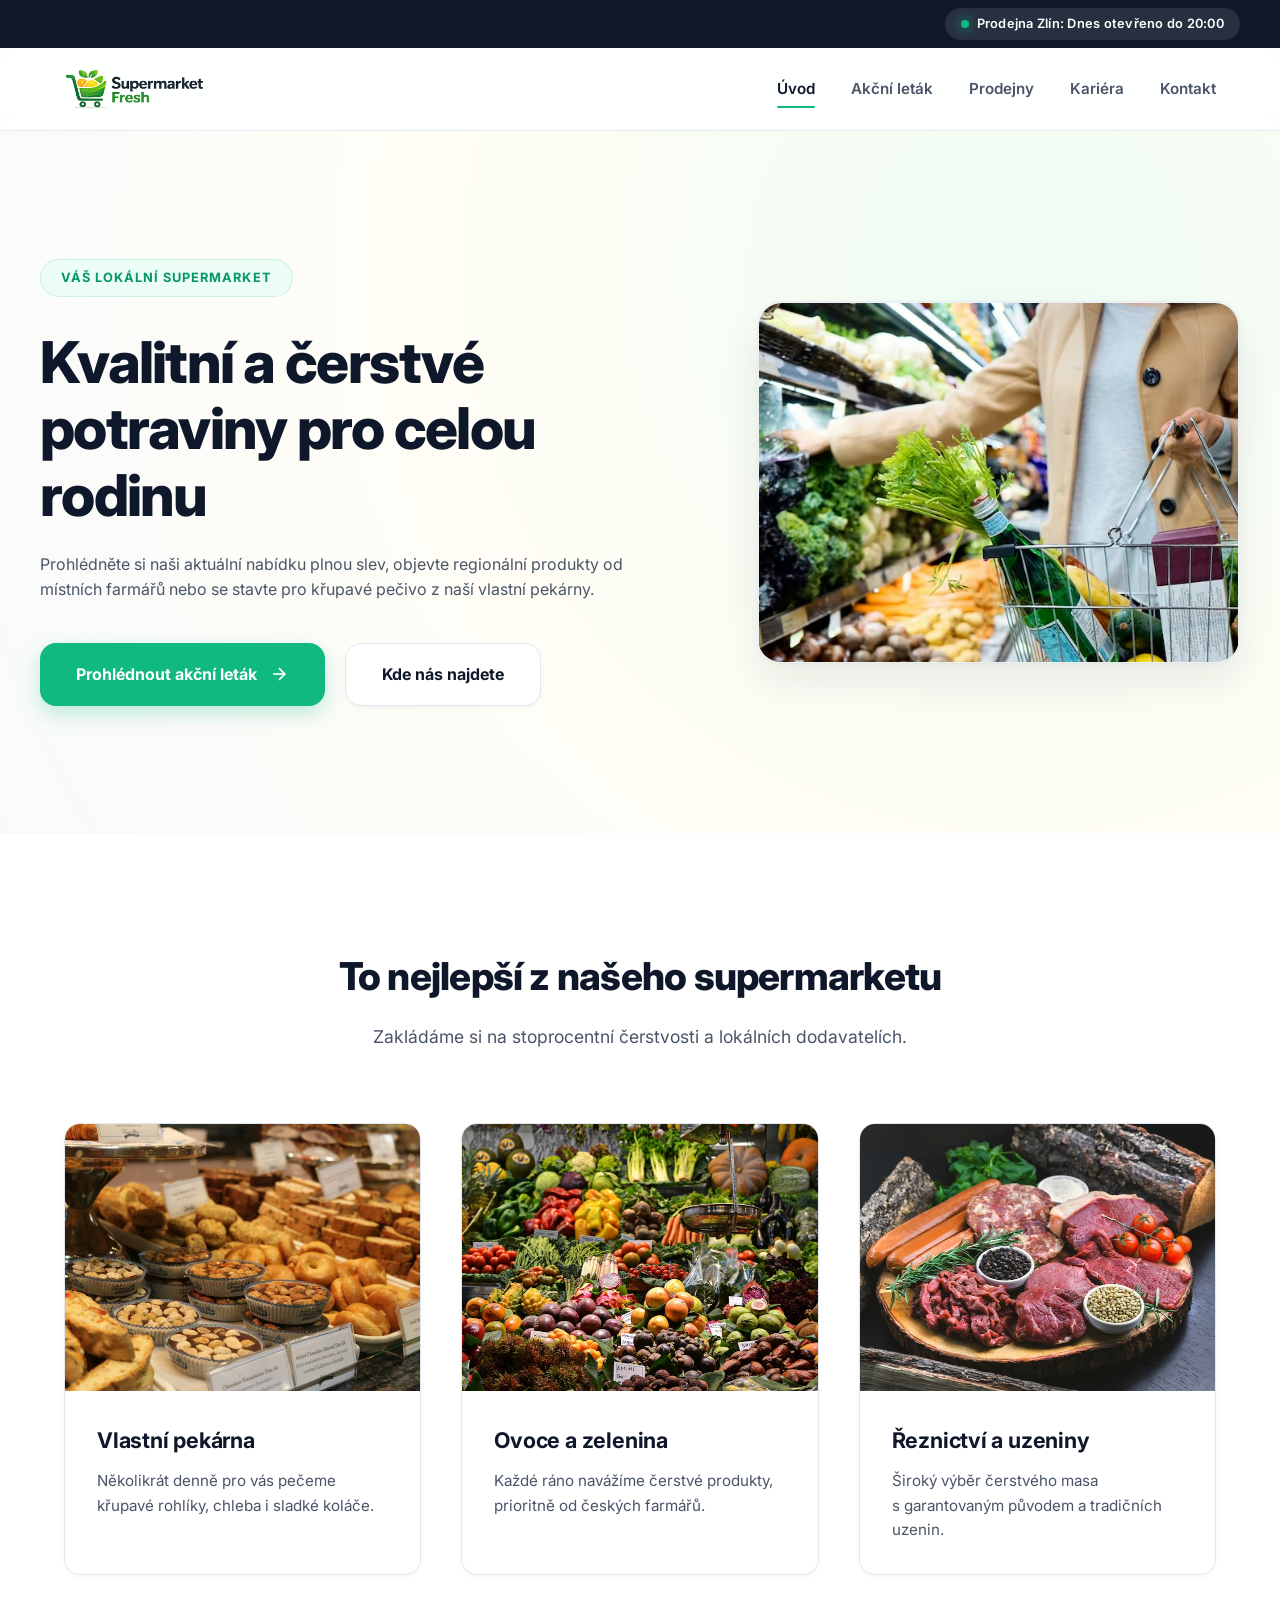
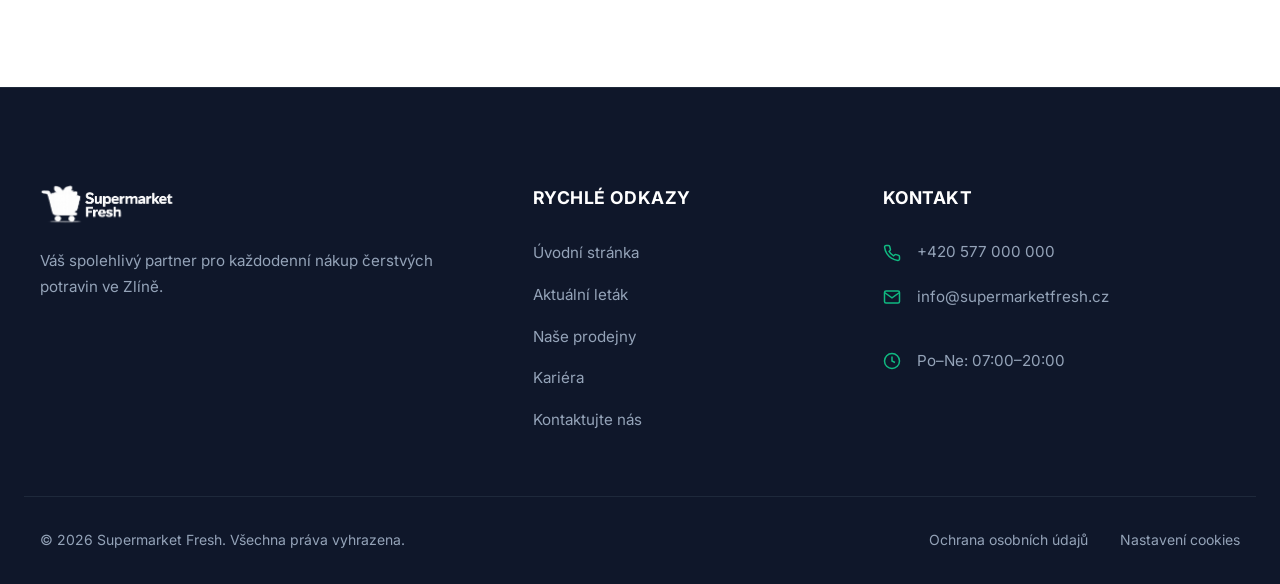
==== commit d74db860: "Add files via upload" ====
--- a/index.html
+++ b/index.html
@@ -50,7 +50,7 @@
     <meta property="og:title" content="Supermarket Fresh | Čerstvé potraviny každý den">
     <meta property="og:description" content="Objevte čerstvé potraviny, regionální produkty a skvělé akční slevy ve vašem lokálním supermarketu Fresh.">
 
-    <meta property="og:image" content="https://www.supermarketfresh.cz/obrazky/og-index.jpg">
+    <meta property="og:image" content="https://mira407.github.io/supermarket-fresh/obrazky/og-index.jpg">
     <meta property="og:image:alt" content="Supermarket Fresh – čerstvé potraviny ve Zlíně">
     <meta property="og:image:width" content="1200">
     <meta property="og:image:height" content="630">
@@ -59,7 +59,7 @@
     <meta name="twitter:card" content="summary_large_image">
     <meta name="twitter:title" content="Supermarket Fresh | Čerstvé potraviny každý den">
     <meta name="twitter:description" content="Objevte čerstvé potraviny, regionální produkty a skvělé akční slevy ve vašem lokálním supermarketu Fresh.">
-    <meta name="twitter:image" content="https://www.supermarketfresh.cz/obrazky/og-index.jpg">
+    <meta name="twitter:image" content="https://mira407.github.io/supermarket-fresh/obrazky/og-index.jpg">
 
     <noscript>
         <style>
--- a/zaverecna-prace-pernicka-style.css
+++ b/zaverecna-prace-pernicka-style.css
@@ -573,7 +573,21 @@
 .amenities-list li:last-child { border-bottom: none; }
 .amenities-list li svg { position: absolute; left: 0; top: 50%; transform: translateY(-50%); color: var(--primary); }
 
+/* FIX #2 – prodejny.html: Na mobilu jsou tlačítka pod sebou, ale každé má jinou
+   přirozenou šířku (delší text = širší tlačítko). Oprava: pod 576px přepneme na
+   flex-direction: column + align-items: stretch, aby obě tlačítka zabrala plnou šířku. */
 .store-actions { display: flex; gap: 1rem; justify-content: center; flex-wrap: wrap; margin-top: 1.5rem; }
+
+@media (max-width: 576px) {
+    .store-actions {
+        flex-direction: column;
+        align-items: stretch;
+    }
+    .store-actions .btn {
+        width: 100%;
+        justify-content: center;
+    }
+}
 
 /* KONTAKTNÍ STRÁNKA (Formulář & Grid) */
 .contact-grid { display: grid; grid-template-columns: 1.2fr 0.8fr; gap: 4rem; }
@@ -694,9 +708,36 @@
 .legal-section h3 { font-size: 1.15rem; font-weight: 600; color: var(--dark); margin: 1.5rem 0 0.5rem 0; }
 .legal-section p { color: #334155; font-size: 1.05rem; line-height: 1.7; margin-bottom: 1.25rem; text-align: left; }
 .legal-section p strong { color: var(--dark); }
+/* FIX #3 – ochrana-udaju.html + cookies.html: Kontaktní údaje v legal-address
+   nebyly na mobilu zarovnané – popisky (Název, Sídlo, Telefon, E-mail) měly
+   různé délky a hodnoty nebyly svisle zarovnány do jednoho sloupce.
+   Oprava: .legal-address .contact-item přepínáme na CSS grid s pevnou šířkou
+   pro sloupec s popiskem, takže hodnoty vždy začínají na stejné vodorovné pozici.
+   display: grid s min-content pro první sloupec (strong) + 1fr pro hodnotu. */
 .legal-address { font-style: normal; background-color: var(--light); border-left: 4px solid var(--primary); padding: 1.25rem 1.5rem; border-radius: 0 var(--radius-sm) var(--radius-sm) 0; margin: 1.25rem 0; font-size: 1.05rem; line-height: 1.6; color: #334155; }
 .legal-address a { color: var(--primary); font-weight: 600; }
 .legal-address a:hover { color: var(--primary-hover); text-decoration: underline; }
+.legal-address .contact-item,
+.legal-address p.contact-item,
+.legal-address div.contact-item {
+    display: grid;
+    grid-template-columns: max-content 1fr;
+    column-gap: 0.75rem;
+    align-items: baseline;
+    padding: 0;
+    margin-bottom: 0.4rem;
+}
+.legal-address .contact-item:last-child,
+.legal-address p.contact-item:last-child,
+.legal-address div.contact-item:last-child {
+    margin-bottom: 0;
+}
+/* Zajistíme, že strong (popisek) nezabere víc než potřebuje */
+.legal-address .contact-item strong,
+.legal-address p.contact-item strong,
+.legal-address div.contact-item strong {
+    white-space: nowrap;
+}
 .legal-section ul, .legal-section ol { margin-left: 1.5rem; margin-bottom: 1.25rem; display: flex; flex-direction: column; gap: 0.5rem; }
 .legal-section li { color: #334155; font-size: 1.05rem; line-height: 1.6; }
 .legal-section li strong { color: var(--dark); }
@@ -737,7 +778,7 @@
    MODUL: KARIÉRA A BENEFITY, OSTATNÍ FORMULÁŘE A DOPLNĚNÍ
    ========================================================================== */
 .culture-section { padding: 5rem 0; background-color: var(--white); }
-.culture-grid { display: grid; grid-template-columns: repeat(2, 1fr); gap: 3rem; align-items: center; max-width: var(--max-width); margin: 0 auto; padding: 0 1.5rem; }
+.culture-grid { display: grid; grid-template-columns: repeat(2, 1fr); gap: 3rem; align-items: center; max-width: var(--max-width); margin: 0 auto; padding: 0 1.5rem; overflow: hidden; }
 .culture-content h3 { font-size: 1.5rem; margin-bottom: 1rem; color: var(--dark); }
 .culture-content p { color: var(--gray); margin-bottom: 1.5rem; line-height: 1.7; }
 .culture-features { display: grid; grid-template-columns: repeat(2, 1fr); gap: 1.5rem; margin-top: 2rem; }
@@ -810,6 +851,23 @@
 @media (max-width: 992px) {
     .culture-grid { grid-template-columns: 1fr; gap: 2rem; }
     .job-details-grid { grid-template-columns: 1fr; gap: 1.5rem; }
+}
+
+/* FIX #1 – kariera.html: Na mobilu měla sekce "Jak se u nás pracuje" větší
+   odsazení vlevo než vpravo, protože culture-grid používal padding: 0 1.5rem
+   ale culture-features a jeho karty mohly přetékat přes pravý okraj.
+   Oprava: explicitní box-sizing a symetrický padding na malých obrazovkách. */
+@media (max-width: 576px) {
+    .culture-grid {
+        padding: 0 1.25rem;
+    }
+    .culture-features {
+        grid-template-columns: 1fr;
+    }
+    .culture-feature-card {
+        box-sizing: border-box;
+        width: 100%;
+    }
 }
 
 @media (max-width: 768px) {
--- a/zaverecna-prace-pernicka-style.css
+++ b/zaverecna-prace-pernicka-style.css
@@ -573,7 +573,21 @@
 .amenities-list li:last-child { border-bottom: none; }
 .amenities-list li svg { position: absolute; left: 0; top: 50%; transform: translateY(-50%); color: var(--primary); }
 
+/* FIX #2 – prodejny.html: Na mobilu jsou tlačítka pod sebou, ale každé má jinou
+   přirozenou šířku (delší text = širší tlačítko). Oprava: pod 576px přepneme na
+   flex-direction: column + align-items: stretch, aby obě tlačítka zabrala plnou šířku. */
 .store-actions { display: flex; gap: 1rem; justify-content: center; flex-wrap: wrap; margin-top: 1.5rem; }
+
+@media (max-width: 576px) {
+    .store-actions {
+        flex-direction: column;
+        align-items: stretch;
+    }
+    .store-actions .btn {
+        width: 100%;
+        justify-content: center;
+    }
+}
 
 /* KONTAKTNÍ STRÁNKA (Formulář & Grid) */
 .contact-grid { display: grid; grid-template-columns: 1.2fr 0.8fr; gap: 4rem; }
@@ -694,9 +708,36 @@
 .legal-section h3 { font-size: 1.15rem; font-weight: 600; color: var(--dark); margin: 1.5rem 0 0.5rem 0; }
 .legal-section p { color: #334155; font-size: 1.05rem; line-height: 1.7; margin-bottom: 1.25rem; text-align: left; }
 .legal-section p strong { color: var(--dark); }
+/* FIX #3 – ochrana-udaju.html + cookies.html: Kontaktní údaje v legal-address
+   nebyly na mobilu zarovnané – popisky (Název, Sídlo, Telefon, E-mail) měly
+   různé délky a hodnoty nebyly svisle zarovnány do jednoho sloupce.
+   Oprava: .legal-address .contact-item přepínáme na CSS grid s pevnou šířkou
+   pro sloupec s popiskem, takže hodnoty vždy začínají na stejné vodorovné pozici.
+   display: grid s min-content pro první sloupec (strong) + 1fr pro hodnotu. */
 .legal-address { font-style: normal; background-color: var(--light); border-left: 4px solid var(--primary); padding: 1.25rem 1.5rem; border-radius: 0 var(--radius-sm) var(--radius-sm) 0; margin: 1.25rem 0; font-size: 1.05rem; line-height: 1.6; color: #334155; }
 .legal-address a { color: var(--primary); font-weight: 600; }
 .legal-address a:hover { color: var(--primary-hover); text-decoration: underline; }
+.legal-address .contact-item,
+.legal-address p.contact-item,
+.legal-address div.contact-item {
+    display: grid;
+    grid-template-columns: max-content 1fr;
+    column-gap: 0.75rem;
+    align-items: baseline;
+    padding: 0;
+    margin-bottom: 0.4rem;
+}
+.legal-address .contact-item:last-child,
+.legal-address p.contact-item:last-child,
+.legal-address div.contact-item:last-child {
+    margin-bottom: 0;
+}
+/* Zajistíme, že strong (popisek) nezabere víc než potřebuje */
+.legal-address .contact-item strong,
+.legal-address p.contact-item strong,
+.legal-address div.contact-item strong {
+    white-space: nowrap;
+}
 .legal-section ul, .legal-section ol { margin-left: 1.5rem; margin-bottom: 1.25rem; display: flex; flex-direction: column; gap: 0.5rem; }
 .legal-section li { color: #334155; font-size: 1.05rem; line-height: 1.6; }
 .legal-section li strong { color: var(--dark); }
@@ -737,7 +778,7 @@
    MODUL: KARIÉRA A BENEFITY, OSTATNÍ FORMULÁŘE A DOPLNĚNÍ
    ========================================================================== */
 .culture-section { padding: 5rem 0; background-color: var(--white); }
-.culture-grid { display: grid; grid-template-columns: repeat(2, 1fr); gap: 3rem; align-items: center; max-width: var(--max-width); margin: 0 auto; padding: 0 1.5rem; }
+.culture-grid { display: grid; grid-template-columns: repeat(2, 1fr); gap: 3rem; align-items: center; max-width: var(--max-width); margin: 0 auto; padding: 0 1.5rem; overflow: hidden; }
 .culture-content h3 { font-size: 1.5rem; margin-bottom: 1rem; color: var(--dark); }
 .culture-content p { color: var(--gray); margin-bottom: 1.5rem; line-height: 1.7; }
 .culture-features { display: grid; grid-template-columns: repeat(2, 1fr); gap: 1.5rem; margin-top: 2rem; }
@@ -810,6 +851,23 @@
 @media (max-width: 992px) {
     .culture-grid { grid-template-columns: 1fr; gap: 2rem; }
     .job-details-grid { grid-template-columns: 1fr; gap: 1.5rem; }
+}
+
+/* FIX #1 – kariera.html: Na mobilu měla sekce "Jak se u nás pracuje" větší
+   odsazení vlevo než vpravo, protože culture-grid používal padding: 0 1.5rem
+   ale culture-features a jeho karty mohly přetékat přes pravý okraj.
+   Oprava: explicitní box-sizing a symetrický padding na malých obrazovkách. */
+@media (max-width: 576px) {
+    .culture-grid {
+        padding: 0 1.25rem;
+    }
+    .culture-features {
+        grid-template-columns: 1fr;
+    }
+    .culture-feature-card {
+        box-sizing: border-box;
+        width: 100%;
+    }
 }
 
 @media (max-width: 768px) {
